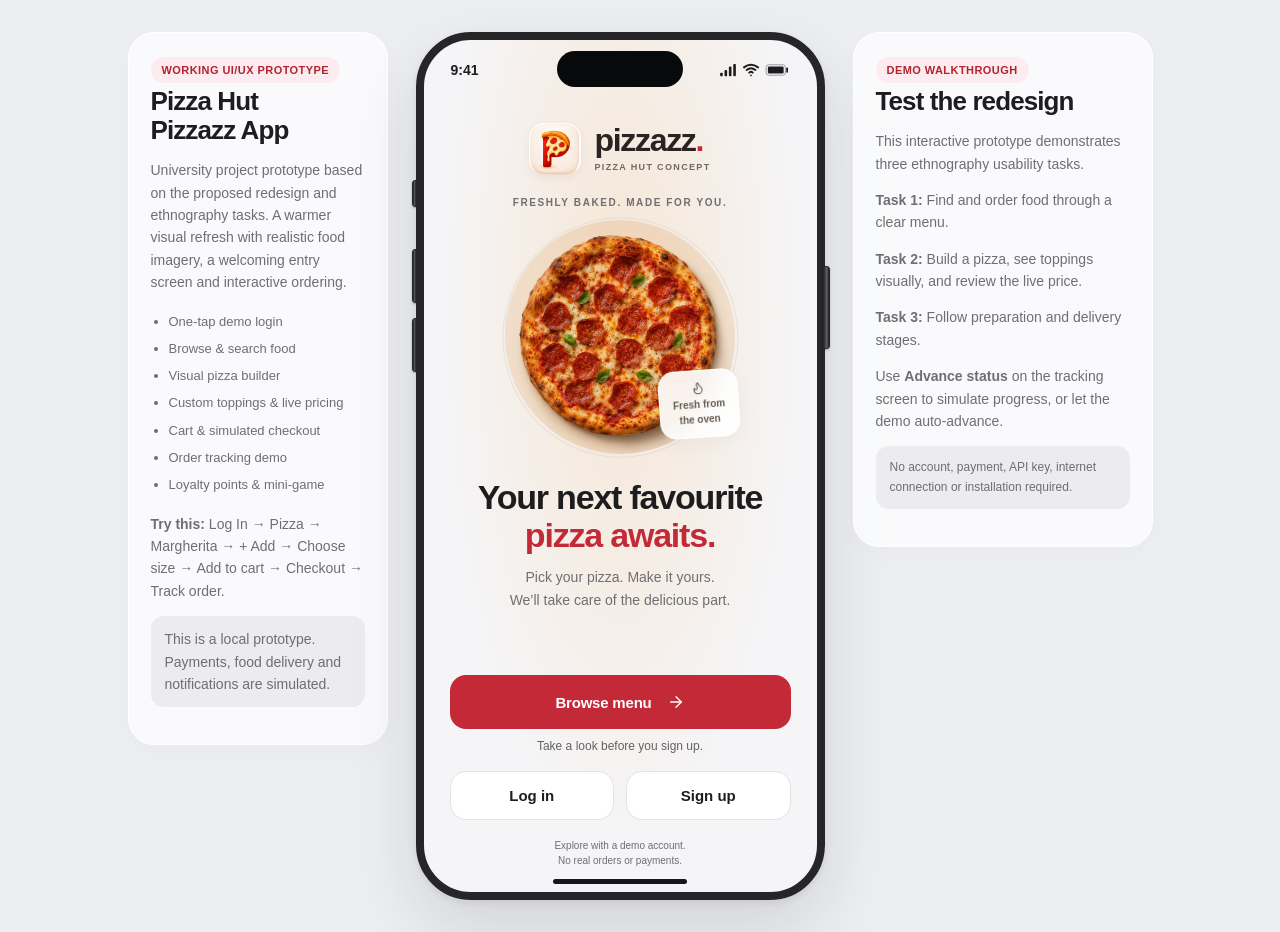
==== 1/index.html @ 4734f752 "updated" ====
<!DOCTYPE html>
<html lang="en" data-presentation="notes">
<head>
<base href="../"/>
<meta charset="UTF-8"/><meta name="viewport" content="width=device-width, initial-scale=1, viewport-fit=cover"/>
<title>Pizzazz — Pizza Hut App Prototype</title>
<meta name="theme-color" content="#BD242D"/>
<meta name="description" content="Pizzazz: a Pizza Hut-inspired mobile ordering prototype."/>
<link rel="icon" type="image/png" href="assets/pizzazz-logo.png"/>
<link rel="apple-touch-icon" href="assets/pizzazz-logo.png"/>
<style>
:root{--red:#D62828;--red2:#F04438;--ink:#20242C;--muted:#717782;--soft:#F5F6F8;--line:#E8EAF0;--white:#fff;--gold:#FFB633;--radius:20px;--shadow:0 18px 50px rgba(16,20,30,.09)}*{box-sizing:border-box}body{margin:0;background:#F0F1F5;font-family:Inter,ui-sans-serif,system-ui,-apple-system,'Segoe UI',sans-serif;color:var(--ink)}button,input,select{font:inherit}button{cursor:pointer}button:disabled{cursor:not-allowed;opacity:.4}.shell{min-height:100vh;display:grid;grid-template-columns:260px minmax(350px,480px) 300px;justify-content:center;align-items:start;gap:28px;padding:32px 24px}.side{position:sticky;top:32px;padding:24px 22px;border:1px solid #E6E8ED;background:#fff;border-radius:24px;box-shadow:var(--shadow)}.side h1{font-size:24px;letter-spacing:-.9px;margin:4px 0 14px}.side p{font-size:14px;color:var(--muted);line-height:1.6}.side ul{padding-left:18px;color:#555c66;font-size:13px;line-height:2.1}.side .pill{font-weight:750;color:var(--red);background:#FFF0EE;padding:7px 11px;border-radius:99px;font-size:11px;letter-spacing:.06em;display:inline-block}.side a{color:var(--red);font-weight:700}.device{background:white;min-height:790px;width:100%;max-width:480px;border:8px solid #24272d;border-radius:42px;box-shadow:0 24px 75px #23263523;position:relative;overflow:hidden}.topbar{height:34px;display:flex;align-items:center;justify-content:space-between;padding:4px 26px 0;font-size:12px;font-weight:750;background:white;position:sticky;top:0;z-index:10}.signal{font-size:13px;letter-spacing:1px}.app{height:calc(100vh - 98px);min-height:710px;max-height:840px;overflow-y:auto;scrollbar-width:none;padding-bottom:100px}.app::-webkit-scrollbar{display:none}.header{display:flex;align-items:center;justify-content:space-between;padding:20px 22px 13px}.brand{font-size:26px;letter-spacing:-1.4px;font-weight:900}.brand span{color:var(--red)}.brandmark{width:34px;height:34px;display:inline-flex;align-items:center;justify-content:center;background:#FFE8E5;border-radius:11px;font-size:21px;margin-right:6px}.hdr-actions{display:flex;gap:9px}.iconbtn{background:var(--soft);border:0;border-radius:13px;min-width:40px;height:40px;display:grid;place-items:center;font-size:19px;position:relative}.counter{position:absolute;right:-4px;top:-5px;color:#fff;background:var(--red);border-radius:99px;font-size:10px;min-width:18px;height:18px;display:grid;place-items:center;font-weight:800}.content{padding:0 22px}.greeting{color:var(--muted);font-size:13px;font-weight:650;margin:0 0 5px}.h2{font-size:25px;letter-spacing:-.9px;line-height:1.17;font-weight:850;margin:0 0 17px}.mode-row{display:flex;gap:8px;margin-bottom:20px}.mode{border:1px solid var(--line);background:white;flex:1;padding:12px 4px;border-radius:15px;font-size:13px;font-weight:750}.mode.active{background:#FFF1EF;border-color:#F4B3AD;color:#B92323}.search{height:48px;background:#F5F6F8;border:1px solid #F0F0F2;border-radius:15px;padding:0 15px;display:flex;align-items:center;gap:10px;margin-bottom:20px}.search input{width:100%;border:0;background:transparent;outline:none;color:#252a30;font-size:14px}.section-title{display:flex;justify-content:space-between;align-items:center;margin:19px 0 14px;font-weight:850;font-size:18px;letter-spacing:-.5px}.linkbtn{border:0;background:transparent;color:var(--red);font-size:12px;font-weight:800;padding:5px}.category-grid{display:grid;grid-template-columns:repeat(4,1fr);gap:8px}.category{border:1px solid var(--line);background:#fff;padding:12px 0 11px;border-radius:17px;display:grid;gap:6px;justify-items:center;font-size:11px;font-weight:750}.category .emoji{font-size:25px}.category.active{background:#FFF0EE;border-color:#FFD0CA;color:#BA2222}.hero{background:linear-gradient(112deg,#B71920,#E64437);color:#fff;border-radius:21px;display:flex;justify-content:space-between;overflow:hidden;min-height:135px;padding:20px;margin:20px 0}.hero h3{font-size:21px;line-height:1.07;letter-spacing:-.6px;margin:0 0 9px}.hero p{font-size:11px;color:#FFE5E2;max-width:175px}.hero .pizza-large{font-size:91px;align-self:center;filter:drop-shadow(0 11px 10px #8c111b55)}.mini{font-size:11px;font-weight:800;letter-spacing:.04em}.item-list{display:grid;gap:10px}.food-card{display:flex;align-items:center;gap:12px;padding:12px;border:1px solid #EAEBED;border-radius:18px;background:white}.food-art{width:90px;height:89px;flex:none;display:grid;place-items:center;background:#FFF5EA;border-radius:15px;font-size:60px;overflow:hidden}.food-desc{flex:1;min-width:0}.food-desc h4{margin:0 0 4px;font-size:14px}.food-desc p{margin:0;color:var(--muted);font-size:11px;line-height:1.4}.food-desc strong{font-size:14px;display:block;margin-top:7px}.smalladd{background:var(--red);color:white;border:0;border-radius:11px;width:34px;height:34px;font-size:22px;font-weight:500}.bottom-nav{position:absolute;bottom:0;left:0;right:0;background:white;border-top:1px solid #E9EAEE;display:grid;grid-template-columns:repeat(4,1fr);height:76px;padding:9px 9px 18px;z-index:12}.navbtn{background:none;border:0;color:#9298A2;display:grid;justify-items:center;align-content:start;gap:4px;font-size:10px;font-weight:800}.navbtn b{font-size:23px;line-height:24px;font-weight:500}.navbtn.active{color:var(--red)}.subhead{display:flex;align-items:center;gap:13px;padding:15px 22px 20px;font-size:19px;font-weight:850}.back{border:0;background:#F6F6F8;border-radius:12px;width:38px;height:38px;font-size:21px}.chip{padding:7px 10px;background:#FFF2EA;border-radius:9px;color:#945128;font-size:11px;font-weight:800;display:inline-block}.product-hero{height:220px;border-radius:23px;background:radial-gradient(circle,#FFF2DB 0%,#FBE6CC 60%,#FAEEE1 100%);display:grid;place-items:center;position:relative;overflow:hidden}.product-hero .food-big{font-size:155px;filter:drop-shadow(0 15px 9px #A85D2824)}.product-hero .sparkle{position:absolute;top:17px;left:20px;color:#E79758;font-weight:900}.product-title{font-size:24px;letter-spacing:-.8px;font-weight:900;margin:19px 0 7px}.price{font-size:21px;font-weight:900;color:var(--red)}.muted{color:var(--muted)}.para{font-size:13px;line-height:1.6;color:var(--muted)}.progress{display:grid;grid-template-columns:repeat(4,1fr);margin:3px 0 22px;position:relative}.step{display:grid;justify-items:center;gap:6px;font-size:10px;color:#969BA5;font-weight:750;position:relative}.step i{font-style:normal;border:2px solid #E4E5EA;border-radius:50%;width:26px;height:26px;display:grid;place-items:center;background:white;color:#9AA0A9;z-index:2}.step.done i{background:var(--red);border-color:var(--red);color:white}.step.active i{background:#231F20;color:white;border-color:#231F20}.step.active{color:#23252A}.progress::before{content:'';position:absolute;left:12%;right:12%;height:2px;top:13px;background:#E8E9EC}.sizes{display:grid;grid-template-columns:repeat(3,1fr);gap:9px}.sizeopt{border:1px solid #E3E4EA;border-radius:16px;background:white;text-align:center;padding:14px 6px}.sizeopt strong{display:block;font-size:24px}.sizeopt span{font-size:11px;color:#858B96}.sizeopt b{display:block;margin-top:7px;font-size:11px}.sizeopt.active{border:2px solid var(--red);background:#FFF2F0;padding:13px 5px}.preview-pizza{background:#FFF8ED;border-radius:50%;width:210px;height:210px;display:grid;place-items:center;margin:0 auto 20px;position:relative;box-shadow:inset 0 0 0 8px #F4DEBC}.pizza-svg{width:95%;height:95%}.toppings-grid{display:grid;grid-template-columns:repeat(2,1fr);gap:9px}.topopt{border:1px solid var(--line);background:#fff;border-radius:15px;padding:12px;display:flex;align-items:center;gap:9px;text-align:left;position:relative}.topopt.active{background:#FFF3F1;border-color:#F4B8B2}.topopt .te{font-size:25px}.topopt .txt{font-size:12px;font-weight:800;flex:1}.topopt small{display:block;color:var(--muted);font-weight:500;font-size:11px;margin-top:2px}.tick{position:absolute;right:8px;top:7px;font-size:12px;color:var(--red);font-weight:900}.sticky-actions{position:sticky;bottom:0;background:#fff;box-shadow:0 -9px 20px #ffffffeb;border-top:1px solid #F0F0F2;padding:15px 22px 20px;margin-top:22px;z-index:8;display:flex;gap:9px}.primary{background:var(--red);color:#fff;border:0;border-radius:15px;padding:14px 16px;font-weight:850;font-size:14px;flex:1}.primary:active{transform:scale(.99)}.secondary{background:#F5F5F7;border:0;border-radius:15px;padding:14px 17px;font-weight:800}.outline{border:1px solid #D6D8DF;background:white;border-radius:14px;padding:13px 15px;font-weight:800}.summary{border:1px solid var(--line);border-radius:17px;padding:16px;background:white}.sumrow{display:flex;justify-content:space-between;gap:12px;font-size:13px;padding:7px 0}.sumrow span{color:#6F7682}.sumrow.total{border-top:1px solid #ECEEF0;margin-top:9px;padding-top:14px;font-weight:900;font-size:17px}.sumrow.total span{color:var(--ink)}.line{border:0;border-top:1px solid #ECEEF1;margin:17px 0}.cart-item{display:flex;gap:12px;align-items:start}.cart-img{width:80px;height:82px;background:#FFF3DF;border-radius:14px;display:grid;place-items:center;font-size:52px;flex:none}.qty{display:flex;gap:12px;align-items:center;margin-top:11px}.qty button{border:1px solid var(--line);background:white;border-radius:9px;width:29px;height:29px;font-weight:900;font-size:18px}.empty{text-align:center;padding:80px 10px 30px}.empty .illus{font-size:75px}.field{margin:15px 0}.field label{display:block;font-size:12px;font-weight:800;margin-bottom:8px}.field input,.field select{width:100%;padding:14px 13px;border:1px solid #DCE0E6;background:#fff;border-radius:12px;outline:none;font-size:13px}.field input:focus,.field select:focus{border-color:#DD5953}.payment-row{display:flex;align-items:center;gap:10px;border:1px solid var(--line);border-radius:13px;padding:13px;margin:8px 0;font-size:13px;font-weight:700;cursor:pointer}.payment-row.active{border-color:#E67B76;background:#FFF6F5}.payment-row input{accent-color:var(--red)}.confirm-icon{width:92px;height:92px;border-radius:50%;background:#E9F8EE;color:#259C59;font-size:54px;font-weight:900;display:grid;place-items:center;margin:28px auto 16px}.tracking-list{position:relative;margin:19px 8px}.tracking-item{display:flex;gap:14px;position:relative;min-height:77px}.tracking-item:not(:last-child):before{content:'';position:absolute;left:15px;top:31px;height:48px;width:2px;background:#E0E2E7}.track-dot{width:32px;height:32px;border-radius:50%;background:#EEEFF1;display:grid;place-items:center;font-size:15px;flex:none;z-index:1;color:#9BA0A8}.tracking-item.done .track-dot{background:#DFF4E5;color:#208F4F}.tracking-item.current .track-dot{background:var(--red);color:white;box-shadow:0 0 0 5px #FFE6E3}.tracking-item strong{font-size:13px}.tracking-item p{font-size:11px;color:var(--muted);margin:5px 0}.tracking-item.current strong{color:var(--red)}.tracking-card{background:#FFF5F3;padding:16px;border-radius:17px;display:flex;align-items:center;gap:10px}.tracking-card b{font-size:25px}.tracking-card span{font-size:12px;color:var(--muted)}.toast{position:absolute;bottom:89px;left:22px;right:22px;border-radius:15px;background:#23262C;color:#fff;padding:15px;z-index:30;box-shadow:0 15px 30px #0003;font-size:13px;font-weight:750;text-align:center;animation:slide .2s}.modal-back{position:absolute;inset:34px 0 0;background:#13182075;display:grid;place-items:center;z-index:50;padding:24px}.modal{background:white;border-radius:24px;width:100%;padding:24px;text-align:center;box-shadow:0 18px 40px #0002}.modal h3{margin:7px 0}.modal p{color:var(--muted);line-height:1.6;font-size:13px}.reward-box{background:linear-gradient(130deg,#26252A,#514049);color:white;border-radius:22px;padding:23px;margin-bottom:20px}.reward-box .big{font-size:45px;font-weight:900;letter-spacing:-1.8px}.reward-box small{color:#D4CED1}.game-grid{display:grid;grid-template-columns:repeat(3,1fr);gap:10px;margin-top:17px}.gamebtn{background:#FFF7ED;border:1px solid #E8D5BD;border-radius:17px;height:85px;font-size:42px}.gamebtn.revealed{background:#FFF0EF}.banner-note{font-size:11px;padding:12px 14px;border-radius:12px;background:#F7F7F9;color:#616A75;line-height:1.6;margin:13px 0}.history{display:grid;gap:10px}.history button{display:flex;justify-content:space-between;align-items:center;border:1px solid var(--line);background:#fff;border-radius:14px;padding:15px;text-align:left}.history strong{font-size:13px}.history small{display:block;margin-top:5px;color:var(--muted)}.tag{font-size:10px;font-weight:850;color:#A36A06;background:#FFF4DC;padding:6px 8px;border-radius:8px}.pill-badge{background:#FFE6E3;color:var(--red);padding:6px 9px;font-size:11px;font-weight:850;border-radius:8px}.brand-colored{font-size:21px;font-weight:900;color:var(--red)}@keyframes slide{from{transform:translateY(10px);opacity:0}to{transform:translateY(0);opacity:1}}@media(max-width:1120px){.shell{grid-template-columns:minmax(360px,480px) 260px}.side:first-child{display:none}}@media(max-width:790px){body{background:#fff}.shell{display:block;padding:0}.side{display:none}.device{border:0;box-shadow:none;border-radius:0;min-height:100vh;max-width:none}.topbar{height:30px}.app{height:calc(100dvh - 30px);max-height:none;min-height:0}.bottom-nav{padding-bottom:max(12px,env(safe-area-inset-bottom));height:calc(65px + env(safe-area-inset-bottom))}.sticky-actions{bottom:0}.toast{bottom:83px}}
/* Portrait iPhone-style preview: 393 x 852 CSS pixels inside an 8px bezel. */
.shell{grid-template-columns:260px 409px 300px}
.device{width:409px;max-width:409px;height:868px;min-height:0;border-radius:55px;isolation:isolate}
.device::before{content:'';position:absolute;top:11px;left:50%;transform:translateX(-50%);width:126px;height:36px;background:#08090b;border-radius:24px;z-index:25;pointer-events:none}
.device::after{content:'';position:absolute;bottom:8px;left:50%;transform:translateX(-50%);width:134px;height:5px;background:#17181b;border-radius:9px;z-index:60;pointer-events:none}
.topbar{height:59px;padding:0 27px;font-size:14px;position:relative}
.signal{display:flex;align-items:center;gap:5px}
.signal svg{display:block;width:18px;height:14px}.signal svg:last-child{width:25px}
.app{height:calc(100% - 59px);min-height:0;max-height:none;overscroll-behavior:contain;padding-bottom:110px}
.bottom-nav{height:88px;padding:12px 9px 30px}
.modal-back{inset:59px 0 0;padding-bottom:34px}
.toast{bottom:100px}
@media(max-width:1120px){.shell{grid-template-columns:409px 260px}}
@media(max-width:790px){body{background:#F0F1F5}.shell{display:grid;grid-template-columns:409px;padding:24px 0}.device{border:8px solid #24272d;box-shadow:0 24px 75px #23263523}.side{display:none}}
@media(max-width:440px){body{background:#fff}.shell{display:block;padding:0}.device{width:100%;max-width:none;height:100dvh;min-height:0;border:0;border-radius:0;box-shadow:none}.device::before,.device::after{display:none}.topbar{display:none}.app{height:100%;padding-top:env(safe-area-inset-top);padding-bottom:calc(100px + env(safe-area-inset-bottom))}.bottom-nav{height:calc(68px + env(safe-area-inset-bottom));padding-bottom:max(12px,env(safe-area-inset-bottom))}.modal-back{inset:0;padding-top:max(24px,env(safe-area-inset-top));padding-bottom:max(24px,env(safe-area-inset-bottom))}.toast{bottom:calc(80px + env(safe-area-inset-bottom))}}
/* Shared inline SVG styling, accessible controls and stable scrolling. */
.lucide{width:22px;height:22px;display:inline-block;vertical-align:middle;flex-shrink:0;stroke-width:1.8;pointer-events:none}
.iconbtn,.smalladd,.back{display:inline-flex;align-items:center;justify-content:center;min-width:44px;min-height:44px;flex-shrink:0}
.primary,.secondary,.outline,.linkbtn{min-height:44px}
.primary,.secondary,.outline{line-height:1.4}
.primary .lucide,.outline .lucide,.linkbtn .lucide{width:18px;height:18px;margin-left:3px}
button:focus-visible,input:focus-visible,select:focus-visible{outline:3px solid #2267B6;outline-offset:3px}
.mode{display:flex;align-items:center;justify-content:center;gap:5px;min-height:48px;font-size:12px;white-space:nowrap}
.mode .lucide{width:18px;height:18px}
.navbtn{color:#606773;min-height:44px;gap:5px}
.navbtn>.lucide{width:23px;height:23px}
.greeting .lucide,.sparkle .lucide{width:15px;height:15px}
.category .emoji{display:flex;align-items:center;justify-content:center;height:28px}
.category .lucide{width:27px;height:27px}
.brandmark .lucide{width:23px;height:23px}
.search{flex-shrink:0}.search .lucide{color:#656D79;width:20px;height:20px}
.food-art{width:76px;height:76px;color:#AD482D}.food-art>.lucide{width:44px;height:44px}
.food-art>.pizza-svg,.cart-img>.pizza-svg{width:90%;height:90%}
.food-big{display:grid;place-items:center;width:185px;height:185px}
.food-big>.lucide{width:125px;height:125px;color:#AF492F;stroke-width:1.3}
.hero .pizza-large{width:120px;height:120px;flex-shrink:0;display:grid;place-items:center;font-size:0}
.hero{gap:8px;align-items:center}.hero p{line-height:1.5}
.empty .illus>.lucide{width:64px;height:64px;color:#A64732;stroke-width:1.3}
.te>.lucide{width:24px;height:24px;color:#9E4C3D}.tick>.lucide{width:14px;height:14px}
.step i>.lucide{width:15px;height:15px}
.track-dot>.lucide{width:18px;height:18px}.tracking-card>.lucide{width:34px;height:34px;color:var(--red)}
.confirm-icon>.lucide{width:48px;height:48px}.modal-icon>.lucide{width:48px;height:48px;color:#208F4F}
.gamebtn>.lucide{width:36px;height:36px;color:#AC5035}.gamebtn.revealed:disabled{opacity:1}
.reward-box .lucide{width:23px;height:23px;color:#FFCF6D}.reward-box small{display:block;line-height:1.5}
.cart-item{min-width:0}.cart-item>div:last-child{min-width:0}.cart-img{width:64px;height:64px}.cart-img>.lucide{width:36px;height:36px;color:#AC5035}
.qty{gap:6px;flex-wrap:wrap}.qty button{min-width:44px;min-height:44px}.qty .remove-item{width:auto;font-size:12px;padding:0 8px}
.qty>.lucide{width:18px;height:18px}.sumrow{align-items:flex-start;overflow-wrap:anywhere}.sumrow>b{flex-shrink:0}.sumrow>b .lucide{width:17px;height:17px}
.item-options{display:block;font-size:11px;font-weight:400;line-height:1.6;margin-top:4px}
.builder-price{display:flex;justify-content:space-between;align-items:center;font-size:13px;padding:16px 0 0;border-top:1px solid var(--line);margin-top:20px}.builder-price strong{font-size:19px;color:var(--red)}
.payment-options{border:0;padding:0;margin:0;min-width:0}.payment-options legend{padding:0}.payment-row input{width:18px;height:18px;margin:0}.payment-note{margin-left:auto;font-size:11px}
.full-width{width:100%}.discount{color:#197243}.discount span{color:inherit}.voucher-card h3{margin:16px 0 4px}.voucher-card>.primary{width:100%}.voucher-symbol{color:var(--red)}.voucher-symbol>.lucide{width:40px;height:40px}
.modal{max-height:100%;overflow-y:auto}.modal .primary{width:100%}
.app{display:flex;flex-direction:column;padding-bottom:28px;scroll-padding-bottom:110px}
.app>.content{flex:1 0 auto}.app>.header,.app>.subhead,.app>.sticky-actions{flex-shrink:0}
.app.has-navigation{padding-bottom:106px}.sticky-actions{margin-top:22px;padding-bottom:24px}
.subhead{min-width:0}.subhead>span{overflow-wrap:anywhere}.banner-note{flex-shrink:0}
@media(max-width:440px){.app{padding-top:env(safe-area-inset-top);padding-bottom:env(safe-area-inset-bottom)}.app.has-navigation{padding-bottom:calc(90px + env(safe-area-inset-bottom))}.sticky-actions{padding-bottom:max(20px,env(safe-area-inset-bottom))}}
@media(max-width:360px){.content{padding:0 16px}.header,.subhead{padding-left:16px;padding-right:16px}.sticky-actions{padding-left:16px;padding-right:16px}.food-art{width:58px;height:64px}.food-card{gap:8px;padding:10px}.food-desc h4{font-size:13px}.mode-row{gap:5px}.mode{font-size:11px;gap:3px}.mode .lucide{width:16px;height:16px}.hero{padding:16px}.hero .pizza-large{width:94px;height:94px}.primary,.secondary{font-size:13px;padding-left:12px;padding-right:12px}}
@media(prefers-reduced-motion:reduce){*,*::before,*::after{animation:none!important;scroll-behavior:auto!important;transition:none!important}}
</style>
<link rel="stylesheet" href="visual.css"/>
</head>
<body>
<div class="shell">
<aside class="side"><span class="pill">WORKING UI/UX PROTOTYPE</span><h1>Pizza Hut<br/>Pizzazz App</h1><p>University project prototype based on the proposed redesign and ethnography tasks. A warmer visual refresh with realistic food imagery, a welcoming entry screen and interactive ordering.</p><ul><li>One-tap demo login</li><li>Browse & search food</li><li>Visual pizza builder</li><li>Custom toppings & live pricing</li><li>Cart & simulated checkout</li><li>Order tracking demo</li><li>Loyalty points & mini-game</li></ul><p><b>Try this:</b> Log In → Pizza → Margherita → + Add → Choose size → Add to cart → Checkout → Track order.</p><p class="banner-note">This is a local prototype. Payments, food delivery and notifications are simulated.</p></aside>
<div class="phone-frame"><div class="phone-hardware" aria-hidden="true"><span class="phone-key phone-silent"></span><span class="phone-key phone-volume-up"></span><span class="phone-key phone-volume-down"></span></div><button type="button" class="phone-power" data-action="phone-power" aria-label="Turn phone screen off" title="Turn phone screen off"></button><button type="button" class="phone-wake" data-action="phone-wake" aria-label="Turn phone screen on" hidden></button><div class="device"><div class="topbar"><span>9:41</span><span class="signal" aria-hidden="true"><svg viewBox="0 0 20 16" fill="currentColor"><rect x="1" y="11" width="3" height="4" rx="1"/><rect x="6" y="8" width="3" height="7" rx="1"/><rect x="11" y="4" width="3" height="11" rx="1"/><rect x="16" y="1" width="3" height="14" rx="1"/></svg><svg viewBox="0 0 20 16" fill="none" stroke="currentColor" stroke-width="2.2" stroke-linecap="round"><path d="M2 5Q10 -1 18 5M5 8Q10 4 15 8M8 11Q10 9 12 11"/><circle cx="10" cy="14" r="1" fill="currentColor" stroke="none"/></svg><svg viewBox="0 0 28 16"><rect x="1" y="2" width="22" height="12" rx="3" fill="none" stroke="currentColor" opacity=".45"/><rect x="3" y="4" width="18" height="8" rx="1.5" fill="currentColor"/><path d="M25 6v4" stroke="currentColor" stroke-width="2" stroke-linecap="round"/></svg></span></div><main id="app" class="app" aria-live="polite"></main><nav id="bottom-nav" class="bottom-nav" aria-label="Main navigation"></nav><div id="toast-root"></div><div id="modal-root"></div></div></div>
<aside class="side"><span class="pill">DEMO WALKTHROUGH</span><h1>Test the redesign</h1><p>This interactive prototype demonstrates three ethnography usability tasks.</p><p><b>Task 1:</b> Find and order food through a clear menu.</p><p><b>Task 2:</b> Build a pizza, see toppings visually, and review the live price.</p><p><b>Task 3:</b> Follow preparation and delivery stages.</p><p>Use <b>Advance status</b> on the tracking screen to simulate progress, or let the demo auto-advance.</p><div class="banner-note">No account, payment, API key, internet connection or installation required.</div></aside>
</div>
<script>
(()=>{'use strict';
const $=s=>document.querySelector(s);const fmt=n=>'RM '+Number(n).toFixed(2);
const PIZZAS=[{id:'margherita',name:'Margherita',pizzaGroup:'Vegetarian',description:'Classic tomato, fresh mozzarella & basil',price:12.99,emoji:'🍕',category:'Pizza'},{id:'pepperoni',name:'Pepperoni',pizzaGroup:'Beef',description:'Signature cheesy pizza with beef pepperoni',price:15.99,emoji:'🍕',category:'Pizza'},{id:'veggie',name:'Veggie Supreme',pizzaGroup:'Vegetarian',description:'Peppers, mushrooms, onions & olives',price:14.99,emoji:'🍕',category:'Pizza'},{id:'bbq',name:'BBQ Chicken',pizzaGroup:'Chicken',description:'BBQ chicken, onions & smoky sauce',price:17.99,emoji:'🍕',category:'Pizza'},{id:'pasta',name:'Creamy Pasta',description:'Creamy sauce with herbs',price:11.90,emoji:'🍝',category:'Pasta'},{id:'wings',name:'Chicken Wings',description:'Six golden wings',price:12.50,emoji:'🍗',category:'Sides'},{id:'fries',name:'French Fries',description:'Crispy salted fries',price:5.90,emoji:'🍟',category:'Sides'},{id:'cola',name:'Iced Cola',description:'Refreshing cold drink',price:4.50,emoji:'🥤',category:'Drinks'},{"id":"bolognese","name":"Spaghetti Bolognese","description":"Spaghetti in rich beef & tomato sauce","price":14.9,"emoji":"🍝","category":"Pasta"},{"id":"alfredo","name":"Chicken Alfredo","description":"Fettuccine, grilled chicken & creamy sauce","price":16.9,"emoji":"🍝","category":"Pasta"},{"id":"arrabbiata","name":"Spicy Arrabbiata","description":"Penne with tomato, garlic & a chilli kick","price":12.9,"emoji":"🍝","category":"Pasta"},{"id":"lemon-tea","name":"Lemon Iced Tea","description":"Chilled black tea with a zesty lemon slice","price":5.9,"emoji":"🥤","category":"Drinks"},{"id":"orange-juice","name":"Orange Juice","description":"Bright, citrusy orange juice served cold","price":6.9,"emoji":"🥤","category":"Drinks"},{"id":"sparkling-water","name":"Sparkling Water","description":"Crisp sparkling water with ice & lime","price":4.9,"emoji":"🥤","category":"Drinks"},{"id":"garlic-bread","name":"Garlic Bread","description":"Four toasted slices with garlic butter & parsley","price":6.9,"emoji":"🍟","category":"Sides"},{"id":"mozzarella-sticks","name":"Mozzarella Sticks","description":"Five crispy cheese sticks with marinara dip","price":9.9,"emoji":"🍟","category":"Sides"},{"id":"potato-wedges","name":"Potato Wedges","description":"Golden skin-on wedges with savoury seasoning","price":7.9,"emoji":"🍟","category":"Sides"},{"id":"mushroom-soup","name":"Mushroom Soup","description":"Creamy mushroom soup finished with parsley","price":6.5,"emoji":"🍟","category":"Sides"},{"id":"chicken-tenders","name":"Chicken Tenders","description":"Five crispy chicken strips with a creamy dip","price":13.9,"category":"Chicken","emoji":""},{"id":"bbq-wings","name":"BBQ Chicken Wings","description":"Six wings coated in smoky barbecue sauce","price":14.9,"category":"Chicken","emoji":""},{"id":"popcorn-chicken","name":"Popcorn Chicken","description":"Golden bite-size chicken, made for sharing","price":9.9,"category":"Chicken","emoji":""},{"id":"brownie","name":"Chocolate Brownie","description":"Two rich, fudgy chocolate brownie squares","price":7.9,"category":"Desserts","emoji":""},{"id":"cheesecake","name":"Vanilla Cheesecake","description":"Creamy vanilla cheesecake with a biscuit base","price":9.9,"category":"Desserts","emoji":""},{"id":"cookies","name":"Chocolate Chip Cookies","description":"Three golden cookies with chocolate chunks","price":6.9,"category":"Desserts","emoji":""},{"id":"chicken-aloha","name":"Chicken Aloha","description":"Roasted chicken, pineapple, mozzarella & tomato sauce","price":17.9,"pizzaGroup":"Chicken","category":"Pizza","emoji":""},{"id":"spicy-chicken","name":"Spicy Chicken","description":"Roasted chicken, red chilli, capsicum & mozzarella","price":18.9,"pizzaGroup":"Chicken","category":"Pizza","emoji":""},{"id":"beef-supreme","name":"Beef Supreme","description":"Beef crumbles, mushrooms, capsicum, onions & mozzarella","price":18.9,"pizzaGroup":"Beef","category":"Pizza","emoji":""},{"id":"meat-lovers","name":"Beef Meat Lovers","description":"Beef pepperoni, beef sausage, beef crumbles & mozzarella","price":19.9,"pizzaGroup":"Beef","category":"Pizza","emoji":""}];
const CATEGORIES=[{name:'Pizza',icon:'pizza'},{name:'Pasta',icon:'utensils'},{name:'Sides',icon:'chef-hat'},{name:'Drinks',icon:'cup-soda'},{name:'Chicken',icon:'drumstick'},{name:'Desserts',icon:'cookie'}];
const TOPPINGS=[{id:'pepperoni',name:'Pepperoni',emoji:'🍕',price:2},{id:'mushrooms',name:'Mushrooms',emoji:'🍄',price:1.5},{id:'onions',name:'Onions',emoji:'🧅',price:1},{id:'cheese',name:'Extra Cheese',emoji:'🧀',price:2.5},{id:'peppers',name:'Capsicum',emoji:'🫑',price:1.5},{id:'olives',name:'Olives',emoji:'🫒',price:1.5}];
const SIZES=[{id:'S',diameter:'8”',extra:0},{id:'M',diameter:'10”',extra:3},{id:'L',diameter:'12”',extra:6}];
const STAGES=['Order Received','Preparing','Baking','Out for Delivery','Delivered'];const DESC=['Your order has been received.','The kitchen is preparing your pizza.','Your pizza is baking in the oven.','Your pizza is on the way!','Enjoy your meal!'];
// Official Lucide SVG paths vendored from lucide-icons/lucide, 2026-11-12. No runtime network dependency.
// Lucide / Feather copyright and permission notices: THIRD_PARTY_NOTICES.md.
const ICONS={
  "house": "<path d=\"M15 21v-8a1 1 0 0 0-1-1h-4a1 1 0 0 0-1 1v8\" /><path d=\"M3 10a2 2 0 0 1 .709-1.528l7-6a2 2 0 0 1 2.582 0l7 6A2 2 0 0 1 21 10v9a2 2 0 0 1-2 2H5a2 2 0 0 1-2-2z\" />",
  "shopping-cart": "<path d=\"m2.05 2.05 1.099-.028a1 1 0 0 1 1.008.815l2.69 14.347A1 1 0 0 0 7.83 18H18\" /><path d=\"M4.563 5h16.435a1 1 0 0 1 .981 1.204l-1.026 6.226A2 2 0 0 1 18.962 14H6.25\" /><circle cx=\"18\" cy=\"20\" r=\"2\" /><circle cx=\"8\" cy=\"20\" r=\"2\" />",
  "shopping-bag": "<path d=\"M16 10a4 4 0 0 1-8 0\" /><path d=\"M3.103 6.034h17.794\" /><path d=\"M3.4 5.467a2 2 0 0 0-.4 1.2V20a2 2 0 0 0 2 2h14a2 2 0 0 0 2-2V6.667a2 2 0 0 0-.4-1.2l-2-2.667A2 2 0 0 0 17 2H7a2 2 0 0 0-1.6.8z\" />",
  "search": "<path d=\"m21 21-4.34-4.34\" /><circle cx=\"11\" cy=\"11\" r=\"8\" />",
  "plus": "<path d=\"M5 12h14\" /><path d=\"M12 5v14\" />",
  "trash-2": "<path d=\"M3 6h18\"/><path d=\"M19 6v14a1 1 0 0 1-1 1H6a1 1 0 0 1-1-1V6\"/><path d=\"M8 6V4a1 1 0 0 1 1-1h6a1 1 0 0 1 1 1v2\"/><path d=\"M10 11v6\"/><path d=\"M14 11v6\"/>",
  "minus": "<path d=\"M5 12h14\" />",
  "chevron-down": "<path d=\"m6 9 6 6 6-6\"/>",
  "chevron-left": "<path d=\"m15 18-6-6 6-6\" />",
  "arrow-right": "<path d=\"M5 12h14\" /><path d=\"m12 5 7 7-7 7\" />",
  "check": "<path d=\"M20 6 9 17l-5-5\" />",
  "circle-check": "<circle cx=\"12\" cy=\"12\" r=\"10\" /><path d=\"m16 9-5.5 5.5L8 12\" />",
  "star": "<path d=\"M11.525 2.295a.53.53 0 0 1 .95 0l2.31 4.679a2.123 2.123 0 0 0 1.595 1.16l5.166.756a.53.53 0 0 1 .294.904l-3.736 3.638a2.123 2.123 0 0 0-.611 1.878l.882 5.14a.53.53 0 0 1-.771.56l-4.618-2.428a2.122 2.122 0 0 0-1.973 0L6.396 21.01a.53.53 0 0 1-.77-.56l.881-5.139a2.122 2.122 0 0 0-.611-1.879L2.16 9.795a.53.53 0 0 1 .294-.906l5.165-.755a2.122 2.122 0 0 0 1.597-1.16z\" />",
  "user": "<path d=\"M19 21v-2a4 4 0 0 0-4-4H9a4 4 0 0 0-4 4v2\" /><circle cx=\"12\" cy=\"7\" r=\"4\" />",
  "clipboard-list": "<rect width=\"8\" height=\"4\" x=\"8\" y=\"2\" rx=\"1\" ry=\"1\" /><path d=\"M16 4h2a2 2 0 0 1 2 2v14a2 2 0 0 1-2 2H6a2 2 0 0 1-2-2V6a2 2 0 0 1 2-2h2\" /><path d=\"M12 11h4\" /><path d=\"M12 16h4\" /><path d=\"M8 11h.01\" /><path d=\"M8 16h.01\" />",
  "truck": "<path d=\"M14 18V6a2 2 0 0 0-2-2H4a2 2 0 0 0-2 2v11a1 1 0 0 0 1 1h2\" /><path d=\"M15 18H9\" /><path d=\"M19 18h2a1 1 0 0 0 1-1v-3.65a1 1 0 0 0-.22-.624l-3.48-4.35A1 1 0 0 0 17.52 8H14\" /><circle cx=\"17\" cy=\"18\" r=\"2\" /><circle cx=\"7\" cy=\"18\" r=\"2\" />",
  "utensils": "<path d=\"M3 2v7c0 1.1.9 2 2 2h4a2 2 0 0 0 2-2V2\" /><path d=\"M7 2v20\" /><path d=\"M21 15V2a5 5 0 0 0-5 5v6c0 1.1.9 2 2 2h3Zm0 0v7\" />",
  "pizza": "<path d=\"m12 14-1 1\" /><path d=\"m13.75 18.25-1.25 1.42\" /><path d=\"M17.775 5.654a15.68 15.68 0 0 0-12.121 12.12\" /><path d=\"M18.8 9.3a1 1 0 0 0 2.1 7.7\" /><path d=\"M21.964 20.732a1 1 0 0 1-1.232 1.232l-18-5a1 1 0 0 1-.695-1.232A19.68 19.68 0 0 1 15.732 2.037a1 1 0 0 1 1.232.695z\" />",
  "gift": "<path d=\"M12 7v14\" /><path d=\"M20 11v8a2 2 0 0 1-2 2H6a2 2 0 0 1-2-2v-8\" /><path d=\"M7.5 7a1 1 0 0 1 0-5A4.8 8 0 0 1 12 7a4.8 8 0 0 1 4.5-5 1 1 0 0 1 0 5\" /><rect x=\"3\" y=\"7\" width=\"18\" height=\"4\" rx=\"1\" />",
  "package": "<path d=\"M11 21.73a2 2 0 0 0 2 0l7-4A2 2 0 0 0 21 16V8a2 2 0 0 0-1-1.73l-7-4a2 2 0 0 0-2 0l-7 4A2 2 0 0 0 3 8v8a2 2 0 0 0 1 1.73z\" /><path d=\"M12 22V12\" /><polyline points=\"3.29 7 12 12 20.71 7\" /><path d=\"m7.5 4.27 9 5.15\" />",
  "clock": "<circle cx=\"12\" cy=\"12\" r=\"10\" /><path d=\"M12 6v6l4 2\" />",
  "flame": "<path d=\"M12 3q1 4 4 6.5t3 5.5a1 1 0 0 1-14 0 5 5 0 0 1 1-3 1 1 0 0 0 5 0c0-2-1.5-3-1.5-5q0-2 2.5-4\" />",
  "chef-hat": "<path d=\"M10 11v5\" /><path d=\"M14 11v5\" /><path d=\"M6 12.65c0-.457-.316-.844-.727-1.041A4 4 0 017.52 4.034a1.53 1.53 0 001.367-.547 4 4 0 016.225 0 1.53 1.53 0 001.367.547 4 4 0 012.248 7.575c-.411.197-.727.584-.727 1.04V19a2 2 0 01-2 2H8a2 2 0 01-2-2z\" /><path d=\"M6 16h12\" />",
  "credit-card": "<rect width=\"20\" height=\"14\" x=\"2\" y=\"5\" rx=\"2\" /><line x1=\"2\" x2=\"22\" y1=\"10\" y2=\"10\" /><path d=\"M6 14h2\" />",
  "wallet": "<path d=\"M19 7V4a1 1 0 0 0-1-1H5a2 2 0 0 0 0 4h15a1 1 0 0 1 1 1v4h-3a2 2 0 0 0 0 4h3a1 1 0 0 0 1-1v-2a1 1 0 0 0-1-1\" /><path d=\"M3 5v14a2 2 0 0 0 2 2h15a1 1 0 0 0 1-1v-4\" />",
  "banknote": "<rect width=\"20\" height=\"12\" x=\"2\" y=\"6\" rx=\"2\" /><circle cx=\"12\" cy=\"12\" r=\"2\" /><path d=\"M6 12h.01M18 12h.01\" />",
  "ticket": "<path d=\"M2 9a3 3 0 0 1 0 6v2a2 2 0 0 0 2 2h16a2 2 0 0 0 2-2v-2a3 3 0 0 1 0-6V7a2 2 0 0 0-2-2H4a2 2 0 0 0-2 2Z\" /><path d=\"M13 5v2\" /><path d=\"M13 17v2\" /><path d=\"M13 11v2\" />",
  "map-pin": "<path d=\"M20 10c0 4.993-5.539 10.193-7.399 11.799a1 1 0 0 1-1.202 0C9.539 20.193 4 14.993 4 10a8 8 0 0 1 16 0\" /><circle cx=\"12\" cy=\"10\" r=\"3\" />",
  "cup-soda": "<path d=\"m6 8 1.75 12.28a2 2 0 0 0 2 1.72h4.54a2 2 0 0 0 2-1.72L18 8\" /><path d=\"M5 8h14\" /><path d=\"M7 15a6.47 6.47 0 0 1 5 0 6.47 6.47 0 0 0 5 0\" /><path d=\"m12 8 1-6h2\" />",
  "leaf": "<path d=\"M11 20a10 10 0 0010-10 25.9 25.9 0 00-1.04-7.281 1 1 0 00-1.755-.325C15.833 5.5 13 5.5 9.8 6.1A7 7 0 0011 20\" /><path d=\"M2 21a5 5 0 012.911-4.544C7.613 15.212 8.351 15.24 11 13\" />",
  "circle": "<circle cx=\"12\" cy=\"12\" r=\"10\" />",
  "sparkles": "<path d=\"M11.017 2.814a1 1 0 0 1 1.966 0l1.051 5.558a2 2 0 0 0 1.594 1.594l5.558 1.051a1 1 0 0 1 0 1.966l-5.558 1.051a2 2 0 0 0-1.594 1.594l-1.051 5.558a1 1 0 0 1-1.966 0l-1.051-5.558a2 2 0 0 0-1.594-1.594l-5.558-1.051a1 1 0 0 1 0-1.966l5.558-1.051a2 2 0 0 0 1.594-1.594z\" /><path d=\"M20 2v4\" /><path d=\"M22 4h-4\" /><circle cx=\"4\" cy=\"20\" r=\"2\" />",
  "cheese": "<path d=\"M14 11a3 3 0 01-6 0 5 5 0 016 0\" /><path d=\"M14.292 2.436a1.55 1.55 0 011.463-.088l.278.13A10.33 10.33 0 0122 11v8a2 2 0 01-2 2h-1.75a.28.28 0 01-.265-.25 2 2 0 00-3.97 0 .28.28 0 01-.265.25H4a2 2 0 01-2-2v-.75a.28.28 0 01.25-.265 2 2 0 00-.046-3.975.21.21 0 01-.204-.214v-2.678a2 2 0 01.952-1.703l6.062-3.732a.3.3 0 01.27-.002A2.5 2.5 0 0013 3.5l-.002-.104a.3.3 0 01.122-.24z\" /><path d=\"M22 11h-8\" /><path d=\"M8 11H2\" />",
  "onion": "<circle cx=\"12\" cy=\"12\" r=\"2\" /><circle cx=\"12\" cy=\"12\" r=\"6\" /><path d=\"M2.8 8.1a10 10 0 1 0 5.3-5.3C5 4 3 2 3 2L2 3s2 2 .8 5.1\" /><path d=\"M18 20v2\" /><path d=\"m21 21-1.9-1.9\" /><path d=\"M22 18h-2\" />",
  "olive": "<path d=\"m10 10 4-3\" /><path d=\"m10 7 4 3\" /><ellipse cx=\"12\" cy=\"12\" rx=\"9\" ry=\"10\" /><path d=\"m2 22 5-5\" /><path d=\"M18.69 5.31 22 2\" />",
  "sausage": "<path d=\"M22 19a3 3 0 1 1-6 0A11 11 0 0 0 5 8a3 3 0 1 1 0-6 17 17 0 0 1 17 17\" /><path d=\"M12.8 11.2 2 22\" /><path d=\"m9.2 8.8-2.5 2.5a3.1 3.1 0 0 0 0 4.2l1.8 1.8a3.1 3.1 0 0 0 4.2 0l2.5-2.5\" />"
};
ICONS.settings="<path d=\"M9.671 4.136a2.34 2.34 0 0 1 4.659 0 2.34 2.34 0 0 0 3.319 1.915 2.34 2.34 0 0 1 2.33 4.033 2.34 2.34 0 0 0 0 3.831 2.34 2.34 0 0 1-2.33 4.033 2.34 2.34 0 0 0-3.319 1.915 2.34 2.34 0 0 1-4.659 0 2.34 2.34 0 0 0-3.32-1.915 2.34 2.34 0 0 1-2.33-4.033 2.34 2.34 0 0 0 0-3.831A2.34 2.34 0 0 1 6.35 6.051a2.34 2.34 0 0 0 3.319-1.915\" />\n  <circle cx=\"12\" cy=\"12\" r=\"3\" />";
ICONS["drumstick"]="<path d=\"M15.4 15.63a7.875 6 135 1 1 6.23-6.23 4.5 3.43 135 0 0-6.23 6.23\" />\n  <path d=\"m8.29 12.71-2.6 2.6a2.5 2.5 0 1 0-1.65 4.65A2.5 2.5 0 1 0 8.7 18.3l2.59-2.59\" />";
ICONS["cookie"]="<path d=\"M11 17h.01\" />\n  <path d=\"M11.496 2c.324-.016.558.292.529.615a4 4 0 004.235 4.368.713.713 0 01.758.757 4 4 0 004.366 4.237c.323-.03.63.204.614.527a10 10 0 01-2.915 6.566A1 1 0 114.93 4.918 10 10 0 0111.496 2\" />\n  <path d=\"M12 12h.01\" />\n  <path d=\"M16 16h.01\" />\n  <path d=\"M16 3h.01\" />\n  <path d=\"M21 4h.01\" />\n  <path d=\"M21 8h.01\" />\n  <path d=\"M7 14h.01\" />\n  <path d=\"M9 8h.01\" />";
const icon=(name)=>`<svg class="lucide lucide-${name}" xmlns="http://www.w3.org/2000/svg" width="24" height="24" viewBox="0 0 24 24" fill="none" stroke="currentColor" stroke-width="2" stroke-linecap="round" stroke-linejoin="round" aria-hidden="true" focusable="false">${ICONS[name]||ICONS.circle}</svg>`;

const UI_ICONS={"🍕":"pizza","🍝":"utensils","🍟":"chef-hat","🥤":"cup-soda","🍗":"chef-hat","🛵":"truck","🛒":"shopping-cart","🛍️":"shopping-bag","🍽️":"utensils","👋":"sparkles","⌕":"search","🔎":"search","‹":"chevron-left","→":"arrow-right","✓":"check","✅":"circle-check","★":"star","⭐":"star","☆":"star","📋":"clipboard-list","🎁":"gift","📦":"package","👤":"user","👨‍🍳":"chef-hat","♨":"flame","⏱️":"clock","🎉":"sparkles","💳":"credit-card","📱":"wallet","💵":"banknote","🍄":"leaf","🧅":"circle","🧀":"circle","🫑":"leaf","🫒":"circle","✦":"sparkles"};
function iconMarkup(html){return html.split(/(<[^>]*>)/g).map(part=>part.startsWith('<')?part:part.replace(/🍕|🍝|🍟|🥤|🍗|🛵|🛒|🛍️|🍽️|👋|⌕|🔎|‹|→|✓|✅|★|⭐|☆|📋|🎁|📦|👤|👨‍🍳|♨|⏱️|🎉|💳|📱|💵|🍄|🧅|🧀|🫑|🫒|✦/gu,s=>icon(UI_ICONS[s]))).join('')}
// Original ingredient drawings only where Lucide has no exact ingredient match.
function toppingIcon(id){
  const named={pepperoni:'sausage',onions:'onion',cheese:'cheese',olives:'olive'};
  if(named[id])return icon(named[id]);
  const paths=id==='mushrooms'?'<path d="M3 13a9 9 0 0 1 18 0Z"/><path d="M9 13v6a2 2 0 0 0 2 2h2a2 2 0 0 0 2-2v-6"/><path d="M8 9h.01M12 7h.01M16 10h.01"/>':'<path d="M12 7c0-3 1-4 3-5"/><path d="M12 7C6 3 2 9 5 17c1 4 4 5 7 3 3 2 6 1 7-3 3-8-1-14-7-10Z"/><path d="M9 10c-1 3-1 6 0 8M15 10c1 3 1 6 0 8"/>';
  return '<svg class="ingredient-icon" xmlns="http://www.w3.org/2000/svg" viewBox="0 0 24 24" width="24" height="24" fill="none" stroke="currentColor" stroke-width="1.8" stroke-linecap="round" stroke-linejoin="round" aria-hidden="true" focusable="false">'+paths+'</svg>';
}
function foodArt(p){const id=PIZZAS.some(x=>x.id===p.id)?p.id:'margherita';return `<span class="food-photo" data-food="${id}" role="img" aria-label="${esc(p.name)}"></span>`}
const modeIcon=m=>icon(m==='Delivery'?'truck':m==='Takeaway'?'shopping-bag':'utensils');
const categoryIcon=c=>icon(CATEGORIES.find(x=>x.name===c)?.icon||'utensils');
const PICKUP_OUTLETS=['Bukit Bintang — Demo outlet','KL Sentral — Demo outlet','Bangsar — Demo outlet'];
const PAYMENT_PROVIDERS={cardProvider:[{id:'visa',name:'Visa',logo:'visa'},{id:'mastercard',name:'Mastercard',logo:'mc'}],walletProvider:[{id:'touchngo',name:'Touch & Go eWallet',logo:'touchngo'},{id:'grabpay',name:'GrabPay',logo:'grabpay'}]};
const paymentProviderKey=()=>state.payment==='Card (demo)'?'cardProvider':state.payment==='E-Wallet (demo)'?'walletProvider':null;
function paymentProviderOptions(){const key=paymentProviderKey();if(!key)return '';return '<fieldset class="provider-options"><legend>'+(key==='cardProvider'?'Choose your card':'Choose your e-wallet')+'</legend><div class="provider-grid">'+PAYMENT_PROVIDERS[key].map(p=>'<label class="provider-option '+(state[key]===p.id?'selected':'')+'"><input type="radio" name="payment-provider" value="'+p.id+'" '+(state[key]===p.id?'checked':'')+'/><img src="assets/payments/'+p.logo+'.svg" alt="" width="70" height="44"/><span>'+esc(p.name)+'</span></label>').join('')+'</div></fieldset>'}
function paymentDescription(){const key=paymentProviderKey();return key?PAYMENT_PROVIDERS[key].find(p=>p.id===state[key]).name+' (demo)':state.payment}
const defaultState={theme:'light',view:'login',tab:'Home',category:'Pizza',categoriesExpanded:false,query:'',mode:'Delivery',selectedId:'margherita',builderStep:0,size:'M',toppings:[],drafts:{},cart:[],address:'123 Jalan Merdeka, Kuala Lumpur',pickupOutlet:PICKUP_OUTLETS[0],dineInOutlet:'',payment:'Card (demo)',cardProvider:'visa',walletProvider:'touchngo',order:null,orders:[],points:120,gamePlays:0,gameRevealed:[],gameWin:1,vouchers:[],appliedVoucher:null,voucherReturn:'checkout',rewardsReturn:null,builderOrigin:'product',editingCart:null};
const freshState=()=>JSON.parse(JSON.stringify(defaultState));
const validToppings=value=>Array.isArray(value)?[...new Set(value.filter(id=>TOPPINGS.some(t=>t.id===id)))].slice(0,5):[];
function normalizeState(raw){
  const s={...freshState(),...(raw&&typeof raw==='object'&&!Array.isArray(raw)?raw:{})};
  const text=(v,fallback='')=>typeof v==='string'?v.slice(0,160):fallback;
  const mode=v=>['Delivery','Takeaway','Dine-in'].includes(v)?v:'Delivery';
  const items=value=>Array.isArray(value)?value.flatMap(x=>{
    const p=PIZZAS.find(p=>p.id===x?.id);if(!p||!Number.isFinite(x.qty)||x.qty<1)return [];
    const size=p.category==='Pizza'?(SIZES.some(z=>z.id===x.size)?x.size:'M'):null;
    const toppings=p.category==='Pizza'?validToppings(x.toppings):[];
    const price=p.price+(size?(SIZES.find(z=>z.id===size)?.extra||0):0)+toppings.reduce((sum,id)=>sum+TOPPINGS.find(t=>t.id===id).price,0);
    return [{id:p.id,name:p.name,emoji:p.emoji,category:p.category,size,toppings,price:Math.round(price*100)/100,qty:Math.min(99,Math.floor(x.qty))}];
  }):[];
  const order=o=>{if(!o||typeof o!=='object'||typeof o.id!=='string'||!Number.isFinite(o.total)||o.total<0)return null;const cleanItems=items(o.items);if(!cleanItems.length)return null;return {...o,id:text(o.id),items:cleanItems,mode:mode(o.mode),address:text(o.address),payment:text(o.payment),stage:Number.isInteger(o.stage)?Math.max(0,Math.min(4,o.stage)):0,createdAt:Number.isFinite(o.createdAt)?o.createdAt:Date.now()}};
  if(!['light','dark'].includes(s.theme))s.theme='light';
  s.mode=mode(s.mode);s.cart=items(s.cart);s.orders=Array.isArray(s.orders)?s.orders.map(order).filter(Boolean):[];s.order=order(s.order);
  if(s.order){const existing=s.orders.find(o=>o.id===s.order.id);if(existing)s.order=existing;else s.orders.unshift(s.order)}
  s.query=text(s.query);s.address=text(s.address);s.pickupOutlet=PICKUP_OUTLETS.includes(s.pickupOutlet)?s.pickupOutlet:PICKUP_OUTLETS[0];s.dineInOutlet=text(s.dineInOutlet);
  if(!['Card (demo)','E-Wallet (demo)','Cash (demo)'].includes(s.payment))s.payment='Card (demo)';
  for(const key of Object.keys(PAYMENT_PROVIDERS)){if(!PAYMENT_PROVIDERS[key].some(p=>p.id===s[key]))s[key]=PAYMENT_PROVIDERS[key][0].id}
  if(!CATEGORIES.some(c=>c.name===s.category))s.category='Pizza';
  s.categoriesExpanded=s.categoriesExpanded===true;
  if(!PIZZAS.some(p=>p.id===s.selectedId))s.selectedId='margherita';
  if(!SIZES.some(z=>z.id===s.size))s.size='M';s.toppings=validToppings(s.toppings);
  s.builderStep=Number.isInteger(s.builderStep)?Math.max(0,Math.min(3,s.builderStep)):0;
  const drafts={};for(const p of PIZZAS.filter(p=>p.category==='Pizza')){const d=s.drafts?.[p.id];if(d&&typeof d==='object')drafts[p.id]={size:SIZES.some(z=>z.id===d.size)?d.size:'M',toppings:validToppings(d.toppings)}}s.drafts=drafts;
  if(raw&&s.view==='builder'&&!s.editingCart&&!s.drafts[s.selectedId])s.drafts[s.selectedId]={size:s.size,toppings:[...s.toppings]};
  s.points=Number.isFinite(s.points)?Math.max(0,Math.floor(s.points)):120;
  s.gamePlays=Number.isInteger(s.gamePlays)?Math.max(0,s.gamePlays):0;s.gameRevealed=Array.isArray(s.gameRevealed)?s.gameRevealed.filter(i=>[0,1,2].includes(i)).slice(0,1):[];
  if(![0,1,2].includes(s.gameWin))s.gameWin=1;
  s.vouchers=Array.isArray(s.vouchers)&&s.vouchers.some(v=>v?.id==='free-side')?[{id:'free-side'}]:[];
  s.appliedVoucher=s.appliedVoucher==='free-side'&&s.vouchers.length?'free-side':null;
  if(!['login','signin','signup','home','product','builder','cart','checkout','confirmation','tracking','rider','orders','rewards','profile','settings','vouchers'].includes(s.view))s.view='home';
  if(s.view==='rider'&&(!s.order||s.order.mode!=='Delivery'||s.order.stage<3))s.view='tracking';
  if(s.view==='confirmation'&&!s.order)s.view='home';
  if(s.view==='builder'&&PIZZAS.find(p=>p.id===s.selectedId).category!=='Pizza')s.view='product';
  if(raw?.view==='home'&&s.view==='home'&&!s.visualRefreshSeen)s.view='login';
  s.voucherReturn=s.voucherReturn==='rewards'?'rewards':'checkout';
  s.rewardsReturn=s.rewardsReturn==='checkout'&&['rewards','vouchers'].includes(s.view)?'checkout':null;
  s.builderOrigin=['home','product','cart'].includes(s.builderOrigin)?s.builderOrigin:'product';
  if(s.editingCart){const e=s.editingCart,item=s.cart[e.index];if(s.view==='builder'&&Number.isInteger(e.index)&&e.index>=0&&item?.category==='Pizza'&&e.signature===cartSignature(item)){s.editingCart={index:e.index,signature:e.signature};s.builderOrigin='cart'}else{s.editingCart=null;if(s.view==='builder')s.view='cart'}}
  return s;
}
let state;try{state=normalizeState(JSON.parse(localStorage.getItem('pizzazz_demo_v2')||'null'))}catch{state=freshState()}
let screenOff=false,powerPausedAt=0;
let toastTimer=null;let trackTimer=Date.now();let modalFocus=null;
const save=()=>{try{localStorage.setItem('pizzazz_demo_v2',JSON.stringify({...state,view:state.view==='confirmation'?'tracking':state.view}))}catch{}};
const esc=s=>String(s??'').replace(/[&<>"']/g,c=>({'&':'&amp;','<':'&lt;','>':'&gt;','"':'&quot;',"'":'&#39;'}[c]));
const priceFor=(p,size='S',tops=[])=>p.price+(p.category==='Pizza'?(SIZES.find(s=>s.id===size)?.extra||0):0)+tops.reduce((sum,id)=>sum+(TOPPINGS.find(t=>t.id===id)?.price||0),0);
const cartTotal=()=>state.cart.reduce((a,x)=>a+x.price*x.qty,0);const fee=()=>state.mode==='Delivery'&&state.cart.length?4:0;
const money=n=>Math.round((n+Number.EPSILON)*100)/100;
const sideDiscount=()=>{const sides=state.cart.filter(x=>x.category==='Sides');return sides.length?Math.min(...sides.map(x=>x.price)):0};
const discount=()=>state.appliedVoucher==='free-side'&&state.vouchers.length?sideDiscount():0;
const finalTotal=()=>money(cartTotal()+fee()-discount());
const fulfillmentKey=()=>state.mode==='Delivery'?'address':state.mode==='Takeaway'?'pickupOutlet':'dineInOutlet';
const fulfillment=()=>state[fulfillmentKey()];
const saveDraft=()=>{if(state.editingCart)return;state.drafts[state.selectedId]={size:state.size,toppings:[...state.toppings]}};
const stagesFor=o=>o.mode==='Delivery'?STAGES:['Order Received','Preparing','Baking',o.mode==='Takeaway'?'Ready for Pickup':'Ready to Serve',o.mode==='Takeaway'?'Collected':'Served'];
const nav=(view,tab)=>{const keepTracking=['tracking','rider'].includes(state.view)&&['tracking','rider'].includes(view);closeModal();if(view!=='builder')state.editingCart=null;if(!['rewards','vouchers'].includes(view))state.rewardsReturn=null;state.view=view;if(tab)state.tab=tab;if(!keepTracking)trackTimer=Date.now();render();$('#app').scrollTo(0,0);$('#app .subhead .back')?.focus()};
const hdr=(title)=>`<div class="subhead"><button class="back" data-action="back" aria-label="Back">‹</button><span>${title}</span></div>`;
function selected(){return PIZZAS.find(p=>p.id===state.selectedId)||PIZZAS[0]}
const subtotal=()=>priceFor(selected(),state.size,state.toppings);
function topMarkup(){return `<div class="progress">${['Size','Toppings','Your selections','Review'].map((l,i)=>`<div class="step ${i<state.builderStep?'done':i===state.builderStep?'active':''}"><i>${i<state.builderStep?'✓':i+1}</i><span>${l}</span></div>`).join('')}</div>`}
function login(){return `<section class="welcome" aria-labelledby="welcome-title"><div class="brand"><img src="assets/pizzazz-logo.png" alt="" width="42" height="42"/><div class="brand-copy"><span class="brand-name">pizzazz<span style="color:var(--red)">.</span></span><small>PIZZA HUT CONCEPT</small></div></div><p class="welcome-kicker">FRESHLY BAKED. MADE FOR YOU.</p><div class="welcome-visual"><img src="assets/pizza-hero.png" alt="Freshly baked pepperoni pizza with golden crust and basil" width="240" height="240" fetchpriority="high"/><span class="welcome-stamp">${icon('flame')}Fresh from<br/>the oven</span></div><h1 id="welcome-title">Your next favourite<br/><span>pizza awaits.</span></h1><p class="welcome-copy">Pick your pizza. Make it yours.<br/>We’ll take care of the delicious part.</p><div class="welcome-actions"><button class="primary" data-action="demo-login">Browse menu ${icon('arrow-right')}</button><p class="welcome-guest-note">Take a look before you sign up.</p><div class="welcome-account-actions"><button class="outline" data-action="show-signin">Log in</button><button class="outline" data-action="show-signup">Sign up</button></div></div><p class="welcome-note">Explore with a demo account.<br/>No real orders or payments.</p></section>`}

function accountForm(register){return `${hdr(register?'Sign up':'Log in')}<div class="content account-page"><div class="account-intro"><img src="assets/pizzazz-logo.png" alt="" width="60" height="60"/><p class="account-eyebrow">YOUR NEXT SLICE STARTS HERE</p><h1>${register?'Join the pizza lovers.':'Welcome back.'}</h1><p>${register?'Your favourites, all in one place.':'Ready for something delicious?'}</p></div><form id="demo-auth-form" novalidate autocomplete="off" aria-describedby="demo-auth-note">${register?'<div class="field"><label for="account-name">Full name</label><input id="account-name" type="text" placeholder="Your name" autocomplete="off"/></div>':''}<div class="field"><label for="account-email">Email address</label><input id="account-email" type="email" inputmode="email" placeholder="you@example.com" autocomplete="off" autocapitalize="none" spellcheck="false"/></div><div class="field"><label for="account-password">Password</label><input id="account-password" type="password" placeholder="Enter any demo password" autocomplete="off"/></div><p class="banner-note" id="demo-auth-note">Just a demo. Any details work, or leave the fields blank. No account is created and your details are not saved.</p><button class="primary full-width account-submit" type="submit">${register?'Register':'Log in'} ${icon('arrow-right')}</button></form><div class="account-switch"><span>${register?'Already have an account?':'New to Pizzazz?'}</span><button class="linkbtn" data-action="${register?'show-signin':'show-signup'}">${register?'Log in':'Sign up'}</button></div><button class="linkbtn account-guest" data-action="demo-login">Continue as guest</button></div>`}
function signin(){return accountForm(false)}
function signup(){return accountForm(true)}
function categoryPromotion(){
 const promos={Chicken:{id:'chicken-tenders',title:'Crispy bites, big flavour',copy:'A little crunch for your cravings.'},Desserts:{id:'brownie',title:'Save room for something sweet',copy:'Finish your meal with a chocolate treat.'},Pizza:{id:'margherita',title:'Build your perfect pizza',copy:'Choose your size and favourite extras.'},Pasta:{id:'pasta',title:'Twirl into something tasty',copy:'Creamy comfort, fork after fork.'},Sides:{id:'garlic-bread',title:'A little extra delicious',copy:'Golden garlic bread for the table.'},Drinks:{id:'lemon-tea',title:'Sip something refreshing',copy:'A zesty finish to your favourite meal.'}};
 const promo=promos[state.category];if(!promo)return '';const food=PIZZAS.find(p=>p.id===promo.id);
 return '<section class="hero category-promo"><div><div class="mini">'+state.category.toUpperCase()+' SPOTLIGHT</div><h3>'+esc(food.name)+'</h3><p class="promo-feature"><strong>'+(food.category==='Pizza'?'Small from ':'')+fmt(food.price)+'</strong></p><button class="hero-cta" '+(food.category==='Pizza'?'data-action="featured-builder"':'data-action="product" data-id="'+food.id+'"')+'>'+(food.category==='Pizza'?'Make it yours':'View item')+' '+icon('arrow-right')+'</button></div><div class="promo-art">'+foodArt(food)+'</div></section>';
}
function home(){const q=state.query.trim().toLowerCase();const foods=PIZZAS.filter(p=>(p.category===state.category||q)&&(q?`${p.name} ${p.description} ${p.category}`.toLowerCase().includes(q):true));return `<div class="header"><div class="brand"><img src="assets/pizzazz-logo.png" alt="" width="42" height="42"/><div class="brand-copy"><span class="brand-name">pizzazz<span style="color:var(--red)">.</span></span><small>PIZZA HUT CONCEPT</small></div></div><div class="hdr-actions"><button class="iconbtn" data-action="go-cart" aria-label="Cart">🛒${state.cart.reduce((a,x)=>a+x.qty,0)?`<span class="counter">${state.cart.reduce((a,x)=>a+x.qty,0)}</span>`:''}</button></div></div><div class="content"><p class="greeting">HELLO, PIZZA LOVER 👋</p><h2 class="h2 home-title" tabindex="-1">Good food. <em>Great mood.</em></h2><div class="mode-row">${['Delivery','Takeaway','Dine-in'].map(m=>`<button class="mode ${state.mode===m?'active':''}" data-action="mode" data-value="${m}" aria-pressed="${state.mode===m}">${m==='Delivery'?'🛵':m==='Takeaway'?'🛍️':'🍽️'} ${m}</button>`).join('')}</div><label class="search"><span>⌕</span><input id="search" type="search" aria-label="Search food and drinks" placeholder="Search food, drinks and more..." value="${esc(state.query)}" autocomplete="off"/></label><div class="section-title category-heading"><span>Categories</span><button class="category-expand" data-action="toggle-categories" aria-controls="category-list" aria-expanded="${state.categoriesExpanded}" aria-label="${state.categoriesExpanded?'Collapse categories':'Expand all categories'}"><span>${state.categoriesExpanded?'Show less':'Show all'}</span>${icon('chevron-down')}</button></div><p class="category-hint" id="category-hint">${state.categoriesExpanded?'Choose a category below.':'Swipe for more '+icon('arrow-right')}</p><div id="category-list" class="category-grid ${state.categoriesExpanded?'expanded':'scrollable'}" role="group" aria-label="Menu categories" aria-describedby="category-hint">${CATEGORIES.map(({name:c})=>`<button class="category ${!q&&state.category===c?'active':''}" data-action="category" data-value="${c}" aria-pressed="${!q&&state.category===c}"><span class="emoji">${categoryIcon(c)}</span>${c}</button>`).join('')}</div>${!q?categoryPromotion():''}<div class="section-title">${q?'Search results':state.category==='Pizza'?'Fresh from the oven':state.category}${q?'<button class="linkbtn" data-action="clear-search">Clear search</button>':''}</div>${q?'<p class="search-scope">Results across all categories</p>':''}<div class="item-list">${foods.length?foods.map(p=>`<div class="food-card"><button class="food-art food-details" data-action="product" data-id="${p.id}" aria-label="View ${p.name} details">${foodArt(p)}</button><div class="food-desc"><h4><button class="food-name" data-action="product" data-id="${p.id}">${p.name}</button></h4><p>${p.description}</p><strong>${p.category==='Pizza'?'<small>Small from</small>':''}${fmt(p.price)}</strong></div><button class="menu-action" data-action="${p.category==='Pizza'?'menu-customize':'menu-add'}" data-id="${p.id}" aria-label="Add ${p.name}${p.category==='Pizza'?' — choose size':' to cart'}">${icon('plus')} Add</button></div>`).join(''):'<div class="empty"><div class="illus">🔎</div><p>No matching food found.</p></div>'}</div><p class="photo-note">Your favourites, made for every craving.</p><div style="height:22px"></div></div>`}
function product(){const p=selected();return `${hdr(p.name)}<div class="content"><div class="product-hero"><span class="sparkle">✦ FRESHLY MADE</span><div class="food-big">${foodArt(p)}</div></div><h2 class="product-title">${p.name}</h2><span class="price">${p.category==='Pizza'?'<small>Small from </small>':''}${fmt(p.price)}</span><p class="para">${p.description}. Made fresh for every order.</p><span class="chip">${p.category==='Pizza'?'Choose a size · toppings optional':'Ready to order'}</span></div><div class="sticky-actions"><button class="secondary" data-action="back">Back</button><button class="primary" data-action="${p.category==='Pizza'?'start-builder':'quick-add'}">${p.category==='Pizza'?'+ Add':'Add to Cart →'}</button></div>`}
function pizzaVarietyPicker(){return `<div class="field pizza-variety-field"><label for="pizza-variety">Choose your pizza</label><div class="outlet-select"><select id="pizza-variety" aria-describedby="pizza-variety-hint">${['Chicken','Beef','Vegetarian'].map(group=>`<optgroup label="${group}">${PIZZAS.filter(p=>p.category==='Pizza'&&p.pizzaGroup===group).map(p=>`<option value="${p.id}" ${state.selectedId===p.id?'selected':''}>${p.name} - Small from ${fmt(p.price)}</option>`).join('')}</optgroup>`).join('')}</select>${icon('chevron-down')}</div><p id="pizza-variety-hint">Pick a variety, then choose your size and extra toppings.</p></div>`}
function changePizzaVariety(id){
 if(state.view!=='builder'||state.builderStep!==0||!PIZZAS.some(p=>p.id===id&&p.category==='Pizza')||id===state.selectedId)return;
 if(!state.editingCart){saveDraft();const draft=state.drafts[id];state.size=draft?.size||'M';state.toppings=[...(draft?.toppings||[])]}
 state.selectedId=id;saveDraft();render();$('#pizza-variety')?.focus();
}
function builder(){const p=selected();const st=state.builderStep;let main='';if(st===0){main=`${pizzaVarietyPicker()}<div class="preview-pizza builder-size-photo">${foodArt(p)}</div><h2 class="section-title">Choose your size</h2><div class="sizes">${SIZES.map(s=>`<button class="sizeopt ${state.size===s.id?'active':''}" data-action="size" data-value="${s.id}" aria-pressed="${state.size===s.id}"><strong>${s.id}</strong><span>${s.diameter}</span><b>${fmt(p.price+s.extra)}</b></button>`).join('')}</div>`}else if(st===1){main=`<div class="preview-pizza" style="width:167px;height:167px">${foodArt(p)}</div><div class="section-title">Extra toppings <span class="muted topping-count">${state.toppings.length}/5 selected</span></div><div class="toppings-grid">${TOPPINGS.map(t=>`<button class="topopt ${state.toppings.includes(t.id)?'active':''}" data-action="topping" data-id="${t.id}" aria-pressed="${state.toppings.includes(t.id)}">${state.toppings.includes(t.id)?'<span class="tick">✓</span>':''}<span class="te">${toppingIcon(t.id)}</span><span class="txt">${t.name}<small>+ ${fmt(t.price)}</small></span></button>`).join('')}</div>`}else if(st===2){main=`<div class="section-title">Your selections</div><div class="preview-pizza" style="width:244px;height:244px">${foodArt(p)}</div><p class="builder-photo-caption">Original recipe pictured. Your extra toppings are listed below.</p><div class="summary"><b>Selected toppings</b><p class="para">${state.toppings.length?state.toppings.map(id=>TOPPINGS.find(t=>t.id===id).name).join(' • '):'Original recipe (no added toppings)'}</p><div class="sumrow"><span>Size</span><b>${state.size} (${SIZES.find(s=>s.id===state.size).diameter})</b></div></div>`}else {main=`<div class="section-title">Customization summary</div><div class="summary"><div style="display:flex;align-items:center;gap:14px"><div class="builder-review-photo">${foodArt(p)}</div><div><b>${p.name} Pizza</b><p class="para" style="margin:6px 0">${state.size} (${SIZES.find(s=>s.id===state.size).diameter})</p></div></div><hr class="line"/><b style="font-size:13px">Selected toppings</b>${state.toppings.length?state.toppings.map(id=>{let t=TOPPINGS.find(x=>x.id===id);return `<div class="sumrow"><span>${t.name}</span><b>${fmt(t.price)}</b></div>`}).join(''):'<p class="para">None added</p>'}<hr class="line"/><div class="sumrow"><span>Base price + size</span><b>${fmt(p.price+SIZES.find(s=>s.id===state.size).extra)}</b></div><div class="sumrow"><span>Extra toppings</span><b>${fmt(state.toppings.reduce((a,id)=>a+TOPPINGS.find(t=>t.id===id).price,0))}</b></div><div class="sumrow total"><span>Total</span><b>${fmt(subtotal())}</b></div></div>`}
return `<div class="subhead builder-heading"><button class="back" data-action="back" aria-label="${st?'Previous builder step':'Back to '+state.builderOrigin}">${icon('chevron-left')}</button><span>${state.editingCart?'Edit pizza':st?'Customize pizza':'Add pizza'}</span><button class="linkbtn builder-exit" data-action="exit-builder">${state.editingCart?'Cancel edit':'Exit'}</button></div><div class="content builder-content">${st?topMarkup():''}${state.editingCart&&state.cart[state.editingCart.index]?.qty>1?`<p class="banner-note">Changes apply to all ${state.cart[state.editingCart.index].qty} pizzas in this cart item.</p>`:''}${main}${st===0?`<p class="pizza-choice-note">${p.name} · ${state.toppings.length?state.toppings.map(id=>TOPPINGS.find(t=>t.id===id).name).join(', '):'Original recipe · no extra toppings'}</p><button class="outline optional-toppings" data-action="builder-next">Customize toppings <span>Optional ${icon('arrow-right')}</span></button>`:''}<p class="builder-price" role="status"><span>${sizeLabel(state.size)} (${SIZES.find(s=>s.id===state.size).diameter})<small>Per pizza · including extras</small></span><strong>${fmt(subtotal())}</strong></p></div><div class="sticky-actions"><button class="secondary" data-action="builder-prev">Back</button><button class="primary" data-action="${st===0||st===3?'add-custom':'builder-next'}">${st===0||st===3?state.editingCart?'Save changes':`Add to Cart · ${fmt(subtotal())}`:['Choose toppings','Review selections','Review price'][st]}</button></div>`}
function cart(){const items=state.cart;return `${hdr('Your Cart')}<div class="content">${items.length?`${items.map((x,i)=>`<div class="summary" style="margin-bottom:12px"><div class="cart-item"><div class="cart-img">${foodArt(x)}</div><div style="flex:1"><b style="font-size:14px">${esc(x.name)}</b><p class="para" style="margin:5px 0">${x.size?`${x.size} (${SIZES.find(s=>s.id===x.size).diameter}) · `:''}${x.toppings?.length?x.toppings.map(id=>TOPPINGS.find(t=>t.id===id).name).join(', '):'Original recipe'}</p><b>${fmt(x.price)}</b>${x.category==='Pizza'?`<button class="linkbtn edit-customization" data-action="edit-cart" data-index="${i}" aria-label="Edit ${esc(x.name)} customization">Edit size & toppings</button>`:''}<div class="cart-item-actions"><div class="qty" role="group" aria-label="Quantity for ${esc(x.name)}"><button data-action="qty" data-index="${i}" data-delta="-1" aria-label="Decrease quantity of ${esc(x.name)}">${icon('minus')}</button><b>${x.qty}</b><button data-action="qty" data-index="${i}" data-delta="1" aria-label="Increase quantity of ${esc(x.name)}">${icon('plus')}</button></div><button class="remove-item" data-action="remove" data-index="${i}" aria-label="Remove ${esc(x.name)}" title="Remove item">${icon('trash-2')}</button></div></div></div></div>`).join('')}<div class="summary" style="margin-top:15px">${totalsMarkup()}</div><div class="banner-note">Your pizza sizes and toppings are saved until checkout.</div>`:`<div class="empty"><div class="illus">🛒</div><h2>Your cart is empty</h2><p class="para">Pick something delicious to get started.</p><button class="primary" data-action="go-home">Browse Menu</button></div>`}</div>${items.length?'<div class="sticky-actions"><button class="secondary" data-action="go-home">Add items</button><button class="primary" data-action="go-checkout">Checkout →</button></div>':''}`}
function checkout(){
  const key=fulfillmentKey();
  const label=state.mode==='Delivery'?'Full delivery address':state.mode==='Takeaway'?'Pickup outlet':'Dine-in outlet / table';
  return `${hdr('Checkout')}<div class="content"><div class="summary"><div class="sumrow"><span>Order type</span><b>${modeIcon(state.mode)} ${state.mode}</b></div></div>
  <div class="section-title">${label}</div><div class="field"><label for="address">${label}</label>${state.mode==='Takeaway'?`<div class="outlet-select"><select id="address" data-field="pickupOutlet" required>${PICKUP_OUTLETS.map(outlet=>`<option value="${esc(outlet)}" ${state.pickupOutlet===outlet?'selected':''}>${esc(outlet)}</option>`).join('')}</select>${icon('chevron-down')}</div>`:`<input id="address" data-field="${key}" maxlength="160" autocomplete="${state.mode==='Delivery'?'street-address':'off'}" placeholder="${state.mode==='Delivery'?'Enter your delivery address':'Enter a demo outlet'+(state.mode==='Dine-in'?' and table':'')}" value="${esc(fulfillment())}" required aria-describedby="fulfillment-hint"/>`}</div>
  ${state.mode==='Takeaway'?'':`<p id="fulfillment-hint" class="para">${state.mode==='Delivery'?'Check the complete address before placing your demo order.':'Use a fictional location for this demo. No real outlet booking is made.'}</p>`}
  <fieldset class="payment-options"><legend class="section-title">Payment method</legend>${[['Card (demo)','credit-card','Card'],['E-Wallet (demo)','wallet','E-Wallet'],['Cash (demo)','banknote','Cash']].map(([v,i,label])=>`<label class="payment-row ${state.payment===v?'active':''}"><input type="radio" name="payment" value="${v}" ${state.payment===v?'checked':''}/> ${icon(i)} ${label}<span class="muted payment-note">Simulated</span></label>`).join('')}</fieldset>${paymentProviderOptions()}
  <div class="section-title">Voucher <button class="linkbtn" data-action="go-vouchers">${icon('ticket')} ${discount()?'Change':'Choose'}</button></div><p class="para">${discount()?`Free side applied: −${fmt(discount())}`:state.vouchers.length?(sideDiscount()?'Your free-side voucher is ready to apply.':'You have a free-side voucher. Add a side to make it eligible.'):'Redeem a free-side voucher in Rewards for 100 points.'}</p>
  <div class="section-title">Order summary</div><div class="summary">${state.cart.map(x=>`<div class="sumrow"><span>${x.qty} × ${esc(x.name)}${x.size?' ('+x.size+')':''}<small class="item-options">${x.toppings.length?x.toppings.map(id=>TOPPINGS.find(t=>t.id===id).name).join(', '):'Original recipe'}</small></span><b>${fmt(x.price*x.qty)}</b></div>`).join('')}<hr class="line"/>${totalsMarkup()}</div>
  <div class="banner-note">Demo only: placing an order does not charge a card or send food. Tracking and payment are simulated.</div></div><div class="sticky-actions"><button class="secondary" data-action="go-cart">Back</button><button class="primary" data-action="place-order" ${state.cart.length?'':'disabled'}>Place Order · ${fmt(finalTotal())}</button></div>`;
}
function confirmation(){const o=state.order;return `${hdr('Order Confirmed')}<div class="content" style="text-align:center"><div class="confirm-icon">✓</div><h1 style="font-size:26px;margin:0">Thank You!</h1><p class="para">Your demo order has been placed successfully.</p><div class="summary" style="margin-top:20px"><span class="muted" style="font-size:12px">Order Number</span><h2 style="margin:5px 0">${esc(o.id)}</h2><p class="para">${o.items.map(x=>`${x.qty} × ${esc(x.name)}`).join(', ')}</p><div class="sumrow confirmation-payment"><span>Payment method</span><b>${esc(o.payment||'Not recorded')}</b></div><div class="sumrow total"><span>Order total</span><b>${fmt(o.total)}</b></div></div><div class="banner-note">Tracking is simulated for your coursework prototype. No real order has been sent.</div></div><div class="sticky-actions"><button class="secondary" data-action="go-home">Home</button><button class="primary" data-action="go-tracking">Track Order →</button></div>`}
function riderLocation(){
 const o=state.order;if(!o||o.mode!=='Delivery')return '';
 const arrived=o.stage>=4,progress=arrived?1:Math.max(0,Math.min(.98,(Date.now()-trackTimer)/30000));
 const points=[[42,155],[115,155],[115,75],[252,75]],lengths=[73,80,137];let distance=progress*290,x=42,y=155;
 for(let i=0;i<lengths.length;i++){const t=Math.min(1,distance/lengths[i]);x=points[i][0]+(points[i+1][0]-points[i][0])*t;y=points[i][1]+(points[i+1][1]-points[i][1])*t;if(distance<=lengths[i])break;distance-=lengths[i]}
 const minutes=Math.max(1,Math.ceil(10-progress*9));
 return '<div class="rider-map"><svg viewBox="0 0 300 210" role="img" aria-label="Simulated route: rider '+Math.round(progress*100)+' percent of the way to your destination"><rect width="300" height="210" rx="16" class="map-ground"/><path d="M0 45H300M0 115H300M0 180H300M65 0V210M155 0V210M225 0V210" class="map-streets"/><rect x="170" y="130" width="40" height="32" rx="8" class="map-park"/><path d="M42 155H115V75H252" class="map-route"/><circle cx="42" cy="155" r="6" class="map-start"/><circle cx="252" cy="75" r="12" class="map-home"/><path d="m245 76 7-7 7 7m-12-2v9h10v-9" fill="none" stroke="white" stroke-width="2"/><circle cx="'+x+'" cy="'+y+'" r="17" class="map-rider-halo"/><circle cx="'+x+'" cy="'+y+'" r="10" class="map-rider"/><path d="m'+(x-4)+' '+y+' 3 3 5-6" fill="none" stroke="white" stroke-width="2"/><text x="28" y="191" class="map-label">Pickup</text><text x="218" y="52" class="map-label">Your stop</text></svg></div><div class="rider-estimate"><span>'+(arrived?'Delivery complete':'Estimated arrival')+'</span><strong>'+(arrived?'Rider has arrived':minutes+' min')+'</strong><small>'+(arrived?'Demo route completed.':'Simulated estimate &middot; updates automatically')+'</small></div><div class="rider-destination">'+icon('map-pin')+'<span>'+esc(o.address)+'</span></div>';
}
function updateRiderLocation(){const target=$('#rider-location');if(target)target.innerHTML=riderLocation()}
function openRiderLocation(){if(state.view!=='tracking'||state.order?.mode!=='Delivery'||state.order.stage!==3)return;nav('rider','Orders')}
function rider(){return `${hdr('Rider location')}<div class="content rider-page"><div class="rider-page-heading"><span class="pill-badge">SIMULATED TRACKING</span><span class="muted">${esc(state.order?.id||'')}</span></div><div id="rider-location" aria-live="off">${riderLocation()}</div><p class="banner-note">Demo map, not live GPS. Rider position and arrival time update as the simulated delivery progresses.</p></div><div class="sticky-actions"><button class="primary" data-action="back">Back to order</button></div>`}

function tracking(){
  const o=state.order;
  if(!o)return `${hdr('Track Order')}<div class="content"><div class="empty"><div class="illus">${icon('truck')}</div><h2>No active order</h2><p class="para">Place a demo order to see its preparation progress.</p><button class="primary" data-action="go-home">Browse menu</button></div></div>`;
  const stages=stagesFor(o),stage=o.stage,done=stage===4,delivery=o.mode==='Delivery';
  const descriptions=['Your order has been received.','The kitchen is preparing your food.','Your food is being cooked.',delivery?'Your order is on the way.':o.mode==='Takeaway'?'Your order is ready to collect at the outlet.':'Your order is ready for your table.','Enjoy your meal!'];
  const icons=['check','chef-hat','flame',delivery?'truck':o.mode==='Takeaway'?'shopping-bag':'utensils','circle-check'];
  return `${hdr(done?'Order details':'Track Order')}<div class="content"><div class="summary"><div class="sumrow"><span>Order</span><b>${esc(o.id)}</b></div><b>${o.items.map(x=>`${esc(x.name)}${x.size?' ('+x.size+')':''}`).join(', ')}</b><p class="para">${o.mode} · ${esc(o.address)}</p></div><div class="section-title">Order progress <span class="pill-badge">${done?stages[4]:'LIVE DEMO'}</span></div><div class="tracking-list">${stages.map((s,i)=>`<div class="tracking-item ${i<stage?'done':i===stage?'current':''}" ${i===stage?'aria-current="step"':''}><div class="track-dot">${icon(i<stage?'check':icons[i])}</div><div><strong>${s}</strong><p>${i<=stage?descriptions[i]:'Waiting for update'}</p>${delivery&&stage===3&&i===3?`<button class="rider-track-button" data-action="track-rider" aria-label="Track rider on simulated map">${icon('map-pin')}<span>Track rider</span>${icon('arrow-right')}</button>`:''}</div></div>`).join('')}</div><div class="tracking-card">${icon(done?'circle-check':'clock')}<div><span>${done?'Order completed':stage===3&&!delivery?'Ready now':delivery?'Estimated arrival':'Estimated preparation'}</span><br/><b>${done?stages[4]:stage===3?(delivery?'5–10 min':stages[3]):stage===2?'12–18 min':'20–30 min'}</b></div></div><div class="banner-note">Simulated estimates only. While this screen is visible, progress advances about every 30 seconds. You can also advance it manually.</div><button class="outline full-width" data-action="advance" ${done?'disabled':''}>${done?'Order completed':'Advance demo status'} ${icon(done?'check':'arrow-right')}</button></div>`;
}
function orders(){
 const all=[...state.orders].sort((a,b)=>b.createdAt-a.createdAt),active=all.filter(o=>o.stage<4),completed=all.filter(o=>o.stage===4);
 const card=o=>`<button class="order-list-card" data-action="history" data-id="${esc(o.id)}" aria-label="${o.stage<4?'Track order':'View details for order'} ${esc(o.id)}"><span class="order-card-copy"><strong>${esc(o.id)}</strong><small>${o.mode} &middot; ${o.items.reduce((n,x)=>n+x.qty,0)} item(s) &middot; ${fmt(o.total)}</small><span class="order-status ${o.stage<4?'is-active':'is-complete'}">${icon(o.stage<4?'clock':'circle-check')}${stagesFor(o)[o.stage]}</span></span><span class="order-card-action">${o.stage<4?'Track order':'View details'} ${icon('arrow-right')}</span></button>`;
 return `${hdr('Orders')}<div class="content orders-page"><section aria-labelledby="active-orders-title"><div class="orders-section-heading"><h2 id="active-orders-title">Active orders</h2><span class="order-count">${active.length}</span></div><p class="orders-section-description">Orders being prepared, delivered or waiting for pickup.</p>${active.length?'<div class="history active-orders">'+active.map(card).join('')+'</div>':'<div class="orders-empty"><strong>No active orders</strong><p>Your next order will appear here until it is complete.</p><button class="outline" data-action="go-home">Browse menu</button></div>'}</section><section aria-labelledby="order-history-title"><div class="orders-section-heading"><h2 id="order-history-title">Order history</h2><span class="order-count">${completed.length}</span></div><p class="orders-section-description">Delivered, collected and served orders.</p>${completed.length?'<div class="history completed-orders">'+completed.map(card).join('')+'</div>':'<div class="orders-empty"><strong>No completed orders yet</strong><p>Completed orders will move here automatically.</p></div>'}</section></div>`;
}

function rewards(){const owned=state.vouchers.length>0;const ready=state.points>=100;const played=state.gameRevealed.length>0;const won=played&&state.gameRevealed[0]===state.gameWin;return `${hdr("Rewards & Games")}<div class="content rewards-page">${state.rewardsReturn==='checkout'?'<button class="outline full-width return-checkout" data-action="resume-checkout">Return to checkout</button>':''}<section class="points-card" aria-label="Your pizza points"><div class="points-card-top"><span>PIZZAZZ PERKS</span><span class="points-emblem">${icon("star")}</span></div><div class="points-balance"><strong>${state.points}</strong><span>pizza points</span></div><p class="points-message">${owned?"Your next treat is already saved.":ready?"A little treat is on us.":"Good pizza comes with perks."}</p><div class="points-progress" role="progressbar" aria-label="Progress towards a 100-point reward" aria-valuemin="0" aria-valuemax="100" aria-valuenow="${Math.min(state.points,100)}"><span style="width:${Math.min(state.points,100)}%"></span></div><div class="points-progress-caption"><span>${owned?"Voucher in your wallet":ready?"Ready to redeem a free side":`${100-state.points} points to your free side`}</span><span>100 pts</span></div></section><div class="rewards-section-heading"><h2>Your rewards</h2><button class="linkbtn" data-action="go-vouchers">My vouchers ${icon("arrow-right")}</button></div><section class="perk-card" aria-labelledby="free-side-title"><div class="perk-details"><span class="perk-icon">${icon("gift")}</span><div><span class="perk-eyebrow">A LITTLE EXTRA, ON US</span><h3 id="free-side-title">Free side, more joy.</h3><p>One free side with your next order.</p></div></div><div class="perk-footer"><span><strong>100</strong> points</span>${owned?'<button class="primary" data-action="go-vouchers">View voucher</button>':`<button class="primary" data-action="redeem" aria-label="Redeem free-side voucher for 100 points" ${ready?'':'disabled'}>${ready?'Redeem reward':'Keep collecting'}</button>`}</div></section><section class="play-card" aria-labelledby="pizza-game-title"><div class="play-heading"><span class="perk-eyebrow">A SLICE OF LUCK</span><span class="play-prize">${icon("star")} +20 pts</span></div><h2 id="pizza-game-title">Pick a pizza box</h2><p class="play-description">One box wins 20 points. Two boxes have no reward.</p><div class="game-grid">${[0,1,2].map(i=>`<button class="gamebtn ${state.gameRevealed.includes(i)?'revealed':''}" data-action="game-pick" data-index="${i}" aria-label="${state.gameRevealed.includes(i)?i===state.gameWin?'Box '+(i+1)+': won 20 points':'Box '+(i+1)+': no points this round':'Open pizza box '+(i+1)}" ${played?'disabled':''}><span class="box-art">${icon(state.gameRevealed.includes(i)?i===state.gameWin?'star':'minus':'package')}</span><span class="box-label">${state.gameRevealed.includes(i)?i===state.gameWin?'+20 points':'No reward':'Box '+(i+1)}</span></button>`).join('')}</div><p class="play-result ${won?'is-win':''}" role="status">${played?won?'You won! 20 points added to your balance.':'No points this time. Try another box next round.':'One pick per round. Just for fun, always free.'}</p>${played?'<button class="outline full-width" data-action="game-reset">Play again</button>':''}</section><p class="points-how">${icon("star")} Earn 1 point per whole RM paid after discounts, including delivery. Demo rewards only.</p></div>`}
function profile(){return `<div class="subhead profile-heading"><button class="back" data-action="back" aria-label="Back">${icon('chevron-left')}</button><span>My Profile</span><button class="iconbtn profile-settings" data-action="navigate" data-view="settings" aria-label="Open settings">${icon('settings')}</button></div><div class="content"><div style="display:flex;align-items:center;gap:15px;margin-bottom:25px"><div class="profile-avatar">👤</div><div><h2 style="margin:0">Pizza Lover</h2><p class="para" style="margin:5px 0">Local demo profile</p></div></div><div class="summary"><div class="sumrow"><span>Preferred ordering</span><b>${state.mode}</b></div><div class="sumrow"><span>Reward points</span><b>${state.points} ★</b></div><div class="sumrow"><span>Total demo orders</span><b>${state.orders.length}</b></div></div><div class="section-title">App preferences</div><div class="mode-row">${['Delivery','Takeaway','Dine-in'].map(m=>`<button class="mode ${state.mode===m?'active':''}" data-action="mode" data-value="${m}" aria-pressed="${state.mode===m}">${m}</button>`).join('')}</div><div class="section-title">Prototype controls</div><button class="outline full-width" style="margin-bottom:10px" data-action="show-login">Return to welcome screen</button><button class="outline" style="width:100%" data-action="reset">Reset all local demo data</button><p class="banner-note">This prototype stores demo cart, rewards and orders in this browser using localStorage. No personal account or external server is required.</p></div>`}
function settings(){return `${hdr('Settings')}<div class="content settings-page"><fieldset class="theme-settings"><legend>Appearance</legend><p class="para" id="theme-description">Choose your theme. Saved on this browser.</p><div class="theme-options" aria-describedby="theme-description">${['light','dark'].map(t=>`<label class="theme-option ${state.theme===t?'selected':''}"><input type="radio" name="theme" value="${t}" ${state.theme===t?'checked':''}/><span class="theme-preview theme-preview-${t}" aria-hidden="true"><i></i><i></i><i></i></span><span>${t==='light'?'Light':'Dark'}</span></label>`).join('')}</div></fieldset></div>`}
function render(){
  $('html').dataset.theme=state.theme;
  if(state.view==='confirmation'&&!state.order)state.view='home';
  const v=state.view,scroll=$('#app').scrollTop,categoryScroll=$('#category-list')?.scrollLeft;
  $('#app').innerHTML=iconMarkup(({login,signin,signup,home,product,builder,cart,checkout,confirmation,tracking,rider,orders,rewards,profile,settings,vouchers}[v]||home)());
  $('#app').scrollTop=scroll;
  const categoryList=$('#category-list');if(categoryList&&!state.categoriesExpanded){if(categoryScroll!==undefined)categoryList.scrollLeft=categoryScroll;else $('#category-list .active')?.scrollIntoView({block:'nearest',inline:'nearest'})}
  const showBottom=['home','orders','rewards','profile'].includes(v);
  $('#app').classList.toggle('has-navigation',showBottom);
  $('#app').classList.toggle('login-view',v==='login');
  $('#bottom-nav').style.display=showBottom?'grid':'none';
  $('#bottom-nav').innerHTML=[['Home','house','home'],['Orders','clipboard-list','orders'],['Rewards','star','rewards'],['Profile','user','profile']].map(([name,i,view])=>`<button class="navbtn ${v===view?'active':''}" data-action="navigate" data-view="${view}" ${v===view?'aria-current="page"':''}>${icon(i)}<span>${name}</span></button>`).join('');
  save();
}
function toast(msg){const el=$('#toast-root');el.innerHTML=`<div class="toast" role="status">${esc(msg)}</div>`;clearTimeout(toastTimer);toastTimer=setTimeout(()=>el.innerHTML='',2500)}
function modal(title,msg,buttons){
  modalFocus=document.activeElement;
  $('#modal-root').innerHTML=`<div class="modal-back"><div class="modal" role="dialog" aria-modal="true" aria-labelledby="modal-title" aria-describedby="modal-description"><div class="modal-icon">${icon('circle-check')}</div><h3 id="modal-title">${esc(title)}</h3><p id="modal-description">${esc(msg)}</p>${buttons||'<button class="primary" data-action="close-modal">OK</button>'}</div></div>`;
  $('#app').inert=true;$('#bottom-nav').inert=true;$('#modal-root button')?.focus();
}
function placeOrder(){
  if(!state.cart.length){toast('Add something to your cart first');return}
  const input=$('#address');if(input)state[fulfillmentKey()]=input.value.trim();
  state[fulfillmentKey()]=fulfillment().trim();
  if(!fulfillment()){toast(state.mode==='Delivery'?'Please enter a delivery address':'Please enter your outlet'+(state.mode==='Dine-in'?' / table':''));input?.setAttribute('aria-invalid','true');input?.focus();return}
  const total=finalTotal(),usedDiscount=discount();
  const id='#PZ'+Date.now().toString(36).toUpperCase()+Math.random().toString(36).slice(2,5).toUpperCase();
  const ord={id,items:JSON.parse(JSON.stringify(state.cart)),subtotal:money(cartTotal()),fee:fee(),discount:usedDiscount,total,mode:state.mode,address:fulfillment(),payment:paymentDescription(),stage:0,createdAt:Date.now()};
  state.order=ord;state.orders.unshift(ord);state.points+=Math.floor(total);
  if(usedDiscount)state.vouchers=state.vouchers.filter(v=>v.id!==state.appliedVoucher);
  state.appliedVoucher=null;state.cart=[];nav('confirmation','Orders');
}
function sizeLabel(size){return {S:'Small',M:'Medium',L:'Large'}[size]||size}
function cartSignature(item){return JSON.stringify([item.id,item.size,[...item.toppings].sort(),item.qty])}
function beginBuilder(id,origin){const p=PIZZAS.find(p=>p.id===id);if(!p||p.category!=='Pizza')return;state.editingCart=null;state.selectedId=id;state.builderOrigin=origin;const d=state.drafts[id];state.builderStep=0;state.size=d?.size||'M';state.toppings=[...(d?.toppings||[])];nav('builder')}
function exitBuilder(){const destination=state.editingCart?'cart':state.builderOrigin;state.editingCart=null;nav(destination||'product')}
function builderBack(){if(state.builderStep>0){state.builderStep--;render();$('#app').scrollTo(0,0);$('#app .back')?.focus()}else exitBuilder()}
function editCart(index){const item=state.cart[index];if(!Number.isInteger(index)||index<0||item?.category!=='Pizza')return;state.editingCart={index,signature:cartSignature(item)};state.builderOrigin='cart';state.selectedId=item.id;state.size=item.size;state.toppings=[...item.toppings];state.builderStep=0;nav('builder')}
function addCustom(){
  const p=selected();if(p.category!=='Pizza')return;
  const x={id:p.id,name:p.name,emoji:p.emoji,category:p.category,size:state.size,toppings:[...state.toppings].sort(),price:money(subtotal()),qty:1};
  if(!state.editingCart){addCart(x);return}
  const {index,signature}=state.editingCart,original=state.cart[index];
  if(!original||cartSignature(original)!==signature){nav('cart');toast('This cart item changed. Please select Edit again.');return}
  x.qty=original.qty;
  const match=state.cart.find((item,i)=>i!==index&&item.id===x.id&&item.size===x.size&&JSON.stringify([...item.toppings].sort())===JSON.stringify(x.toppings));
  if(match&&match.qty+x.qty>99){toast('These changes would exceed 99 identical pizzas. Reduce the quantity first.');return}
  if(match){match.qty+=x.qty;state.cart.splice(index,1)}else state.cart[index]=x;
  state.editingCart=null;nav('cart');toast('Pizza updated');
}
function addCart(x){
  const tops=[...x.toppings].sort();
  let match=state.cart.find(c=>c.id===x.id&&c.size===x.size&&JSON.stringify([...c.toppings].sort())===JSON.stringify(tops));
  if(match&&match.qty>=99){toast('Maximum 99 of the same item');return}
  if(match)match.qty++;else state.cart.push({...x,toppings:tops});
  render();modal('Added to Cart!',`${esc(x.name)} was added successfully.`,`<button class="primary" data-action="modal-cart">View Cart ${icon('arrow-right')}</button><button class="secondary full-width" style="margin-top:9px" data-action="modal-menu">Continue browsing</button>`);
}
function togglePhonePower(wakeOnly=false){
 if(wakeOnly&&!screenOff)return;
 screenOff=!screenOff;
 if(screenOff){powerPausedAt=Date.now();closeModal();save()}else{trackTimer+=Date.now()-powerPausedAt}
 $('.phone-frame').dataset.power=screenOff?'off':'on';
 $('.device').inert=screenOff;
 $('.phone-wake').hidden=!screenOff;
 const label=screenOff?'Turn phone screen on':'Turn phone screen off';
 $('.phone-power').setAttribute('aria-label',label);$('.phone-power').setAttribute('title',label);
 if(screenOff)$('.phone-wake').focus();else $('#app button')?.focus();
}
function action(el){
  const a=el.dataset.action;
  if(a==='phone-power'){togglePhonePower();return}
  if(a==='phone-wake'){togglePhonePower(true);return}
  if(screenOff)return;
  switch(a){
    case 'demo-login':case 'demo-signup':state.visualRefreshSeen=true;nav('home','Home');$('#app h2')?.focus({preventScroll:true});break;
    case 'show-login':nav('login');break;
    case 'show-signin':nav('signin');break;
    case 'show-signup':nav('signup');break;
    case 'featured-builder':beginBuilder('margherita','home');break;
    case 'menu-customize':beginBuilder(el.dataset.id,'home');break;
    case 'menu-add':{const p=PIZZAS.find(p=>p.id===el.dataset.id);if(p&&p.category!=='Pizza')addCart({id:p.id,name:p.name,emoji:p.emoji,category:p.category,size:null,toppings:[],price:p.price,qty:1});break}
    case 'edit-cart':editCart(Number(el.dataset.index));break;
    case 'exit-builder':exitBuilder();break;
    case 'navigate':state.rewardsReturn=null;nav(el.dataset.view);break;
    case 'back':if(state.view==='builder'){builderBack();break}if(state.view==='rewards'&&state.rewardsReturn==='checkout'){nav(state.cart.length?'checkout':'cart');break}nav(({signin:'login',signup:'login',rider:'tracking',settings:'profile',product:'home',builder:'product',cart:'home',checkout:'cart',confirmation:'home',tracking:'orders',vouchers:state.voucherReturn})[state.view]||'home');break;
    case 'go-home':nav('home','Home');break;
    case 'go-orders':nav('orders','Orders');break;
    case 'go-cart':nav('cart');break;
    case 'go-checkout':if(state.cart.length)nav('checkout');else toast('Your cart is empty');break;
    case 'track-rider':openRiderLocation();break;
    case 'go-tracking':nav('tracking','Orders');break;
    case 'mode':if(['Delivery','Takeaway','Dine-in'].includes(el.dataset.value)){state.mode=el.dataset.value;render()}break;
    case 'toggle-categories':state.categoriesExpanded=!state.categoriesExpanded;render();$('#category-list .active')?.scrollIntoView({block:'nearest',inline:'nearest'});break;
    case 'category':if(CATEGORIES.some(c=>c.name===el.dataset.value)){state.category=el.dataset.value;state.query='';render();$('#category-list .active')?.scrollIntoView({block:'nearest',inline:'nearest'})}break;
    case 'clear-search':state.query='';render();$('#search')?.focus();break;
    case 'product':state.selectedId=el.dataset.id;nav('product');break;
    case 'start-builder':beginBuilder(state.selectedId,'product');break;
    case 'quick-add':{const p=selected();addCart({id:p.id,name:p.name,emoji:p.emoji,category:p.category,size:null,toppings:[],price:p.price,qty:1});break}
    case 'builder-next':state.builderStep=Math.min(3,state.builderStep+1);render();$('#app').scrollTo(0,0);$('#app .back')?.focus();break;
    case 'builder-prev':builderBack();break;
    case 'size':if(SIZES.some(s=>s.id===el.dataset.value)){state.size=el.dataset.value;saveDraft();render()}break;
    case 'topping':{const id=el.dataset.id;if(!TOPPINGS.some(t=>t.id===id))break;const idx=state.toppings.indexOf(id);if(idx>=0)state.toppings.splice(idx,1);else if(state.toppings.length>=5){toast('Choose up to 5 extra toppings');return}else state.toppings.push(id);saveDraft();render();break}
    case 'add-custom':addCustom();break;
    case 'close-modal':closeModal();break;
    case 'modal-cart':nav('cart');break;
    case 'modal-menu':nav('home','Home');break;
    case 'qty':{const i=Number(el.dataset.index),d=Number(el.dataset.delta),item=state.cart[i];if(!item||![-1,1].includes(d))break;if(item.qty>=99&&d>0){toast('Maximum 99 of the same item');break}item.qty+=d;if(item.qty<=0)state.cart.splice(i,1);render();break}
    case 'remove':{const i=Number(el.dataset.index);if(Number.isInteger(i)&&i>=0&&i<state.cart.length){state.cart.splice(i,1);render()}break}
    case 'place-order':placeOrder();break;
    case 'advance':advanceOrder();break;
    case 'history':{const o=state.orders.find(o=>o.id===el.dataset.id);if(o){state.order=o;nav('tracking','Orders')}break}
    case 'game-pick':{if(state.gameRevealed.length){toast('Start a new round to play again');break}const i=Number(el.dataset.index);if(![0,1,2].includes(i))break;state.gameRevealed=[i];if(i===state.gameWin){state.points+=20;toast('You earned 20 points!')}else toast('Try another round for a chance to win.');render();break}
    case 'game-reset':state.gameRevealed=[];state.gameWin=Math.floor(Math.random()*3);state.gamePlays++;render();break;
    case 'redeem':{if(state.vouchers.length){toast('Your free-side voucher is already saved');break}if(state.points<100){toast('You need 100 points for this reward');break}state.points-=100;state.vouchers.push({id:'free-side'});render();modal('Voucher unlocked!','Your free-side voucher is saved. Add a side and apply it at checkout.');break}
    case 'go-vouchers':state.voucherReturn=state.view==='rewards'?(state.rewardsReturn||'rewards'):'checkout';nav('vouchers');break;
    case 'voucher-rewards':state.rewardsReturn=state.voucherReturn==='checkout'?'checkout':null;nav('rewards');break;
    case 'resume-checkout':nav(state.cart.length?'checkout':'cart');break;
    case 'voucher-return':if(state.voucherReturn==='checkout'&&!state.cart.length)nav('cart');else nav(state.voucherReturn);break;
    case 'apply-voucher':if(!state.vouchers.length||!sideDiscount()){toast('Redeem a voucher and add a side to use it');break}state.appliedVoucher='free-side';if(state.view==='vouchers'&&state.voucherReturn==='checkout')nav('checkout');else render();toast('Free-side voucher applied');break;
    case 'remove-voucher':state.appliedVoucher=null;render();break;
    case 'reset':if(confirm('Reset all prototype demo data in this browser?')){closeModal();state=freshState();render();toast('Prototype reset')}break;
  }
}
function totalsMarkup(){return `<div class="sumrow"><span>Subtotal</span><b>${fmt(cartTotal())}</b></div><div class="sumrow"><span>${state.mode==='Delivery'?'Delivery fee':'Service fee'}</span><b>${fmt(fee())}</b></div>${discount()?`<div class="sumrow discount"><span>Free-side voucher</span><b>−${fmt(discount())}</b></div>`:''}<div class="sumrow total"><span>Total</span><b>${fmt(finalTotal())}</b></div>`}

function vouchers(){
  const owned=state.vouchers.length>0,eligible=owned&&sideDiscount()>0,applied=eligible&&state.appliedVoucher==='free-side';
  return `${hdr('Vouchers')}<div class="content"><h2 class="h2">A little extra, on us</h2><p class="para">Your demo rewards stay here until used on an order.</p><div class="summary voucher-card"><div class="voucher-symbol">${icon('ticket')}</div><h3>Free side</h3><p class="para">One lowest-priced side item free. Add French Fries or Chicken Wings to your cart. One voucher per order; delivery fees are unchanged.</p><span class="chip">${!owned?'Not redeemed':applied?'Applied':eligible?'Eligible':'Add a side to use'}</span><p class="para">${!owned?'Redeem this reward for 100 points in Rewards.':!eligible?'This voucher is saved. It cannot be applied until a side is in your cart.':`Save ${fmt(sideDiscount())} on this order.`}</p>${owned?`<button class="primary" data-action="${applied?'remove-voucher':'apply-voucher'}" ${eligible?'':'disabled'}>${applied?'Remove voucher':state.voucherReturn==='checkout'?'Apply and return to checkout':'Apply voucher'}</button>`:'<button class="primary" data-action="voucher-rewards">Go to Rewards</button>'}</div></div><div class="sticky-actions"><button class="primary" data-action="voucher-return">${state.voucherReturn==='rewards'?'Back to Rewards':'Return to Checkout'} ${icon('arrow-right')}</button></div>`;
}

function closeModal(){
  const open=$('#modal-root').innerHTML!=='';$('#modal-root').innerHTML='';$('#app').inert=false;$('#bottom-nav').inert=false;
  if(open){if(modalFocus?.isConnected)modalFocus.focus();else $('#app button')?.focus()}modalFocus=null;
}

function advanceOrder(){
  if(!state.order||state.order.stage>=4)return;
  state.order.stage++;const found=state.orders.find(x=>x.id===state.order.id);if(found)found.stage=state.order.stage;
  trackTimer=Date.now();render();updateRiderLocation();toast(stagesFor(state.order)[state.order.stage]+' updated');
}

document.addEventListener('click',e=>{
  const el=e.target.closest('[data-action]');if(!el)return;
  const data={...el.dataset};e.preventDefault();action(el);
  // Renders replace buttons: restore keyboard focus to the same action if it remains.
  if(!el.isConnected&&!$('#modal-root').innerHTML){const next=Array.from(document.querySelectorAll('#app [data-action], #bottom-nav [data-action]')).find(b=>Object.entries(data).every(([k,v])=>b.dataset[k]===v));next?.focus({preventScroll:true})}
});
document.addEventListener('submit',e=>{
 if(e.target.id!=='demo-auth-form')return;
 e.preventDefault();
 if(screenOff||!['signin','signup'].includes(state.view))return;
 action({dataset:{action:'demo-login'}});
});
document.addEventListener('input',e=>{
  if(e.target.id==='search'){state.query=e.target.value;const pos=e.target.selectionStart;render();const input=$('#search');if(input){input.focus();if(pos!==null)input.setSelectionRange(pos,pos)}}
  else if(e.target.id==='address'){state[fulfillmentKey()]=e.target.value;e.target.removeAttribute('aria-invalid');save()}
});
document.addEventListener('change',e=>{if(e.target.id==='pizza-variety'){changePizzaVariety(e.target.value);return}if(e.target.name==='theme'){if(['light','dark'].includes(e.target.value)){state.theme=e.target.value;render();Array.from(document.querySelectorAll('input[name="theme"]')).find(el=>el.value===state.theme)?.focus()}return}if(e.target.name==='payment-provider'){const key=paymentProviderKey();if(key&&PAYMENT_PROVIDERS[key].some(p=>p.id===e.target.value)){state[key]=e.target.value;render();Array.from(document.querySelectorAll('input[name="payment-provider"]')).find(el=>el.value===state[key])?.focus()}return}if(e.target.id==='address'){state[fulfillmentKey()]=e.target.value;e.target.removeAttribute('aria-invalid');save();return}if(e.target.name==='payment'){state.payment=e.target.value;render();Array.from(document.querySelectorAll('input[name="payment"]')).find(el=>el.value===state.payment)?.focus()}});
document.addEventListener('keydown',e=>{
  const dialog=$('#modal-root .modal');if(!dialog)return;
  if(e.key==='Escape'){e.preventDefault();closeModal();return}
  if(e.key==='Tab'){const buttons=dialog.querySelectorAll('button:not(:disabled)');const first=buttons[0],last=buttons[buttons.length-1];if(e.shiftKey&&document.activeElement===first){e.preventDefault();last?.focus()}else if(!e.shiftKey&&document.activeElement===last){e.preventDefault();first?.focus()}}
});
document.addEventListener('visibilitychange',()=>{if(!screenOff)trackTimer=Date.now()});
setInterval(()=>{if(screenOff)return;if(!['tracking','rider'].includes(state.view)||document.hidden){trackTimer=Date.now();return}if(state.order&&state.order.stage<4&&Date.now()-trackTimer>=30000)advanceOrder();updateRiderLocation()},1000);
render();

})();
</script>
</body></html>
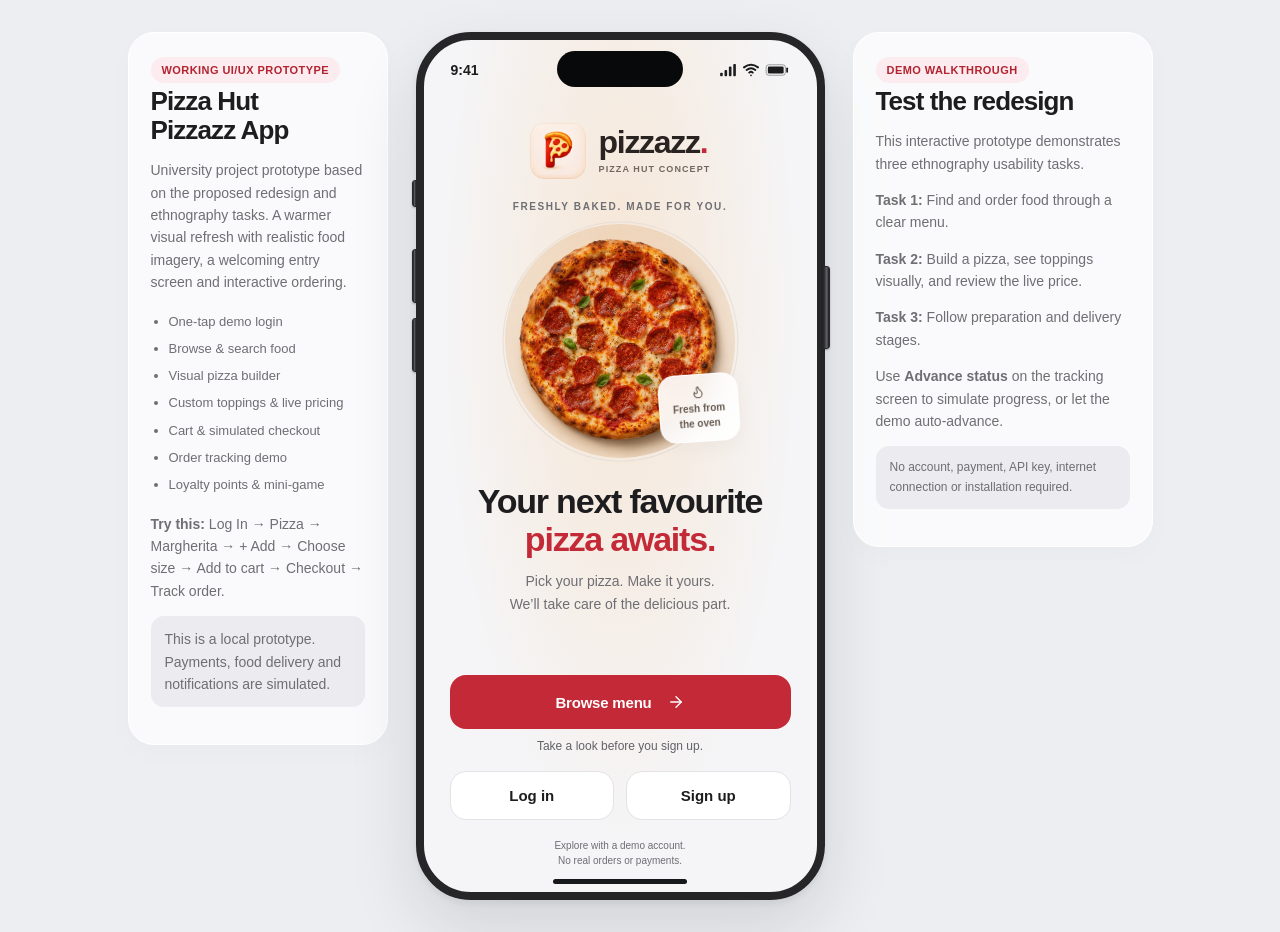
==== commit ee2a01b8: "push" ====
--- a/1/index.html
+++ b/1/index.html
@@ -6,8 +6,8 @@
 <title>Pizzazz — Pizza Hut App Prototype</title>
 <meta name="theme-color" content="#BD242D"/>
 <meta name="description" content="Pizzazz: a Pizza Hut-inspired mobile ordering prototype."/>
-<link rel="icon" type="image/png" href="assets/pizzazz-logo.png"/>
-<link rel="apple-touch-icon" href="assets/pizzazz-logo.png"/>
+<link rel="icon" type="image/png" href="assets/pizzazz-logo-refined.png"/>
+<link rel="apple-touch-icon" href="assets/pizzazz-logo-refined.png"/>
 <style>
 :root{--red:#D62828;--red2:#F04438;--ink:#20242C;--muted:#717782;--soft:#F5F6F8;--line:#E8EAF0;--white:#fff;--gold:#FFB633;--radius:20px;--shadow:0 18px 50px rgba(16,20,30,.09)}*{box-sizing:border-box}body{margin:0;background:#F0F1F5;font-family:Inter,ui-sans-serif,system-ui,-apple-system,'Segoe UI',sans-serif;color:var(--ink)}button,input,select{font:inherit}button{cursor:pointer}button:disabled{cursor:not-allowed;opacity:.4}.shell{min-height:100vh;display:grid;grid-template-columns:260px minmax(350px,480px) 300px;justify-content:center;align-items:start;gap:28px;padding:32px 24px}.side{position:sticky;top:32px;padding:24px 22px;border:1px solid #E6E8ED;background:#fff;border-radius:24px;box-shadow:var(--shadow)}.side h1{font-size:24px;letter-spacing:-.9px;margin:4px 0 14px}.side p{font-size:14px;color:var(--muted);line-height:1.6}.side ul{padding-left:18px;color:#555c66;font-size:13px;line-height:2.1}.side .pill{font-weight:750;color:var(--red);background:#FFF0EE;padding:7px 11px;border-radius:99px;font-size:11px;letter-spacing:.06em;display:inline-block}.side a{color:var(--red);font-weight:700}.device{background:white;min-height:790px;width:100%;max-width:480px;border:8px solid #24272d;border-radius:42px;box-shadow:0 24px 75px #23263523;position:relative;overflow:hidden}.topbar{height:34px;display:flex;align-items:center;justify-content:space-between;padding:4px 26px 0;font-size:12px;font-weight:750;background:white;position:sticky;top:0;z-index:10}.signal{font-size:13px;letter-spacing:1px}.app{height:calc(100vh - 98px);min-height:710px;max-height:840px;overflow-y:auto;scrollbar-width:none;padding-bottom:100px}.app::-webkit-scrollbar{display:none}.header{display:flex;align-items:center;justify-content:space-between;padding:20px 22px 13px}.brand{font-size:26px;letter-spacing:-1.4px;font-weight:900}.brand span{color:var(--red)}.brandmark{width:34px;height:34px;display:inline-flex;align-items:center;justify-content:center;background:#FFE8E5;border-radius:11px;font-size:21px;margin-right:6px}.hdr-actions{display:flex;gap:9px}.iconbtn{background:var(--soft);border:0;border-radius:13px;min-width:40px;height:40px;display:grid;place-items:center;font-size:19px;position:relative}.counter{position:absolute;right:-4px;top:-5px;color:#fff;background:var(--red);border-radius:99px;font-size:10px;min-width:18px;height:18px;display:grid;place-items:center;font-weight:800}.content{padding:0 22px}.greeting{color:var(--muted);font-size:13px;font-weight:650;margin:0 0 5px}.h2{font-size:25px;letter-spacing:-.9px;line-height:1.17;font-weight:850;margin:0 0 17px}.mode-row{display:flex;gap:8px;margin-bottom:20px}.mode{border:1px solid var(--line);background:white;flex:1;padding:12px 4px;border-radius:15px;font-size:13px;font-weight:750}.mode.active{background:#FFF1EF;border-color:#F4B3AD;color:#B92323}.search{height:48px;background:#F5F6F8;border:1px solid #F0F0F2;border-radius:15px;padding:0 15px;display:flex;align-items:center;gap:10px;margin-bottom:20px}.search input{width:100%;border:0;background:transparent;outline:none;color:#252a30;font-size:14px}.section-title{display:flex;justify-content:space-between;align-items:center;margin:19px 0 14px;font-weight:850;font-size:18px;letter-spacing:-.5px}.linkbtn{border:0;background:transparent;color:var(--red);font-size:12px;font-weight:800;padding:5px}.category-grid{display:grid;grid-template-columns:repeat(4,1fr);gap:8px}.category{border:1px solid var(--line);background:#fff;padding:12px 0 11px;border-radius:17px;display:grid;gap:6px;justify-items:center;font-size:11px;font-weight:750}.category .emoji{font-size:25px}.category.active{background:#FFF0EE;border-color:#FFD0CA;color:#BA2222}.hero{background:linear-gradient(112deg,#B71920,#E64437);color:#fff;border-radius:21px;display:flex;justify-content:space-between;overflow:hidden;min-height:135px;padding:20px;margin:20px 0}.hero h3{font-size:21px;line-height:1.07;letter-spacing:-.6px;margin:0 0 9px}.hero p{font-size:11px;color:#FFE5E2;max-width:175px}.hero .pizza-large{font-size:91px;align-self:center;filter:drop-shadow(0 11px 10px #8c111b55)}.mini{font-size:11px;font-weight:800;letter-spacing:.04em}.item-list{display:grid;gap:10px}.food-card{display:flex;align-items:center;gap:12px;padding:12px;border:1px solid #EAEBED;border-radius:18px;background:white}.food-art{width:90px;height:89px;flex:none;display:grid;place-items:center;background:#FFF5EA;border-radius:15px;font-size:60px;overflow:hidden}.food-desc{flex:1;min-width:0}.food-desc h4{margin:0 0 4px;font-size:14px}.food-desc p{margin:0;color:var(--muted);font-size:11px;line-height:1.4}.food-desc strong{font-size:14px;display:block;margin-top:7px}.smalladd{background:var(--red);color:white;border:0;border-radius:11px;width:34px;height:34px;font-size:22px;font-weight:500}.bottom-nav{position:absolute;bottom:0;left:0;right:0;background:white;border-top:1px solid #E9EAEE;display:grid;grid-template-columns:repeat(4,1fr);height:76px;padding:9px 9px 18px;z-index:12}.navbtn{background:none;border:0;color:#9298A2;display:grid;justify-items:center;align-content:start;gap:4px;font-size:10px;font-weight:800}.navbtn b{font-size:23px;line-height:24px;font-weight:500}.navbtn.active{color:var(--red)}.subhead{display:flex;align-items:center;gap:13px;padding:15px 22px 20px;font-size:19px;font-weight:850}.back{border:0;background:#F6F6F8;border-radius:12px;width:38px;height:38px;font-size:21px}.chip{padding:7px 10px;background:#FFF2EA;border-radius:9px;color:#945128;font-size:11px;font-weight:800;display:inline-block}.product-hero{height:220px;border-radius:23px;background:radial-gradient(circle,#FFF2DB 0%,#FBE6CC 60%,#FAEEE1 100%);display:grid;place-items:center;position:relative;overflow:hidden}.product-hero .food-big{font-size:155px;filter:drop-shadow(0 15px 9px #A85D2824)}.product-hero .sparkle{position:absolute;top:17px;left:20px;color:#E79758;font-weight:900}.product-title{font-size:24px;letter-spacing:-.8px;font-weight:900;margin:19px 0 7px}.price{font-size:21px;font-weight:900;color:var(--red)}.muted{color:var(--muted)}.para{font-size:13px;line-height:1.6;color:var(--muted)}.progress{display:grid;grid-template-columns:repeat(4,1fr);margin:3px 0 22px;position:relative}.step{display:grid;justify-items:center;gap:6px;font-size:10px;color:#969BA5;font-weight:750;position:relative}.step i{font-style:normal;border:2px solid #E4E5EA;border-radius:50%;width:26px;height:26px;display:grid;place-items:center;background:white;color:#9AA0A9;z-index:2}.step.done i{background:var(--red);border-color:var(--red);color:white}.step.active i{background:#231F20;color:white;border-color:#231F20}.step.active{color:#23252A}.progress::before{content:'';position:absolute;left:12%;right:12%;height:2px;top:13px;background:#E8E9EC}.sizes{display:grid;grid-template-columns:repeat(3,1fr);gap:9px}.sizeopt{border:1px solid #E3E4EA;border-radius:16px;background:white;text-align:center;padding:14px 6px}.sizeopt strong{display:block;font-size:24px}.sizeopt span{font-size:11px;color:#858B96}.sizeopt b{display:block;margin-top:7px;font-size:11px}.sizeopt.active{border:2px solid var(--red);background:#FFF2F0;padding:13px 5px}.preview-pizza{background:#FFF8ED;border-radius:50%;width:210px;height:210px;display:grid;place-items:center;margin:0 auto 20px;position:relative;box-shadow:inset 0 0 0 8px #F4DEBC}.pizza-svg{width:95%;height:95%}.toppings-grid{display:grid;grid-template-columns:repeat(2,1fr);gap:9px}.topopt{border:1px solid var(--line);background:#fff;border-radius:15px;padding:12px;display:flex;align-items:center;gap:9px;text-align:left;position:relative}.topopt.active{background:#FFF3F1;border-color:#F4B8B2}.topopt .te{font-size:25px}.topopt .txt{font-size:12px;font-weight:800;flex:1}.topopt small{display:block;color:var(--muted);font-weight:500;font-size:11px;margin-top:2px}.tick{position:absolute;right:8px;top:7px;font-size:12px;color:var(--red);font-weight:900}.sticky-actions{position:sticky;bottom:0;background:#fff;box-shadow:0 -9px 20px #ffffffeb;border-top:1px solid #F0F0F2;padding:15px 22px 20px;margin-top:22px;z-index:8;display:flex;gap:9px}.primary{background:var(--red);color:#fff;border:0;border-radius:15px;padding:14px 16px;font-weight:850;font-size:14px;flex:1}.primary:active{transform:scale(.99)}.secondary{background:#F5F5F7;border:0;border-radius:15px;padding:14px 17px;font-weight:800}.outline{border:1px solid #D6D8DF;background:white;border-radius:14px;padding:13px 15px;font-weight:800}.summary{border:1px solid var(--line);border-radius:17px;padding:16px;background:white}.sumrow{display:flex;justify-content:space-between;gap:12px;font-size:13px;padding:7px 0}.sumrow span{color:#6F7682}.sumrow.total{border-top:1px solid #ECEEF0;margin-top:9px;padding-top:14px;font-weight:900;font-size:17px}.sumrow.total span{color:var(--ink)}.line{border:0;border-top:1px solid #ECEEF1;margin:17px 0}.cart-item{display:flex;gap:12px;align-items:start}.cart-img{width:80px;height:82px;background:#FFF3DF;border-radius:14px;display:grid;place-items:center;font-size:52px;flex:none}.qty{display:flex;gap:12px;align-items:center;margin-top:11px}.qty button{border:1px solid var(--line);background:white;border-radius:9px;width:29px;height:29px;font-weight:900;font-size:18px}.empty{text-align:center;padding:80px 10px 30px}.empty .illus{font-size:75px}.field{margin:15px 0}.field label{display:block;font-size:12px;font-weight:800;margin-bottom:8px}.field input,.field select{width:100%;padding:14px 13px;border:1px solid #DCE0E6;background:#fff;border-radius:12px;outline:none;font-size:13px}.field input:focus,.field select:focus{border-color:#DD5953}.payment-row{display:flex;align-items:center;gap:10px;border:1px solid var(--line);border-radius:13px;padding:13px;margin:8px 0;font-size:13px;font-weight:700;cursor:pointer}.payment-row.active{border-color:#E67B76;background:#FFF6F5}.payment-row input{accent-color:var(--red)}.confirm-icon{width:92px;height:92px;border-radius:50%;background:#E9F8EE;color:#259C59;font-size:54px;font-weight:900;display:grid;place-items:center;margin:28px auto 16px}.tracking-list{position:relative;margin:19px 8px}.tracking-item{display:flex;gap:14px;position:relative;min-height:77px}.tracking-item:not(:last-child):before{content:'';position:absolute;left:15px;top:31px;height:48px;width:2px;background:#E0E2E7}.track-dot{width:32px;height:32px;border-radius:50%;background:#EEEFF1;display:grid;place-items:center;font-size:15px;flex:none;z-index:1;color:#9BA0A8}.tracking-item.done .track-dot{background:#DFF4E5;color:#208F4F}.tracking-item.current .track-dot{background:var(--red);color:white;box-shadow:0 0 0 5px #FFE6E3}.tracking-item strong{font-size:13px}.tracking-item p{font-size:11px;color:var(--muted);margin:5px 0}.tracking-item.current strong{color:var(--red)}.tracking-card{background:#FFF5F3;padding:16px;border-radius:17px;display:flex;align-items:center;gap:10px}.tracking-card b{font-size:25px}.tracking-card span{font-size:12px;color:var(--muted)}.toast{position:absolute;bottom:89px;left:22px;right:22px;border-radius:15px;background:#23262C;color:#fff;padding:15px;z-index:30;box-shadow:0 15px 30px #0003;font-size:13px;font-weight:750;text-align:center;animation:slide .2s}.modal-back{position:absolute;inset:34px 0 0;background:#13182075;display:grid;place-items:center;z-index:50;padding:24px}.modal{background:white;border-radius:24px;width:100%;padding:24px;text-align:center;box-shadow:0 18px 40px #0002}.modal h3{margin:7px 0}.modal p{color:var(--muted);line-height:1.6;font-size:13px}.reward-box{background:linear-gradient(130deg,#26252A,#514049);color:white;border-radius:22px;padding:23px;margin-bottom:20px}.reward-box .big{font-size:45px;font-weight:900;letter-spacing:-1.8px}.reward-box small{color:#D4CED1}.game-grid{display:grid;grid-template-columns:repeat(3,1fr);gap:10px;margin-top:17px}.gamebtn{background:#FFF7ED;border:1px solid #E8D5BD;border-radius:17px;height:85px;font-size:42px}.gamebtn.revealed{background:#FFF0EF}.banner-note{font-size:11px;padding:12px 14px;border-radius:12px;background:#F7F7F9;color:#616A75;line-height:1.6;margin:13px 0}.history{display:grid;gap:10px}.history button{display:flex;justify-content:space-between;align-items:center;border:1px solid var(--line);background:#fff;border-radius:14px;padding:15px;text-align:left}.history strong{font-size:13px}.history small{display:block;margin-top:5px;color:var(--muted)}.tag{font-size:10px;font-weight:850;color:#A36A06;background:#FFF4DC;padding:6px 8px;border-radius:8px}.pill-badge{background:#FFE6E3;color:var(--red);padding:6px 9px;font-size:11px;font-weight:850;border-radius:8px}.brand-colored{font-size:21px;font-weight:900;color:var(--red)}@keyframes slide{from{transform:translateY(10px);opacity:0}to{transform:translateY(0);opacity:1}}@media(max-width:1120px){.shell{grid-template-columns:minmax(360px,480px) 260px}.side:first-child{display:none}}@media(max-width:790px){body{background:#fff}.shell{display:block;padding:0}.side{display:none}.device{border:0;box-shadow:none;border-radius:0;min-height:100vh;max-width:none}.topbar{height:30px}.app{height:calc(100dvh - 30px);max-height:none;min-height:0}.bottom-nav{padding-bottom:max(12px,env(safe-area-inset-bottom));height:calc(65px + env(safe-area-inset-bottom))}.sticky-actions{bottom:0}.toast{bottom:83px}}
 /* Portrait iPhone-style preview: 393 x 852 CSS pixels inside an 8px bezel. */
@@ -81,7 +81,7 @@
 <script>
 (()=>{'use strict';
 const $=s=>document.querySelector(s);const fmt=n=>'RM '+Number(n).toFixed(2);
-const PIZZAS=[{id:'margherita',name:'Margherita',pizzaGroup:'Vegetarian',description:'Classic tomato, fresh mozzarella & basil',price:12.99,emoji:'🍕',category:'Pizza'},{id:'pepperoni',name:'Pepperoni',pizzaGroup:'Beef',description:'Signature cheesy pizza with beef pepperoni',price:15.99,emoji:'🍕',category:'Pizza'},{id:'veggie',name:'Veggie Supreme',pizzaGroup:'Vegetarian',description:'Peppers, mushrooms, onions & olives',price:14.99,emoji:'🍕',category:'Pizza'},{id:'bbq',name:'BBQ Chicken',pizzaGroup:'Chicken',description:'BBQ chicken, onions & smoky sauce',price:17.99,emoji:'🍕',category:'Pizza'},{id:'pasta',name:'Creamy Pasta',description:'Creamy sauce with herbs',price:11.90,emoji:'🍝',category:'Pasta'},{id:'wings',name:'Chicken Wings',description:'Six golden wings',price:12.50,emoji:'🍗',category:'Sides'},{id:'fries',name:'French Fries',description:'Crispy salted fries',price:5.90,emoji:'🍟',category:'Sides'},{id:'cola',name:'Iced Cola',description:'Refreshing cold drink',price:4.50,emoji:'🥤',category:'Drinks'},{"id":"bolognese","name":"Spaghetti Bolognese","description":"Spaghetti in rich beef & tomato sauce","price":14.9,"emoji":"🍝","category":"Pasta"},{"id":"alfredo","name":"Chicken Alfredo","description":"Fettuccine, grilled chicken & creamy sauce","price":16.9,"emoji":"🍝","category":"Pasta"},{"id":"arrabbiata","name":"Spicy Arrabbiata","description":"Penne with tomato, garlic & a chilli kick","price":12.9,"emoji":"🍝","category":"Pasta"},{"id":"lemon-tea","name":"Lemon Iced Tea","description":"Chilled black tea with a zesty lemon slice","price":5.9,"emoji":"🥤","category":"Drinks"},{"id":"orange-juice","name":"Orange Juice","description":"Bright, citrusy orange juice served cold","price":6.9,"emoji":"🥤","category":"Drinks"},{"id":"sparkling-water","name":"Sparkling Water","description":"Crisp sparkling water with ice & lime","price":4.9,"emoji":"🥤","category":"Drinks"},{"id":"garlic-bread","name":"Garlic Bread","description":"Four toasted slices with garlic butter & parsley","price":6.9,"emoji":"🍟","category":"Sides"},{"id":"mozzarella-sticks","name":"Mozzarella Sticks","description":"Five crispy cheese sticks with marinara dip","price":9.9,"emoji":"🍟","category":"Sides"},{"id":"potato-wedges","name":"Potato Wedges","description":"Golden skin-on wedges with savoury seasoning","price":7.9,"emoji":"🍟","category":"Sides"},{"id":"mushroom-soup","name":"Mushroom Soup","description":"Creamy mushroom soup finished with parsley","price":6.5,"emoji":"🍟","category":"Sides"},{"id":"chicken-tenders","name":"Chicken Tenders","description":"Five crispy chicken strips with a creamy dip","price":13.9,"category":"Chicken","emoji":""},{"id":"bbq-wings","name":"BBQ Chicken Wings","description":"Six wings coated in smoky barbecue sauce","price":14.9,"category":"Chicken","emoji":""},{"id":"popcorn-chicken","name":"Popcorn Chicken","description":"Golden bite-size chicken, made for sharing","price":9.9,"category":"Chicken","emoji":""},{"id":"brownie","name":"Chocolate Brownie","description":"Two rich, fudgy chocolate brownie squares","price":7.9,"category":"Desserts","emoji":""},{"id":"cheesecake","name":"Vanilla Cheesecake","description":"Creamy vanilla cheesecake with a biscuit base","price":9.9,"category":"Desserts","emoji":""},{"id":"cookies","name":"Chocolate Chip Cookies","description":"Three golden cookies with chocolate chunks","price":6.9,"category":"Desserts","emoji":""},{"id":"chicken-aloha","name":"Chicken Aloha","description":"Roasted chicken, pineapple, mozzarella & tomato sauce","price":17.9,"pizzaGroup":"Chicken","category":"Pizza","emoji":""},{"id":"spicy-chicken","name":"Spicy Chicken","description":"Roasted chicken, red chilli, capsicum & mozzarella","price":18.9,"pizzaGroup":"Chicken","category":"Pizza","emoji":""},{"id":"beef-supreme","name":"Beef Supreme","description":"Beef crumbles, mushrooms, capsicum, onions & mozzarella","price":18.9,"pizzaGroup":"Beef","category":"Pizza","emoji":""},{"id":"meat-lovers","name":"Beef Meat Lovers","description":"Beef pepperoni, beef sausage, beef crumbles & mozzarella","price":19.9,"pizzaGroup":"Beef","category":"Pizza","emoji":""}];
+const PIZZAS=[{id:'margherita',name:'Margherita',pizzaGroup:'Vegetarian',description:'Classic tomato, fresh mozzarella & basil',price:12.99,emoji:'🍕',category:'Pizza'},{id:'pepperoni',name:'Pepperoni',pizzaGroup:'Beef',description:'Signature cheesy pizza with beef pepperoni',price:15.99,emoji:'🍕',category:'Pizza'},{id:'veggie',name:'Veggie Supreme',pizzaGroup:'Vegetarian',description:'Peppers, mushrooms, onions & olives',price:14.99,emoji:'🍕',category:'Pizza'},{id:'bbq',name:'BBQ Chicken',pizzaGroup:'Chicken',description:'BBQ chicken, onions & smoky sauce',price:17.99,emoji:'🍕',category:'Pizza'},{id:'pasta',name:'Creamy Pasta',description:'Creamy sauce with herbs',price:11.90,emoji:'🍝',category:'Pasta'},{id:'wings',name:'Chicken Wings',description:'Six golden wings',price:12.50,emoji:'🍗',category:'Chicken'},{id:'fries',name:'French Fries',description:'Crispy salted fries',price:5.90,emoji:'🍟',category:'Sides'},{id:'cola',name:'Iced Cola',description:'Refreshing cold drink',price:4.50,emoji:'🥤',category:'Drinks'},{"id":"bolognese","name":"Spaghetti Bolognese","description":"Spaghetti in rich beef & tomato sauce","price":14.9,"emoji":"🍝","category":"Pasta"},{"id":"alfredo","name":"Chicken Alfredo","description":"Fettuccine, grilled chicken & creamy sauce","price":16.9,"emoji":"🍝","category":"Pasta"},{"id":"arrabbiata","name":"Spicy Arrabbiata","description":"Penne with tomato, garlic & a chilli kick","price":12.9,"emoji":"🍝","category":"Pasta"},{"id":"lemon-tea","name":"Lemon Iced Tea","description":"Chilled black tea with a zesty lemon slice","price":5.9,"emoji":"🥤","category":"Drinks"},{"id":"orange-juice","name":"Orange Juice","description":"Bright, citrusy orange juice served cold","price":6.9,"emoji":"🥤","category":"Drinks"},{"id":"sparkling-water","name":"Sparkling Water","description":"Crisp sparkling water with ice & lime","price":4.9,"emoji":"🥤","category":"Drinks"},{"id":"garlic-bread","name":"Garlic Bread","description":"Four toasted slices with garlic butter & parsley","price":6.9,"emoji":"🍟","category":"Sides"},{"id":"mozzarella-sticks","name":"Mozzarella Sticks","description":"Five crispy cheese sticks with marinara dip","price":9.9,"emoji":"🍟","category":"Sides"},{"id":"potato-wedges","name":"Potato Wedges","description":"Golden skin-on wedges with savoury seasoning","price":7.9,"emoji":"🍟","category":"Sides"},{"id":"mushroom-soup","name":"Mushroom Soup","description":"Creamy mushroom soup finished with parsley","price":6.5,"emoji":"🍟","category":"Sides"},{"id":"chicken-tenders","name":"Chicken Tenders","description":"Five crispy chicken strips with a creamy dip","price":13.9,"category":"Chicken","emoji":""},{"id":"bbq-wings","name":"BBQ Chicken Wings","description":"Six wings coated in smoky barbecue sauce","price":14.9,"category":"Chicken","emoji":""},{"id":"popcorn-chicken","name":"Popcorn Chicken","description":"Golden bite-size chicken, made for sharing","price":9.9,"category":"Chicken","emoji":""},{"id":"brownie","name":"Chocolate Brownie","description":"Two rich, fudgy chocolate brownie squares","price":7.9,"category":"Desserts","emoji":""},{"id":"cheesecake","name":"Vanilla Cheesecake","description":"Creamy vanilla cheesecake with a biscuit base","price":9.9,"category":"Desserts","emoji":""},{"id":"cookies","name":"Chocolate Chip Cookies","description":"Three golden cookies with chocolate chunks","price":6.9,"category":"Desserts","emoji":""},{"id":"chicken-aloha","name":"Chicken Aloha","description":"Roasted chicken, pineapple, mozzarella & tomato sauce","price":17.9,"pizzaGroup":"Chicken","category":"Pizza","emoji":""},{"id":"spicy-chicken","name":"Spicy Chicken","description":"Roasted chicken, red chilli, capsicum & mozzarella","price":18.9,"pizzaGroup":"Chicken","category":"Pizza","emoji":""},{"id":"beef-supreme","name":"Beef Supreme","description":"Beef crumbles, mushrooms, capsicum, onions & mozzarella","price":18.9,"pizzaGroup":"Beef","category":"Pizza","emoji":""},{"id":"meat-lovers","name":"Beef Meat Lovers","description":"Beef pepperoni, beef sausage, beef crumbles & mozzarella","price":19.9,"pizzaGroup":"Beef","category":"Pizza","emoji":""}];
 const CATEGORIES=[{name:'Pizza',icon:'pizza'},{name:'Pasta',icon:'utensils'},{name:'Sides',icon:'chef-hat'},{name:'Drinks',icon:'cup-soda'},{name:'Chicken',icon:'drumstick'},{name:'Desserts',icon:'cookie'}];
 const TOPPINGS=[{id:'pepperoni',name:'Pepperoni',emoji:'🍕',price:2},{id:'mushrooms',name:'Mushrooms',emoji:'🍄',price:1.5},{id:'onions',name:'Onions',emoji:'🧅',price:1},{id:'cheese',name:'Extra Cheese',emoji:'🧀',price:2.5},{id:'peppers',name:'Capsicum',emoji:'🫑',price:1.5},{id:'olives',name:'Olives',emoji:'🫒',price:1.5}];
 const SIZES=[{id:'S',diameter:'8”',extra:0},{id:'M',diameter:'10”',extra:3},{id:'L',diameter:'12”',extra:6}];
@@ -148,7 +148,8 @@
 const paymentProviderKey=()=>state.payment==='Card (demo)'?'cardProvider':state.payment==='E-Wallet (demo)'?'walletProvider':null;
 function paymentProviderOptions(){const key=paymentProviderKey();if(!key)return '';return '<fieldset class="provider-options"><legend>'+(key==='cardProvider'?'Choose your card':'Choose your e-wallet')+'</legend><div class="provider-grid">'+PAYMENT_PROVIDERS[key].map(p=>'<label class="provider-option '+(state[key]===p.id?'selected':'')+'"><input type="radio" name="payment-provider" value="'+p.id+'" '+(state[key]===p.id?'checked':'')+'/><img src="assets/payments/'+p.logo+'.svg" alt="" width="70" height="44"/><span>'+esc(p.name)+'</span></label>').join('')+'</div></fieldset>'}
 function paymentDescription(){const key=paymentProviderKey();return key?PAYMENT_PROVIDERS[key].find(p=>p.id===state[key]).name+' (demo)':state.payment}
-const defaultState={theme:'light',view:'login',tab:'Home',category:'Pizza',categoriesExpanded:false,query:'',mode:'Delivery',selectedId:'margherita',builderStep:0,size:'M',toppings:[],drafts:{},cart:[],address:'123 Jalan Merdeka, Kuala Lumpur',pickupOutlet:PICKUP_OUTLETS[0],dineInOutlet:'',payment:'Card (demo)',cardProvider:'visa',walletProvider:'touchngo',order:null,orders:[],points:120,gamePlays:0,gameRevealed:[],gameWin:1,vouchers:[],appliedVoucher:null,voucherReturn:'checkout',rewardsReturn:null,builderOrigin:'product',editingCart:null};
+const VOUCHER_DURATION=30*24*60*60*1000;
+const defaultState={theme:'light',view:'login',tab:'Home',category:'Pizza',categoriesExpanded:false,query:'',mode:'Delivery',selectedId:'margherita',builderStep:0,builderQty:1,toppingsExpanded:false,size:'M',toppings:[],drafts:{},cart:[],address:'123 Jalan Merdeka, Kuala Lumpur',pickupOutlet:PICKUP_OUTLETS[0],dineInOutlet:'',payment:'Card (demo)',cardProvider:'visa',walletProvider:'touchngo',order:null,orders:[],points:120,gamePlays:0,gameRevealed:[],gameWin:1,vouchers:[],appliedVoucher:null,voucherReturn:'checkout',rewardsReturn:null,builderOrigin:'product',editingCart:null};
 const freshState=()=>JSON.parse(JSON.stringify(defaultState));
 const validToppings=value=>Array.isArray(value)?[...new Set(value.filter(id=>TOPPINGS.some(t=>t.id===id)))].slice(0,5):[];
 function normalizeState(raw){
@@ -173,23 +174,26 @@
   s.categoriesExpanded=s.categoriesExpanded===true;
   if(!PIZZAS.some(p=>p.id===s.selectedId))s.selectedId='margherita';
   if(!SIZES.some(z=>z.id===s.size))s.size='M';s.toppings=validToppings(s.toppings);
-  s.builderStep=Number.isInteger(s.builderStep)?Math.max(0,Math.min(3,s.builderStep)):0;
+  s.toppingsExpanded=s.toppingsExpanded===true||(Number.isInteger(s.builderStep)&&s.builderStep>0);s.builderStep=0;
   const drafts={};for(const p of PIZZAS.filter(p=>p.category==='Pizza')){const d=s.drafts?.[p.id];if(d&&typeof d==='object')drafts[p.id]={size:SIZES.some(z=>z.id===d.size)?d.size:'M',toppings:validToppings(d.toppings)}}s.drafts=drafts;
   if(raw&&s.view==='builder'&&!s.editingCart&&!s.drafts[s.selectedId])s.drafts[s.selectedId]={size:s.size,toppings:[...s.toppings]};
   s.points=Number.isFinite(s.points)?Math.max(0,Math.floor(s.points)):120;
   s.gamePlays=Number.isInteger(s.gamePlays)?Math.max(0,s.gamePlays):0;s.gameRevealed=Array.isArray(s.gameRevealed)?s.gameRevealed.filter(i=>[0,1,2].includes(i)).slice(0,1):[];
   if(![0,1,2].includes(s.gameWin))s.gameWin=1;
-  s.vouchers=Array.isArray(s.vouchers)&&s.vouchers.some(v=>v?.id==='free-side')?[{id:'free-side'}]:[];
-  s.appliedVoucher=s.appliedVoucher==='free-side'&&s.vouchers.length?'free-side':null;
-  if(!['login','signin','signup','home','product','builder','cart','checkout','confirmation','tracking','rider','orders','rewards','profile','settings','vouchers'].includes(s.view))s.view='home';
+  const savedVoucher=Array.isArray(s.vouchers)?s.vouchers.find(v=>v?.id==='free-side'):null;
+  const validDate=n=>Number.isFinite(n)&&n>0&&n<8.64e15;
+  if(savedVoucher){const expiresAt=validDate(savedVoucher.expiresAt)?savedVoucher.expiresAt:Date.now()+VOUCHER_DURATION;s.vouchers=[{id:'free-side',redeemedAt:validDate(savedVoucher.redeemedAt)?savedVoucher.redeemedAt:expiresAt-VOUCHER_DURATION,expiresAt}]}else s.vouchers=[];
+  s.appliedVoucher=s.appliedVoucher==='free-side'&&s.vouchers.some(v=>v.expiresAt>Date.now())?'free-side':null;
+  if(!['login','signin','signup','home','product','builder','cart','checkout','confirmation','tracking','rider','orders','rewards','game','profile','settings','vouchers'].includes(s.view))s.view='home';
   if(s.view==='rider'&&(!s.order||s.order.mode!=='Delivery'||s.order.stage<3))s.view='tracking';
   if(s.view==='confirmation'&&!s.order)s.view='home';
   if(s.view==='builder'&&PIZZAS.find(p=>p.id===s.selectedId).category!=='Pizza')s.view='product';
   if(raw?.view==='home'&&s.view==='home'&&!s.visualRefreshSeen)s.view='login';
   s.voucherReturn=s.voucherReturn==='rewards'?'rewards':'checkout';
-  s.rewardsReturn=s.rewardsReturn==='checkout'&&['rewards','vouchers'].includes(s.view)?'checkout':null;
+  s.rewardsReturn=s.rewardsReturn==='checkout'&&['rewards','game','vouchers'].includes(s.view)?'checkout':null;
   s.builderOrigin=['home','product','cart'].includes(s.builderOrigin)?s.builderOrigin:'product';
   if(s.editingCart){const e=s.editingCart,item=s.cart[e.index];if(s.view==='builder'&&Number.isInteger(e.index)&&e.index>=0&&item?.category==='Pizza'&&e.signature===cartSignature(item)){s.editingCart={index:e.index,signature:e.signature};s.builderOrigin='cart'}else{s.editingCart=null;if(s.view==='builder')s.view='cart'}}
+  s.builderQty=Number.isInteger(raw?.builderQty)?Math.max(1,Math.min(99,raw.builderQty)):(s.editingCart?s.cart[s.editingCart.index].qty:1);
   return s;
 }
 let state;try{state=normalizeState(JSON.parse(localStorage.getItem('pizzazz_demo_v2')||'null'))}catch{state=freshState()}
@@ -201,20 +205,21 @@
 const cartTotal=()=>state.cart.reduce((a,x)=>a+x.price*x.qty,0);const fee=()=>state.mode==='Delivery'&&state.cart.length?4:0;
 const money=n=>Math.round((n+Number.EPSILON)*100)/100;
 const sideDiscount=()=>{const sides=state.cart.filter(x=>x.category==='Sides');return sides.length?Math.min(...sides.map(x=>x.price)):0};
-const discount=()=>state.appliedVoucher==='free-side'&&state.vouchers.length?sideDiscount():0;
+const activeVoucher=()=>state.vouchers.find(v=>v.id==='free-side'&&v.expiresAt>Date.now());
+const expiryLabel=v=>new Date(v.expiresAt).toLocaleString('en-GB',{timeZone:'Asia/Singapore',dateStyle:'medium',timeStyle:'short'})+' SGT';
+const discount=()=>state.appliedVoucher==='free-side'&&activeVoucher()?sideDiscount():0;
 const finalTotal=()=>money(cartTotal()+fee()-discount());
 const fulfillmentKey=()=>state.mode==='Delivery'?'address':state.mode==='Takeaway'?'pickupOutlet':'dineInOutlet';
 const fulfillment=()=>state[fulfillmentKey()];
 const saveDraft=()=>{if(state.editingCart)return;state.drafts[state.selectedId]={size:state.size,toppings:[...state.toppings]}};
 const stagesFor=o=>o.mode==='Delivery'?STAGES:['Order Received','Preparing','Baking',o.mode==='Takeaway'?'Ready for Pickup':'Ready to Serve',o.mode==='Takeaway'?'Collected':'Served'];
-const nav=(view,tab)=>{const keepTracking=['tracking','rider'].includes(state.view)&&['tracking','rider'].includes(view);closeModal();if(view!=='builder')state.editingCart=null;if(!['rewards','vouchers'].includes(view))state.rewardsReturn=null;state.view=view;if(tab)state.tab=tab;if(!keepTracking)trackTimer=Date.now();render();$('#app').scrollTo(0,0);$('#app .subhead .back')?.focus()};
+const nav=(view,tab)=>{const keepTracking=['tracking','rider'].includes(state.view)&&['tracking','rider'].includes(view);closeModal();if(view!=='builder')state.editingCart=null;if(!['rewards','game','vouchers'].includes(view))state.rewardsReturn=null;state.view=view;if(tab)state.tab=tab;if(!keepTracking)trackTimer=Date.now();render();$('#app').scrollTo(0,0);$('#app .subhead .back')?.focus()};
 const hdr=(title)=>`<div class="subhead"><button class="back" data-action="back" aria-label="Back">‹</button><span>${title}</span></div>`;
 function selected(){return PIZZAS.find(p=>p.id===state.selectedId)||PIZZAS[0]}
 const subtotal=()=>priceFor(selected(),state.size,state.toppings);
-function topMarkup(){return `<div class="progress">${['Size','Toppings','Your selections','Review'].map((l,i)=>`<div class="step ${i<state.builderStep?'done':i===state.builderStep?'active':''}"><i>${i<state.builderStep?'✓':i+1}</i><span>${l}</span></div>`).join('')}</div>`}
-function login(){return `<section class="welcome" aria-labelledby="welcome-title"><div class="brand"><img src="assets/pizzazz-logo.png" alt="" width="42" height="42"/><div class="brand-copy"><span class="brand-name">pizzazz<span style="color:var(--red)">.</span></span><small>PIZZA HUT CONCEPT</small></div></div><p class="welcome-kicker">FRESHLY BAKED. MADE FOR YOU.</p><div class="welcome-visual"><img src="assets/pizza-hero.png" alt="Freshly baked pepperoni pizza with golden crust and basil" width="240" height="240" fetchpriority="high"/><span class="welcome-stamp">${icon('flame')}Fresh from<br/>the oven</span></div><h1 id="welcome-title">Your next favourite<br/><span>pizza awaits.</span></h1><p class="welcome-copy">Pick your pizza. Make it yours.<br/>We’ll take care of the delicious part.</p><div class="welcome-actions"><button class="primary" data-action="demo-login">Browse menu ${icon('arrow-right')}</button><p class="welcome-guest-note">Take a look before you sign up.</p><div class="welcome-account-actions"><button class="outline" data-action="show-signin">Log in</button><button class="outline" data-action="show-signup">Sign up</button></div></div><p class="welcome-note">Explore with a demo account.<br/>No real orders or payments.</p></section>`}
-
-function accountForm(register){return `${hdr(register?'Sign up':'Log in')}<div class="content account-page"><div class="account-intro"><img src="assets/pizzazz-logo.png" alt="" width="60" height="60"/><p class="account-eyebrow">YOUR NEXT SLICE STARTS HERE</p><h1>${register?'Join the pizza lovers.':'Welcome back.'}</h1><p>${register?'Your favourites, all in one place.':'Ready for something delicious?'}</p></div><form id="demo-auth-form" novalidate autocomplete="off" aria-describedby="demo-auth-note">${register?'<div class="field"><label for="account-name">Full name</label><input id="account-name" type="text" placeholder="Your name" autocomplete="off"/></div>':''}<div class="field"><label for="account-email">Email address</label><input id="account-email" type="email" inputmode="email" placeholder="you@example.com" autocomplete="off" autocapitalize="none" spellcheck="false"/></div><div class="field"><label for="account-password">Password</label><input id="account-password" type="password" placeholder="Enter any demo password" autocomplete="off"/></div><p class="banner-note" id="demo-auth-note">Just a demo. Any details work, or leave the fields blank. No account is created and your details are not saved.</p><button class="primary full-width account-submit" type="submit">${register?'Register':'Log in'} ${icon('arrow-right')}</button></form><div class="account-switch"><span>${register?'Already have an account?':'New to Pizzazz?'}</span><button class="linkbtn" data-action="${register?'show-signin':'show-signup'}">${register?'Log in':'Sign up'}</button></div><button class="linkbtn account-guest" data-action="demo-login">Continue as guest</button></div>`}
+function login(){return `<section class="welcome" aria-labelledby="welcome-title"><div class="brand"><img src="assets/pizzazz-logo-refined.png" alt="" width="42" height="42"/><div class="brand-copy"><span class="brand-name">pizzazz<span style="color:var(--red)">.</span></span><small>PIZZA HUT CONCEPT</small></div></div><p class="welcome-kicker">FRESHLY BAKED. MADE FOR YOU.</p><div class="welcome-visual"><img src="assets/pizza-hero.png" alt="Freshly baked pepperoni pizza with golden crust and basil" width="240" height="240" fetchpriority="high"/><span class="welcome-stamp">${icon('flame')}Fresh from<br/>the oven</span></div><h1 id="welcome-title">Your next favourite<br/><span>pizza awaits.</span></h1><p class="welcome-copy">Pick your pizza. Make it yours.<br/>We’ll take care of the delicious part.</p><div class="welcome-actions"><button class="primary" data-action="demo-login">Browse menu ${icon('arrow-right')}</button><p class="welcome-guest-note">Take a look before you sign up.</p><div class="welcome-account-actions"><button class="outline" data-action="show-signin">Log in</button><button class="outline" data-action="show-signup">Sign up</button></div></div><p class="welcome-note">Explore with a demo account.<br/>No real orders or payments.</p></section>`}
+
+function accountForm(register){return `${hdr(register?'Sign up':'Log in')}<div class="content account-page"><div class="account-intro"><img src="assets/pizzazz-logo-refined.png" alt="" width="60" height="60"/><p class="account-eyebrow">YOUR NEXT SLICE STARTS HERE</p><h1>${register?'Join the pizza lovers.':'Welcome back.'}</h1><p>${register?'Your favourites, all in one place.':'Ready for something delicious?'}</p></div><form id="demo-auth-form" novalidate autocomplete="off" aria-describedby="demo-auth-note">${register?'<div class="field"><label for="account-name">Full name</label><input id="account-name" type="text" placeholder="Your name" autocomplete="off"/></div>':''}<div class="field"><label for="account-email">Email address</label><input id="account-email" type="email" inputmode="email" placeholder="you@example.com" autocomplete="off" autocapitalize="none" spellcheck="false"/></div><div class="field"><label for="account-password">Password</label><input id="account-password" type="password" placeholder="Enter any demo password" autocomplete="off"/></div><p class="banner-note" id="demo-auth-note">Just a demo. Any details work, or leave the fields blank. No account is created and your details are not saved.</p><button class="primary full-width account-submit" type="submit">${register?'Register':'Log in'} ${icon('arrow-right')}</button></form><div class="account-switch"><span>${register?'Already have an account?':'New to Pizzazz?'}</span><button class="linkbtn" data-action="${register?'show-signin':'show-signup'}">${register?'Log in':'Sign up'}</button></div></div><footer class="account-footer"><button class="linkbtn account-guest" data-action="demo-login">Continue as guest</button></footer>`}
 function signin(){return accountForm(false)}
 function signup(){return accountForm(true)}
 function categoryPromotion(){
@@ -222,7 +227,7 @@
  const promo=promos[state.category];if(!promo)return '';const food=PIZZAS.find(p=>p.id===promo.id);
  return '<section class="hero category-promo"><div><div class="mini">'+state.category.toUpperCase()+' SPOTLIGHT</div><h3>'+esc(food.name)+'</h3><p class="promo-feature"><strong>'+(food.category==='Pizza'?'Small from ':'')+fmt(food.price)+'</strong></p><button class="hero-cta" '+(food.category==='Pizza'?'data-action="featured-builder"':'data-action="product" data-id="'+food.id+'"')+'>'+(food.category==='Pizza'?'Make it yours':'View item')+' '+icon('arrow-right')+'</button></div><div class="promo-art">'+foodArt(food)+'</div></section>';
 }
-function home(){const q=state.query.trim().toLowerCase();const foods=PIZZAS.filter(p=>(p.category===state.category||q)&&(q?`${p.name} ${p.description} ${p.category}`.toLowerCase().includes(q):true));return `<div class="header"><div class="brand"><img src="assets/pizzazz-logo.png" alt="" width="42" height="42"/><div class="brand-copy"><span class="brand-name">pizzazz<span style="color:var(--red)">.</span></span><small>PIZZA HUT CONCEPT</small></div></div><div class="hdr-actions"><button class="iconbtn" data-action="go-cart" aria-label="Cart">🛒${state.cart.reduce((a,x)=>a+x.qty,0)?`<span class="counter">${state.cart.reduce((a,x)=>a+x.qty,0)}</span>`:''}</button></div></div><div class="content"><p class="greeting">HELLO, PIZZA LOVER 👋</p><h2 class="h2 home-title" tabindex="-1">Good food. <em>Great mood.</em></h2><div class="mode-row">${['Delivery','Takeaway','Dine-in'].map(m=>`<button class="mode ${state.mode===m?'active':''}" data-action="mode" data-value="${m}" aria-pressed="${state.mode===m}">${m==='Delivery'?'🛵':m==='Takeaway'?'🛍️':'🍽️'} ${m}</button>`).join('')}</div><label class="search"><span>⌕</span><input id="search" type="search" aria-label="Search food and drinks" placeholder="Search food, drinks and more..." value="${esc(state.query)}" autocomplete="off"/></label><div class="section-title category-heading"><span>Categories</span><button class="category-expand" data-action="toggle-categories" aria-controls="category-list" aria-expanded="${state.categoriesExpanded}" aria-label="${state.categoriesExpanded?'Collapse categories':'Expand all categories'}"><span>${state.categoriesExpanded?'Show less':'Show all'}</span>${icon('chevron-down')}</button></div><p class="category-hint" id="category-hint">${state.categoriesExpanded?'Choose a category below.':'Swipe for more '+icon('arrow-right')}</p><div id="category-list" class="category-grid ${state.categoriesExpanded?'expanded':'scrollable'}" role="group" aria-label="Menu categories" aria-describedby="category-hint">${CATEGORIES.map(({name:c})=>`<button class="category ${!q&&state.category===c?'active':''}" data-action="category" data-value="${c}" aria-pressed="${!q&&state.category===c}"><span class="emoji">${categoryIcon(c)}</span>${c}</button>`).join('')}</div>${!q?categoryPromotion():''}<div class="section-title">${q?'Search results':state.category==='Pizza'?'Fresh from the oven':state.category}${q?'<button class="linkbtn" data-action="clear-search">Clear search</button>':''}</div>${q?'<p class="search-scope">Results across all categories</p>':''}<div class="item-list">${foods.length?foods.map(p=>`<div class="food-card"><button class="food-art food-details" data-action="product" data-id="${p.id}" aria-label="View ${p.name} details">${foodArt(p)}</button><div class="food-desc"><h4><button class="food-name" data-action="product" data-id="${p.id}">${p.name}</button></h4><p>${p.description}</p><strong>${p.category==='Pizza'?'<small>Small from</small>':''}${fmt(p.price)}</strong></div><button class="menu-action" data-action="${p.category==='Pizza'?'menu-customize':'menu-add'}" data-id="${p.id}" aria-label="Add ${p.name}${p.category==='Pizza'?' — choose size':' to cart'}">${icon('plus')} Add</button></div>`).join(''):'<div class="empty"><div class="illus">🔎</div><p>No matching food found.</p></div>'}</div><p class="photo-note">Your favourites, made for every craving.</p><div style="height:22px"></div></div>`}
+function home(){const q=state.query.trim().toLowerCase();const foods=PIZZAS.filter(p=>(p.category===state.category||q)&&(q?`${p.name} ${p.description} ${p.category}`.toLowerCase().includes(q):true));return `<div class="header"><div class="brand"><img src="assets/pizzazz-logo-refined.png" alt="" width="42" height="42"/><div class="brand-copy"><span class="brand-name">pizzazz<span style="color:var(--red)">.</span></span><small>PIZZA HUT CONCEPT</small></div></div><div class="hdr-actions"><button class="iconbtn" data-action="go-cart" aria-label="Cart">🛒${state.cart.reduce((a,x)=>a+x.qty,0)?`<span class="counter">${state.cart.reduce((a,x)=>a+x.qty,0)}</span>`:''}</button></div></div><div class="content"><p class="greeting">HELLO, PIZZA LOVER 👋</p><h2 class="h2 home-title" tabindex="-1">Good food. <em>Great mood.</em></h2><div class="mode-row" style="--mode-index:${['Delivery','Takeaway','Dine-in'].indexOf(state.mode)}">${['Delivery','Takeaway','Dine-in'].map(m=>`<button class="mode ${state.mode===m?'active':''}" data-action="mode" data-value="${m}" aria-pressed="${state.mode===m}">${m==='Delivery'?'🛵':m==='Takeaway'?'🛍️':'🍽️'} ${m}</button>`).join('')}</div><label class="search"><span>⌕</span><input id="search" type="search" aria-label="Search food and drinks" placeholder="Search food, drinks and more..." value="${esc(state.query)}" autocomplete="off"/></label><div class="section-title category-heading"><span>Categories</span><button class="category-expand" data-action="toggle-categories" aria-controls="category-list" aria-expanded="${state.categoriesExpanded}" aria-label="${state.categoriesExpanded?'Collapse categories':'Expand all categories'}"><span>${state.categoriesExpanded?'Show less':'Show all'}</span>${icon('chevron-down')}</button></div><p class="category-hint" id="category-hint">${state.categoriesExpanded?'Choose a category below.':'Swipe for more '+icon('arrow-right')}</p><div id="category-list" class="category-grid ${state.categoriesExpanded?'expanded':'scrollable'}" role="group" aria-label="Menu categories" aria-describedby="category-hint">${CATEGORIES.map(({name:c})=>`<button class="category ${!q&&state.category===c?'active':''}" data-action="category" data-value="${c}" aria-pressed="${!q&&state.category===c}"><span class="emoji">${categoryIcon(c)}</span>${c}</button>`).join('')}</div>${!q?categoryPromotion():''}<div class="section-title">${q?'Search results':state.category==='Pizza'?'Fresh from the oven':state.category}${q?'<button class="linkbtn" data-action="clear-search">Clear search</button>':''}</div>${q?'<p class="search-scope">Results across all categories</p>':''}<div class="item-list">${foods.length?foods.map(p=>`<div class="food-card"><button class="food-art food-details" data-action="product" data-id="${p.id}" aria-label="View ${p.name} details">${foodArt(p)}</button><div class="food-desc"><h4><button class="food-name" data-action="product" data-id="${p.id}">${p.name}</button></h4><p>${p.description}</p><strong>${p.category==='Pizza'?'<small>Small from</small>':''}${fmt(p.price)}</strong></div><button class="menu-action" data-action="${p.category==='Pizza'?'menu-customize':'menu-add'}" data-id="${p.id}" aria-label="Add ${p.name}${p.category==='Pizza'?' — choose size':' to cart'}">${icon('plus')} Add</button></div>`).join(''):'<div class="empty"><div class="illus">🔎</div><p>No matching food found.</p></div>'}</div><p class="photo-note">Your favourites, made for every craving.</p><div style="height:22px"></div></div>`}
 function product(){const p=selected();return `${hdr(p.name)}<div class="content"><div class="product-hero"><span class="sparkle">✦ FRESHLY MADE</span><div class="food-big">${foodArt(p)}</div></div><h2 class="product-title">${p.name}</h2><span class="price">${p.category==='Pizza'?'<small>Small from </small>':''}${fmt(p.price)}</span><p class="para">${p.description}. Made fresh for every order.</p><span class="chip">${p.category==='Pizza'?'Choose a size · toppings optional':'Ready to order'}</span></div><div class="sticky-actions"><button class="secondary" data-action="back">Back</button><button class="primary" data-action="${p.category==='Pizza'?'start-builder':'quick-add'}">${p.category==='Pizza'?'+ Add':'Add to Cart →'}</button></div>`}
 function pizzaVarietyPicker(){return `<div class="field pizza-variety-field"><label for="pizza-variety">Choose your pizza</label><div class="outlet-select"><select id="pizza-variety" aria-describedby="pizza-variety-hint">${['Chicken','Beef','Vegetarian'].map(group=>`<optgroup label="${group}">${PIZZAS.filter(p=>p.category==='Pizza'&&p.pizzaGroup===group).map(p=>`<option value="${p.id}" ${state.selectedId===p.id?'selected':''}>${p.name} - Small from ${fmt(p.price)}</option>`).join('')}</optgroup>`).join('')}</select>${icon('chevron-down')}</div><p id="pizza-variety-hint">Pick a variety, then choose your size and extra toppings.</p></div>`}
 function changePizzaVariety(id){
@@ -230,8 +235,8 @@
  if(!state.editingCart){saveDraft();const draft=state.drafts[id];state.size=draft?.size||'M';state.toppings=[...(draft?.toppings||[])]}
  state.selectedId=id;saveDraft();render();$('#pizza-variety')?.focus();
 }
-function builder(){const p=selected();const st=state.builderStep;let main='';if(st===0){main=`${pizzaVarietyPicker()}<div class="preview-pizza builder-size-photo">${foodArt(p)}</div><h2 class="section-title">Choose your size</h2><div class="sizes">${SIZES.map(s=>`<button class="sizeopt ${state.size===s.id?'active':''}" data-action="size" data-value="${s.id}" aria-pressed="${state.size===s.id}"><strong>${s.id}</strong><span>${s.diameter}</span><b>${fmt(p.price+s.extra)}</b></button>`).join('')}</div>`}else if(st===1){main=`<div class="preview-pizza" style="width:167px;height:167px">${foodArt(p)}</div><div class="section-title">Extra toppings <span class="muted topping-count">${state.toppings.length}/5 selected</span></div><div class="toppings-grid">${TOPPINGS.map(t=>`<button class="topopt ${state.toppings.includes(t.id)?'active':''}" data-action="topping" data-id="${t.id}" aria-pressed="${state.toppings.includes(t.id)}">${state.toppings.includes(t.id)?'<span class="tick">✓</span>':''}<span class="te">${toppingIcon(t.id)}</span><span class="txt">${t.name}<small>+ ${fmt(t.price)}</small></span></button>`).join('')}</div>`}else if(st===2){main=`<div class="section-title">Your selections</div><div class="preview-pizza" style="width:244px;height:244px">${foodArt(p)}</div><p class="builder-photo-caption">Original recipe pictured. Your extra toppings are listed below.</p><div class="summary"><b>Selected toppings</b><p class="para">${state.toppings.length?state.toppings.map(id=>TOPPINGS.find(t=>t.id===id).name).join(' • '):'Original recipe (no added toppings)'}</p><div class="sumrow"><span>Size</span><b>${state.size} (${SIZES.find(s=>s.id===state.size).diameter})</b></div></div>`}else {main=`<div class="section-title">Customization summary</div><div class="summary"><div style="display:flex;align-items:center;gap:14px"><div class="builder-review-photo">${foodArt(p)}</div><div><b>${p.name} Pizza</b><p class="para" style="margin:6px 0">${state.size} (${SIZES.find(s=>s.id===state.size).diameter})</p></div></div><hr class="line"/><b style="font-size:13px">Selected toppings</b>${state.toppings.length?state.toppings.map(id=>{let t=TOPPINGS.find(x=>x.id===id);return `<div class="sumrow"><span>${t.name}</span><b>${fmt(t.price)}</b></div>`}).join(''):'<p class="para">None added</p>'}<hr class="line"/><div class="sumrow"><span>Base price + size</span><b>${fmt(p.price+SIZES.find(s=>s.id===state.size).extra)}</b></div><div class="sumrow"><span>Extra toppings</span><b>${fmt(state.toppings.reduce((a,id)=>a+TOPPINGS.find(t=>t.id===id).price,0))}</b></div><div class="sumrow total"><span>Total</span><b>${fmt(subtotal())}</b></div></div>`}
-return `<div class="subhead builder-heading"><button class="back" data-action="back" aria-label="${st?'Previous builder step':'Back to '+state.builderOrigin}">${icon('chevron-left')}</button><span>${state.editingCart?'Edit pizza':st?'Customize pizza':'Add pizza'}</span><button class="linkbtn builder-exit" data-action="exit-builder">${state.editingCart?'Cancel edit':'Exit'}</button></div><div class="content builder-content">${st?topMarkup():''}${state.editingCart&&state.cart[state.editingCart.index]?.qty>1?`<p class="banner-note">Changes apply to all ${state.cart[state.editingCart.index].qty} pizzas in this cart item.</p>`:''}${main}${st===0?`<p class="pizza-choice-note">${p.name} · ${state.toppings.length?state.toppings.map(id=>TOPPINGS.find(t=>t.id===id).name).join(', '):'Original recipe · no extra toppings'}</p><button class="outline optional-toppings" data-action="builder-next">Customize toppings <span>Optional ${icon('arrow-right')}</span></button>`:''}<p class="builder-price" role="status"><span>${sizeLabel(state.size)} (${SIZES.find(s=>s.id===state.size).diameter})<small>Per pizza · including extras</small></span><strong>${fmt(subtotal())}</strong></p></div><div class="sticky-actions"><button class="secondary" data-action="builder-prev">Back</button><button class="primary" data-action="${st===0||st===3?'add-custom':'builder-next'}">${st===0||st===3?state.editingCart?'Save changes':`Add to Cart · ${fmt(subtotal())}`:['Choose toppings','Review selections','Review price'][st]}</button></div>`}
+function builder(){const p=selected(),count=state.toppings.length;return `<div class="subhead builder-heading"><button class="back" data-action="back" aria-label="Back to ${state.builderOrigin}">${icon('chevron-left')}</button><span>${state.editingCart?'Edit pizza':'Make it yours'}</span></div><div class="content builder-content">${state.editingCart&&state.builderQty>1?`<p class="banner-note">Changes apply to all ${state.builderQty} pizzas in this cart item.</p>`:''}${pizzaVarietyPicker()}<div class="preview-pizza builder-size-photo">${foodArt(p)}</div><h2 class="section-title size-title">Choose your size</h2><p class="size-hint" id="size-hint">Pizza diameter in inches.</p><div class="sizes" role="group" aria-label="Pizza size" aria-describedby="size-hint">${SIZES.map(s=>`<button class="sizeopt ${state.size===s.id?'active':''}" data-action="size" data-value="${s.id}" aria-pressed="${state.size===s.id}"><strong>${s.id}</strong><span>${s.diameter}</span><b>${fmt(p.price+s.extra)}</b></button>`).join('')}</div><section class="builder-extras" aria-label="Optional extra toppings"><div class="builder-extras-heading"><button class="extras-toggle" data-action="toggle-toppings" aria-expanded="${state.toppingsExpanded}" aria-controls="builder-toppings"><span><strong>Extra toppings</strong><small>${count?count+' selected':'Optional'}</small></span>${icon('chevron-down')}</button>${count?'<button class="linkbtn extras-clear" data-action="clear-toppings">Clear extras</button>':''}</div><p class="extras-summary">${count?state.toppings.map(id=>TOPPINGS.find(t=>t.id===id).name).join(', '):'Original recipe. No extra toppings.'}</p><div id="builder-toppings" class="builder-toppings-panel" ${state.toppingsExpanded?'':'hidden'}><p class="extras-help">Choose up to 5 extras. The photo shows the original recipe.</p><div class="toppings-grid">${TOPPINGS.map(t=>`<button class="topopt ${state.toppings.includes(t.id)?'active':''}" data-action="topping" data-id="${t.id}" aria-pressed="${state.toppings.includes(t.id)}">${state.toppings.includes(t.id)?'<span class="tick">'+icon('check')+'</span>':''}<span class="te">${toppingIcon(t.id)}</span><span class="txt">${t.name}<small>+ ${fmt(t.price)}</small></span></button>`).join('')}</div></div></section></div><div class="sticky-actions builder-footer"><div class="builder-total" role="status"><span>${sizeLabel(state.size)} (${SIZES.find(s=>s.id===state.size).diameter})<small>${fmt(subtotal())} each &middot; ${count?count+' extra topping'+(count===1?'':'s'):'original recipe'}</small></span><strong>${fmt(subtotal()*state.builderQty)}</strong></div><div class="builder-footer-buttons"><div class="builder-quantity" role="group" aria-label="Pizza quantity"><button type="button" data-action="builder-qty" data-delta="-1" aria-label="Decrease pizza quantity" ${state.builderQty===1?'disabled':''}>${icon('minus')}</button><output aria-label="Pizza quantity" aria-live="polite">${state.builderQty}</output><button type="button" data-action="builder-qty" data-delta="1" aria-label="Increase pizza quantity" ${state.builderQty===99?'disabled':''}>${icon('plus')}</button></div><button class="primary" data-action="add-custom">${state.editingCart?'Save changes':'Add to Cart'} &middot; ${fmt(subtotal()*state.builderQty)}</button></div></div>`}
+
 function cart(){const items=state.cart;return `${hdr('Your Cart')}<div class="content">${items.length?`${items.map((x,i)=>`<div class="summary" style="margin-bottom:12px"><div class="cart-item"><div class="cart-img">${foodArt(x)}</div><div style="flex:1"><b style="font-size:14px">${esc(x.name)}</b><p class="para" style="margin:5px 0">${x.size?`${x.size} (${SIZES.find(s=>s.id===x.size).diameter}) · `:''}${x.toppings?.length?x.toppings.map(id=>TOPPINGS.find(t=>t.id===id).name).join(', '):'Original recipe'}</p><b>${fmt(x.price)}</b>${x.category==='Pizza'?`<button class="linkbtn edit-customization" data-action="edit-cart" data-index="${i}" aria-label="Edit ${esc(x.name)} customization">Edit size & toppings</button>`:''}<div class="cart-item-actions"><div class="qty" role="group" aria-label="Quantity for ${esc(x.name)}"><button data-action="qty" data-index="${i}" data-delta="-1" aria-label="Decrease quantity of ${esc(x.name)}">${icon('minus')}</button><b>${x.qty}</b><button data-action="qty" data-index="${i}" data-delta="1" aria-label="Increase quantity of ${esc(x.name)}">${icon('plus')}</button></div><button class="remove-item" data-action="remove" data-index="${i}" aria-label="Remove ${esc(x.name)}" title="Remove item">${icon('trash-2')}</button></div></div></div></div>`).join('')}<div class="summary" style="margin-top:15px">${totalsMarkup()}</div><div class="banner-note">Your pizza sizes and toppings are saved until checkout.</div>`:`<div class="empty"><div class="illus">🛒</div><h2>Your cart is empty</h2><p class="para">Pick something delicious to get started.</p><button class="primary" data-action="go-home">Browse Menu</button></div>`}</div>${items.length?'<div class="sticky-actions"><button class="secondary" data-action="go-home">Add items</button><button class="primary" data-action="go-checkout">Checkout →</button></div>':''}`}
 function checkout(){
   const key=fulfillmentKey();
@@ -240,7 +245,7 @@
   <div class="section-title">${label}</div><div class="field"><label for="address">${label}</label>${state.mode==='Takeaway'?`<div class="outlet-select"><select id="address" data-field="pickupOutlet" required>${PICKUP_OUTLETS.map(outlet=>`<option value="${esc(outlet)}" ${state.pickupOutlet===outlet?'selected':''}>${esc(outlet)}</option>`).join('')}</select>${icon('chevron-down')}</div>`:`<input id="address" data-field="${key}" maxlength="160" autocomplete="${state.mode==='Delivery'?'street-address':'off'}" placeholder="${state.mode==='Delivery'?'Enter your delivery address':'Enter a demo outlet'+(state.mode==='Dine-in'?' and table':'')}" value="${esc(fulfillment())}" required aria-describedby="fulfillment-hint"/>`}</div>
   ${state.mode==='Takeaway'?'':`<p id="fulfillment-hint" class="para">${state.mode==='Delivery'?'Check the complete address before placing your demo order.':'Use a fictional location for this demo. No real outlet booking is made.'}</p>`}
   <fieldset class="payment-options"><legend class="section-title">Payment method</legend>${[['Card (demo)','credit-card','Card'],['E-Wallet (demo)','wallet','E-Wallet'],['Cash (demo)','banknote','Cash']].map(([v,i,label])=>`<label class="payment-row ${state.payment===v?'active':''}"><input type="radio" name="payment" value="${v}" ${state.payment===v?'checked':''}/> ${icon(i)} ${label}<span class="muted payment-note">Simulated</span></label>`).join('')}</fieldset>${paymentProviderOptions()}
-  <div class="section-title">Voucher <button class="linkbtn" data-action="go-vouchers">${icon('ticket')} ${discount()?'Change':'Choose'}</button></div><p class="para">${discount()?`Free side applied: −${fmt(discount())}`:state.vouchers.length?(sideDiscount()?'Your free-side voucher is ready to apply.':'You have a free-side voucher. Add a side to make it eligible.'):'Redeem a free-side voucher in Rewards for 100 points.'}</p>
+  <div class="section-title">Voucher <button class="linkbtn" data-action="go-vouchers">${icon('ticket')} ${discount()?'Change':'Choose'}</button></div><p class="para">${discount()?`Free side applied: −${fmt(discount())}`:activeVoucher()?(sideDiscount()?'Your free-side voucher is ready to apply.':'You have a free-side voucher. Add a side to make it eligible.'):'Redeem a free-side voucher in Rewards for 100 points.'}</p>
   <div class="section-title">Order summary</div><div class="summary">${state.cart.map(x=>`<div class="sumrow"><span>${x.qty} × ${esc(x.name)}${x.size?' ('+x.size+')':''}<small class="item-options">${x.toppings.length?x.toppings.map(id=>TOPPINGS.find(t=>t.id===id).name).join(', '):'Original recipe'}</small></span><b>${fmt(x.price*x.qty)}</b></div>`).join('')}<hr class="line"/>${totalsMarkup()}</div>
   <div class="banner-note">Demo only: placing an order does not charge a card or send food. Tracking and payment are simulated.</div></div><div class="sticky-actions"><button class="secondary" data-action="go-cart">Back</button><button class="primary" data-action="place-order" ${state.cart.length?'':'disabled'}>Place Order · ${fmt(finalTotal())}</button></div>`;
 }
@@ -261,25 +266,30 @@
   const o=state.order;
   if(!o)return `${hdr('Track Order')}<div class="content"><div class="empty"><div class="illus">${icon('truck')}</div><h2>No active order</h2><p class="para">Place a demo order to see its preparation progress.</p><button class="primary" data-action="go-home">Browse menu</button></div></div>`;
   const stages=stagesFor(o),stage=o.stage,done=stage===4,delivery=o.mode==='Delivery';
+  if(done)return `${hdr('Order details')}<div class="content completed-order-details"><div class="summary"><div class="sumrow"><span>Order</span><b>${esc(o.id)}</b></div><span class="order-status is-complete">${icon('circle-check')}Order completed &middot; ${stages[4]}</span><p class="para">${esc(o.mode)} &middot; ${esc(o.address)}</p></div><h2 class="section-title">What you ordered</h2><div class="summary">${o.items.map(x=>`<div class="past-order-item"><div><strong>${x.qty} &times; ${esc(x.name)}</strong><p>${x.size?sizeLabel(x.size)+' ('+SIZES.find(s=>s.id===x.size).diameter+') &middot; ':''}${x.toppings.length?x.toppings.map(id=>esc(TOPPINGS.find(t=>t.id===id)?.name||id)).join(', '):'Original recipe'}</p></div><b>${fmt(x.price*x.qty)}</b></div>`).join('')}<div class="sumrow total"><span>Paid total</span><b>${fmt(o.total)}</b></div></div><p class="para">Reorder adds these items to your cart at current menu prices. Review them before checkout.</p></div><div class="sticky-actions"><button class="primary full-width" data-action="reorder" data-id="${esc(o.id)}">Reorder</button></div>`;
   const descriptions=['Your order has been received.','The kitchen is preparing your food.','Your food is being cooked.',delivery?'Your order is on the way.':o.mode==='Takeaway'?'Your order is ready to collect at the outlet.':'Your order is ready for your table.','Enjoy your meal!'];
   const icons=['check','chef-hat','flame',delivery?'truck':o.mode==='Takeaway'?'shopping-bag':'utensils','circle-check'];
-  return `${hdr(done?'Order details':'Track Order')}<div class="content"><div class="summary"><div class="sumrow"><span>Order</span><b>${esc(o.id)}</b></div><b>${o.items.map(x=>`${esc(x.name)}${x.size?' ('+x.size+')':''}`).join(', ')}</b><p class="para">${o.mode} · ${esc(o.address)}</p></div><div class="section-title">Order progress <span class="pill-badge">${done?stages[4]:'LIVE DEMO'}</span></div><div class="tracking-list">${stages.map((s,i)=>`<div class="tracking-item ${i<stage?'done':i===stage?'current':''}" ${i===stage?'aria-current="step"':''}><div class="track-dot">${icon(i<stage?'check':icons[i])}</div><div><strong>${s}</strong><p>${i<=stage?descriptions[i]:'Waiting for update'}</p>${delivery&&stage===3&&i===3?`<button class="rider-track-button" data-action="track-rider" aria-label="Track rider on simulated map">${icon('map-pin')}<span>Track rider</span>${icon('arrow-right')}</button>`:''}</div></div>`).join('')}</div><div class="tracking-card">${icon(done?'circle-check':'clock')}<div><span>${done?'Order completed':stage===3&&!delivery?'Ready now':delivery?'Estimated arrival':'Estimated preparation'}</span><br/><b>${done?stages[4]:stage===3?(delivery?'5–10 min':stages[3]):stage===2?'12–18 min':'20–30 min'}</b></div></div><div class="banner-note">Simulated estimates only. While this screen is visible, progress advances about every 30 seconds. You can also advance it manually.</div><button class="outline full-width" data-action="advance" ${done?'disabled':''}>${done?'Order completed':'Advance demo status'} ${icon(done?'check':'arrow-right')}</button></div>`;
+  return `${hdr(done?'Order details':'Track Order')}<div class="content"><div class="summary"><div class="sumrow"><span>Order</span><b>${esc(o.id)}</b></div><b>${o.items.map(x=>`${esc(x.name)}${x.size?' ('+x.size+')':''}`).join(', ')}</b><p class="para">${o.mode} · ${esc(o.address)}</p></div><div class="section-title">Order progress <span class="pill-badge">${done?stages[4]:'LIVE DEMO'}</span></div><div class="tracking-list">${stages.map((s,i)=>`<div class="tracking-item ${i<stage?'done':i===stage?'current':''}" ${i===stage?'aria-current="step"':''}><div class="track-dot">${icon(i<stage?'check':icons[i])}</div><div><strong>${s}</strong><p>${i<=stage?descriptions[i]:'Waiting for update'}</p>${delivery&&stage===3&&i===3?`<button class="rider-track-button" data-action="track-rider" aria-label="Track rider on simulated map">${icon('map-pin')}<span>Track rider</span>${icon('arrow-right')}</button>`:''}</div></div>`).join('')}</div><div class="tracking-card">${icon(done?'circle-check':'clock')}<div><span>${done?'Order completed':stage===3&&!delivery?'Ready now':delivery?'Estimated arrival':'Estimated preparation'}</span><br/><b>${done?stages[4]:stage===3?(delivery?'5–10 min':stages[3]):stage===2?'12–18 min':'20–30 min'}</b></div></div><div class="banner-note">Simulated estimates only. While this screen is visible, progress advances about every 30 seconds. You can also advance it manually.</div>${done?`<button class="primary full-width" data-action="reorder" data-id="${esc(o.id)}">${icon('rotate-ccw')} Reorder</button>`:''}<button class="outline full-width" data-action="advance" ${done?'disabled':''}>${done?'Order completed':'Advance demo status'} ${icon(done?'check':'arrow-right')}</button></div>`;
 }
 function orders(){
  const all=[...state.orders].sort((a,b)=>b.createdAt-a.createdAt),active=all.filter(o=>o.stage<4),completed=all.filter(o=>o.stage===4);
- const card=o=>`<button class="order-list-card" data-action="history" data-id="${esc(o.id)}" aria-label="${o.stage<4?'Track order':'View details for order'} ${esc(o.id)}"><span class="order-card-copy"><strong>${esc(o.id)}</strong><small>${o.mode} &middot; ${o.items.reduce((n,x)=>n+x.qty,0)} item(s) &middot; ${fmt(o.total)}</small><span class="order-status ${o.stage<4?'is-active':'is-complete'}">${icon(o.stage<4?'clock':'circle-check')}${stagesFor(o)[o.stage]}</span></span><span class="order-card-action">${o.stage<4?'Track order':'View details'} ${icon('arrow-right')}</span></button>`;
+ const card=o=>`<div class="order-history-entry"><button class="order-list-card" data-action="history" data-id="${esc(o.id)}" aria-label="${o.stage<4?'Track order':'View details for order'} ${esc(o.id)}"><span class="order-card-copy"><strong>${esc(o.id)}</strong><small>${o.mode} &middot; ${o.items.reduce((n,x)=>n+x.qty,0)} item(s) &middot; ${fmt(o.total)}</small><span class="order-status ${o.stage<4?'is-active':'is-complete'}">${icon(o.stage<4?'clock':'circle-check')}${stagesFor(o)[o.stage]}</span></span><span class="order-card-action">${o.stage<4?'Track order':'View details'} ${icon('arrow-right')}</span></button></div>`;
  return `${hdr('Orders')}<div class="content orders-page"><section aria-labelledby="active-orders-title"><div class="orders-section-heading"><h2 id="active-orders-title">Active orders</h2><span class="order-count">${active.length}</span></div><p class="orders-section-description">Orders being prepared, delivered or waiting for pickup.</p>${active.length?'<div class="history active-orders">'+active.map(card).join('')+'</div>':'<div class="orders-empty"><strong>No active orders</strong><p>Your next order will appear here until it is complete.</p><button class="outline" data-action="go-home">Browse menu</button></div>'}</section><section aria-labelledby="order-history-title"><div class="orders-section-heading"><h2 id="order-history-title">Order history</h2><span class="order-count">${completed.length}</span></div><p class="orders-section-description">Delivered, collected and served orders.</p>${completed.length?'<div class="history completed-orders">'+completed.map(card).join('')+'</div>':'<div class="orders-empty"><strong>No completed orders yet</strong><p>Completed orders will move here automatically.</p></div>'}</section></div>`;
 }
 
-function rewards(){const owned=state.vouchers.length>0;const ready=state.points>=100;const played=state.gameRevealed.length>0;const won=played&&state.gameRevealed[0]===state.gameWin;return `${hdr("Rewards & Games")}<div class="content rewards-page">${state.rewardsReturn==='checkout'?'<button class="outline full-width return-checkout" data-action="resume-checkout">Return to checkout</button>':''}<section class="points-card" aria-label="Your pizza points"><div class="points-card-top"><span>PIZZAZZ PERKS</span><span class="points-emblem">${icon("star")}</span></div><div class="points-balance"><strong>${state.points}</strong><span>pizza points</span></div><p class="points-message">${owned?"Your next treat is already saved.":ready?"A little treat is on us.":"Good pizza comes with perks."}</p><div class="points-progress" role="progressbar" aria-label="Progress towards a 100-point reward" aria-valuemin="0" aria-valuemax="100" aria-valuenow="${Math.min(state.points,100)}"><span style="width:${Math.min(state.points,100)}%"></span></div><div class="points-progress-caption"><span>${owned?"Voucher in your wallet":ready?"Ready to redeem a free side":`${100-state.points} points to your free side`}</span><span>100 pts</span></div></section><div class="rewards-section-heading"><h2>Your rewards</h2><button class="linkbtn" data-action="go-vouchers">My vouchers ${icon("arrow-right")}</button></div><section class="perk-card" aria-labelledby="free-side-title"><div class="perk-details"><span class="perk-icon">${icon("gift")}</span><div><span class="perk-eyebrow">A LITTLE EXTRA, ON US</span><h3 id="free-side-title">Free side, more joy.</h3><p>One free side with your next order.</p></div></div><div class="perk-footer"><span><strong>100</strong> points</span>${owned?'<button class="primary" data-action="go-vouchers">View voucher</button>':`<button class="primary" data-action="redeem" aria-label="Redeem free-side voucher for 100 points" ${ready?'':'disabled'}>${ready?'Redeem reward':'Keep collecting'}</button>`}</div></section><section class="play-card" aria-labelledby="pizza-game-title"><div class="play-heading"><span class="perk-eyebrow">A SLICE OF LUCK</span><span class="play-prize">${icon("star")} +20 pts</span></div><h2 id="pizza-game-title">Pick a pizza box</h2><p class="play-description">One box wins 20 points. Two boxes have no reward.</p><div class="game-grid">${[0,1,2].map(i=>`<button class="gamebtn ${state.gameRevealed.includes(i)?'revealed':''}" data-action="game-pick" data-index="${i}" aria-label="${state.gameRevealed.includes(i)?i===state.gameWin?'Box '+(i+1)+': won 20 points':'Box '+(i+1)+': no points this round':'Open pizza box '+(i+1)}" ${played?'disabled':''}><span class="box-art">${icon(state.gameRevealed.includes(i)?i===state.gameWin?'star':'minus':'package')}</span><span class="box-label">${state.gameRevealed.includes(i)?i===state.gameWin?'+20 points':'No reward':'Box '+(i+1)}</span></button>`).join('')}</div><p class="play-result ${won?'is-win':''}" role="status">${played?won?'You won! 20 points added to your balance.':'No points this time. Try another box next round.':'One pick per round. Just for fun, always free.'}</p>${played?'<button class="outline full-width" data-action="game-reset">Play again</button>':''}</section><p class="points-how">${icon("star")} Earn 1 point per whole RM paid after discounts, including delivery. Demo rewards only.</p></div>`}
-function profile(){return `<div class="subhead profile-heading"><button class="back" data-action="back" aria-label="Back">${icon('chevron-left')}</button><span>My Profile</span><button class="iconbtn profile-settings" data-action="navigate" data-view="settings" aria-label="Open settings">${icon('settings')}</button></div><div class="content"><div style="display:flex;align-items:center;gap:15px;margin-bottom:25px"><div class="profile-avatar">👤</div><div><h2 style="margin:0">Pizza Lover</h2><p class="para" style="margin:5px 0">Local demo profile</p></div></div><div class="summary"><div class="sumrow"><span>Preferred ordering</span><b>${state.mode}</b></div><div class="sumrow"><span>Reward points</span><b>${state.points} ★</b></div><div class="sumrow"><span>Total demo orders</span><b>${state.orders.length}</b></div></div><div class="section-title">App preferences</div><div class="mode-row">${['Delivery','Takeaway','Dine-in'].map(m=>`<button class="mode ${state.mode===m?'active':''}" data-action="mode" data-value="${m}" aria-pressed="${state.mode===m}">${m}</button>`).join('')}</div><div class="section-title">Prototype controls</div><button class="outline full-width" style="margin-bottom:10px" data-action="show-login">Return to welcome screen</button><button class="outline" style="width:100%" data-action="reset">Reset all local demo data</button><p class="banner-note">This prototype stores demo cart, rewards and orders in this browser using localStorage. No personal account or external server is required.</p></div>`}
+function rewards(){const voucher=activeVoucher(),owned=!!voucher;const ready=state.points>=100;return `${hdr("Rewards")}<div class="content rewards-page">${state.rewardsReturn==='checkout'?'<button class="outline full-width return-checkout" data-action="resume-checkout">Return to checkout</button>':''}<section class="points-card" aria-label="Your pizza points"><div class="points-card-top"><span>PIZZAZZ PERKS</span><span class="points-emblem">${icon("star")}</span></div><div class="points-balance"><strong>${state.points}</strong><span>pizza points</span></div><p class="points-message">${owned?"Your next treat is already saved.":ready?"A little treat is on us.":"Good pizza comes with perks."}</p><div class="points-progress" role="progressbar" aria-label="Progress towards a 100-point reward" aria-valuemin="0" aria-valuemax="100" aria-valuenow="${Math.min(state.points,100)}"><span style="width:${Math.min(state.points,100)}%"></span></div><div class="points-progress-caption"><span>${owned?"Voucher in your wallet":ready?"Ready to redeem a free side":`${100-state.points} points to your free side`}</span><span>100 pts</span></div></section><div class="rewards-section-heading"><h2>Your rewards</h2><button class="linkbtn" data-action="go-vouchers">My vouchers ${icon("arrow-right")}</button></div><section class="perk-card" aria-labelledby="free-side-title"><div class="perk-details"><span class="perk-icon">${icon("gift")}</span><div><span class="perk-eyebrow">A LITTLE EXTRA, ON US</span><h3 id="free-side-title">Free side, more joy.</h3><p>One free side with your next order.</p><p class="reward-expiry">${owned?`Expires ${expiryLabel(voucher)}`:state.vouchers.length?'Previous voucher expired. Redeem a new one below.':'Valid for 30 days after redemption.'}</p></div></div><div class="perk-footer"><span><strong>100</strong> points</span>${owned?'<button class="primary" data-action="go-vouchers">View voucher</button>':`<button class="primary" data-action="redeem" aria-label="Redeem free-side voucher for 100 points" ${ready?'':'disabled'}>${ready?'Redeem reward':'Keep collecting'}</button>`}</div></section><section class="game-entry"><span class="game-entry-icon">${icon("package")}</span><div><h3>Play for extra points</h3><p>Pick a pizza box for a chance to win 20 points.</p></div><button class="outline" data-action="go-game">Play game ${icon("arrow-right")}</button></section><p class="points-how">${icon("star")} Earn 1 point per whole RM paid after discounts, including delivery. Demo points do not expire. Vouchers expire 30 days after redemption.</p></div>`}
+function game(){const played=state.gameRevealed.length>0,won=played&&state.gameRevealed[0]===state.gameWin;return `${hdr('Pizza Box Game')}<div class="content game-page"><div class="game-balance"><span>${icon('star')} Your balance</span><strong>${state.points} points</strong></div><section class="play-card" aria-labelledby="pizza-game-title"><div class="play-heading"><span class="perk-eyebrow">A SLICE OF LUCK</span><span class="play-prize">${icon("star")} +20 pts</span></div><h2 id="pizza-game-title">Pick a pizza box</h2><p class="play-description">One box wins 20 points. Two boxes have no reward.</p><div class="game-grid">${[0,1,2].map(i=>`<button class="gamebtn ${state.gameRevealed.includes(i)?'revealed':''}" data-action="game-pick" data-index="${i}" aria-label="${state.gameRevealed.includes(i)?i===state.gameWin?'Box '+(i+1)+': won 20 points':'Box '+(i+1)+': no points this round':'Open pizza box '+(i+1)}" ${played?'disabled':''}><span class="box-art">${icon(state.gameRevealed.includes(i)?i===state.gameWin?'star':'minus':'package')}</span><span class="box-label">${state.gameRevealed.includes(i)?i===state.gameWin?'+20 points':'No reward':'Box '+(i+1)}</span></button>`).join('')}</div><p class="play-result ${won?'is-win':''}" role="status">${played?won?'You won! 20 points added to your balance.':'No points this time. Try another box next round.':'One pick per round. Just for fun, always free.'}</p>${played?'<button class="outline full-width" data-action="game-reset">Play again</button>':''}</section><p class="points-how">Winning adds 20 points to Rewards immediately. One pick per round. Free demo game; points have no cash value.</p></div><div class="sticky-actions"><button class="primary" data-action="back">Back to Rewards</button></div>`}
+
+function profile(){return `<div class="subhead profile-heading"><button class="back" data-action="back" aria-label="Back">${icon('chevron-left')}</button><span>My Profile</span><button class="iconbtn profile-settings" data-action="navigate" data-view="settings" aria-label="Open settings">${icon('settings')}</button></div><div class="content"><div style="display:flex;align-items:center;gap:15px;margin-bottom:25px"><div class="profile-avatar">👤</div><div><h2 style="margin:0">Pizza Lover</h2><p class="para" style="margin:5px 0">Local demo profile</p></div></div><div class="summary"><div class="sumrow"><span>Preferred ordering</span><b id="preferred-mode-value">${state.mode}</b></div><div class="sumrow"><span>Reward points</span><b>${state.points} ★</b></div><div class="sumrow"><span>Total demo orders</span><b>${state.orders.length}</b></div></div><div class="section-title">App preferences</div><div class="mode-row" style="--mode-index:${['Delivery','Takeaway','Dine-in'].indexOf(state.mode)}">${['Delivery','Takeaway','Dine-in'].map(m=>`<button class="mode ${state.mode===m?'active':''}" data-action="mode" data-value="${m}" aria-pressed="${state.mode===m}">${m}</button>`).join('')}</div><div class="section-title">Prototype controls</div><button class="outline full-width" style="margin-bottom:10px" data-action="show-login">Return to welcome screen</button><button class="outline" style="width:100%" data-action="reset">Reset all local demo data</button><p class="banner-note">This prototype stores demo cart, rewards and orders in this browser using localStorage. No personal account or external server is required.</p></div>`}
 function settings(){return `${hdr('Settings')}<div class="content settings-page"><fieldset class="theme-settings"><legend>Appearance</legend><p class="para" id="theme-description">Choose your theme. Saved on this browser.</p><div class="theme-options" aria-describedby="theme-description">${['light','dark'].map(t=>`<label class="theme-option ${state.theme===t?'selected':''}"><input type="radio" name="theme" value="${t}" ${state.theme===t?'checked':''}/><span class="theme-preview theme-preview-${t}" aria-hidden="true"><i></i><i></i><i></i></span><span>${t==='light'?'Light':'Dark'}</span></label>`).join('')}</div></fieldset></div>`}
 function render(){
   $('html').dataset.theme=state.theme;
+  if(state.appliedVoucher&&!activeVoucher())state.appliedVoucher=null;
   if(state.view==='confirmation'&&!state.order)state.view='home';
-  const v=state.view,scroll=$('#app').scrollTop,categoryScroll=$('#category-list')?.scrollLeft;
-  $('#app').innerHTML=iconMarkup(({login,signin,signup,home,product,builder,cart,checkout,confirmation,tracking,rider,orders,rewards,profile,settings,vouchers}[v]||home)());
+  const v=state.view,scroll=$('#app').scrollTop,builderScroll=$('#app .builder-content')?.scrollTop||0,categoryScroll=$('#category-list')?.scrollLeft;
+  $('#app').innerHTML=iconMarkup(({login,signin,signup,home,product,builder,cart,checkout,confirmation,tracking,rider,orders,rewards,game,profile,settings,vouchers}[v]||home)());
   $('#app').scrollTop=scroll;
+  const builderContent=$('#app .builder-content');if(builderContent)builderContent.scrollTop=builderScroll;
   const categoryList=$('#category-list');if(categoryList&&!state.categoriesExpanded){if(categoryScroll!==undefined)categoryList.scrollLeft=categoryScroll;else $('#category-list .active')?.scrollIntoView({block:'nearest',inline:'nearest'})}
   const showBottom=['home','orders','rewards','profile'].includes(v);
   $('#app').classList.toggle('has-navigation',showBottom);
@@ -308,27 +318,40 @@
 }
 function sizeLabel(size){return {S:'Small',M:'Medium',L:'Large'}[size]||size}
 function cartSignature(item){return JSON.stringify([item.id,item.size,[...item.toppings].sort(),item.qty])}
-function beginBuilder(id,origin){const p=PIZZAS.find(p=>p.id===id);if(!p||p.category!=='Pizza')return;state.editingCart=null;state.selectedId=id;state.builderOrigin=origin;const d=state.drafts[id];state.builderStep=0;state.size=d?.size||'M';state.toppings=[...(d?.toppings||[])];nav('builder')}
+function beginBuilder(id,origin){const p=PIZZAS.find(p=>p.id===id);if(!p||p.category!=='Pizza')return;state.editingCart=null;state.selectedId=id;state.builderOrigin=origin;state.builderQty=1;const d=state.drafts[id];state.builderStep=0;state.toppingsExpanded=false;state.size=d?.size||'M';state.toppings=[...(d?.toppings||[])];nav('builder')}
 function exitBuilder(){const destination=state.editingCart?'cart':state.builderOrigin;state.editingCart=null;nav(destination||'product')}
-function builderBack(){if(state.builderStep>0){state.builderStep--;render();$('#app').scrollTo(0,0);$('#app .back')?.focus()}else exitBuilder()}
-function editCart(index){const item=state.cart[index];if(!Number.isInteger(index)||index<0||item?.category!=='Pizza')return;state.editingCart={index,signature:cartSignature(item)};state.builderOrigin='cart';state.selectedId=item.id;state.size=item.size;state.toppings=[...item.toppings];state.builderStep=0;nav('builder')}
+function builderBack(){exitBuilder()}
+function editCart(index){const item=state.cart[index];if(!Number.isInteger(index)||index<0||item?.category!=='Pizza')return;state.editingCart={index,signature:cartSignature(item)};state.builderOrigin='cart';state.selectedId=item.id;state.builderQty=item.qty;state.size=item.size;state.toppings=[...item.toppings];state.builderStep=0;state.toppingsExpanded=false;nav('builder')}
 function addCustom(){
   const p=selected();if(p.category!=='Pizza')return;
-  const x={id:p.id,name:p.name,emoji:p.emoji,category:p.category,size:state.size,toppings:[...state.toppings].sort(),price:money(subtotal()),qty:1};
+  const x={id:p.id,name:p.name,emoji:p.emoji,category:p.category,size:state.size,toppings:[...state.toppings].sort(),price:money(subtotal()),qty:state.builderQty};
   if(!state.editingCart){addCart(x);return}
   const {index,signature}=state.editingCart,original=state.cart[index];
   if(!original||cartSignature(original)!==signature){nav('cart');toast('This cart item changed. Please select Edit again.');return}
-  x.qty=original.qty;
+
   const match=state.cart.find((item,i)=>i!==index&&item.id===x.id&&item.size===x.size&&JSON.stringify([...item.toppings].sort())===JSON.stringify(x.toppings));
   if(match&&match.qty+x.qty>99){toast('These changes would exceed 99 identical pizzas. Reduce the quantity first.');return}
   if(match){match.qty+=x.qty;state.cart.splice(index,1)}else state.cart[index]=x;
   state.editingCart=null;nav('cart');toast('Pizza updated');
 }
+function reorder(id){
+ const order=state.orders.find(o=>o.id===id);if(!order||order.stage!==4)return;
+ const next=state.cart.map(x=>({...x,toppings:[...x.toppings]}));
+ for(const item of order.items){
+  const p=PIZZAS.find(p=>p.id===item.id);if(!p){toast('An item is no longer available. Please choose from the menu.');return}
+  const x={...item,name:p.name,category:p.category,emoji:p.emoji,toppings:[...item.toppings].sort(),price:money(priceFor(p,item.size,item.toppings))};
+  const match=next.find(c=>c.id===x.id&&c.size===x.size&&JSON.stringify([...c.toppings].sort())===JSON.stringify(x.toppings));
+  if((match?.qty||0)+x.qty>99){toast('Reorder would exceed 99 of the same item. Reduce your cart quantity first.');return}
+  if(match)match.qty+=x.qty;else next.push(x);
+ }
+ state.cart=next;nav('cart');toast('Order added to cart at current prices. Review before checkout.');
+}
 function addCart(x){
+  if(!Number.isInteger(x.qty)||x.qty<1||x.qty>99)return;
   const tops=[...x.toppings].sort();
   let match=state.cart.find(c=>c.id===x.id&&c.size===x.size&&JSON.stringify([...c.toppings].sort())===JSON.stringify(tops));
-  if(match&&match.qty>=99){toast('Maximum 99 of the same item');return}
-  if(match)match.qty++;else state.cart.push({...x,toppings:tops});
+  if((match?.qty||0)+x.qty>99){toast('Maximum 99 of the same item');return}
+  if(match)match.qty+=x.qty;else state.cart.push({...x,toppings:tops});
   render();modal('Added to Cart!',`${esc(x.name)} was added successfully.`,`<button class="primary" data-action="modal-cart">View Cart ${icon('arrow-right')}</button><button class="secondary full-width" style="margin-top:9px" data-action="modal-menu">Continue browsing</button>`);
 }
 function togglePhonePower(wakeOnly=false){
@@ -341,6 +364,43 @@
  const label=screenOff?'Turn phone screen on':'Turn phone screen off';
  $('.phone-power').setAttribute('aria-label',label);$('.phone-power').setAttribute('title',label);
  if(screenOff)$('.phone-wake').focus();else $('#app button')?.focus();
+}
+function toggleCategories(){
+ state.categoriesExpanded=!state.categoriesExpanded;
+ const list=$('#category-list'),button=$('.category-expand'),hint=$('#category-hint');
+ if(!list||!button){render();return}
+ const cards=Array.from(list.querySelectorAll('.category'));
+ const before=list.getBoundingClientRect().height;
+ const positions=cards.map(card=>card.getBoundingClientRect());
+ list.getAnimations?.().forEach(animation=>animation.cancel());
+ cards.forEach(card=>card.getAnimations?.().forEach(animation=>animation.cancel()));
+ list.classList.toggle('expanded',state.categoriesExpanded);list.classList.toggle('scrollable',!state.categoriesExpanded);
+ button.setAttribute('aria-expanded',String(state.categoriesExpanded));
+ button.setAttribute('aria-label',state.categoriesExpanded?'Collapse categories':'Expand all categories');
+ button.querySelector('span').textContent=state.categoriesExpanded?'Show less':'Show all';
+ if(hint)hint.innerHTML=state.categoriesExpanded?'Choose a category below.':'Swipe for more '+icon('arrow-right');
+ list.scrollLeft=0;
+ if(!state.categoriesExpanded){const active=list.querySelector('.active');if(active)list.scrollLeft=Math.max(0,active.offsetLeft-(list.clientWidth-active.offsetWidth)/2)}
+ const after=list.getBoundingClientRect().height;
+ const reduced=typeof matchMedia==='function'&&matchMedia('(prefers-reduced-motion: reduce)').matches;
+ list.style.overflow='';
+ if(!reduced&&typeof list.animate==='function'){
+  const timing={duration:280,easing:'cubic-bezier(.22,1,.36,1)'};
+  list.style.overflow='hidden';
+  const animation=list.animate([{height:before+'px'},{height:after+'px'}],timing);
+  animation.onfinish=()=>{list.style.overflow=''};
+  cards.forEach((card,i)=>{const next=card.getBoundingClientRect(),old=positions[i];card.animate([{transform:'translate('+(old.left-next.left)+'px,'+(old.top-next.top)+'px)'},{transform:'translate(0,0)'}],timing)});
+ }
+ save();
+}
+function chooseOrderMode(value){
+ const index=['Delivery','Takeaway','Dine-in'].indexOf(value);if(index<0||value===state.mode)return;
+ state.mode=value;const row=$('#app .mode-row');
+ if(!row){render();return}
+ row.style.setProperty('--mode-index',String(index));
+ row.querySelectorAll('[data-action="mode"]').forEach(button=>{const active=button.dataset.value===value;button.classList.toggle('active',active);button.setAttribute('aria-pressed',String(active))});
+ const preferred=$('#preferred-mode-value');if(preferred)preferred.textContent=value;
+ save();
 }
 function action(el){
   const a=el.dataset.action;
@@ -358,21 +418,23 @@
     case 'edit-cart':editCart(Number(el.dataset.index));break;
     case 'exit-builder':exitBuilder();break;
     case 'navigate':state.rewardsReturn=null;nav(el.dataset.view);break;
-    case 'back':if(state.view==='builder'){builderBack();break}if(state.view==='rewards'&&state.rewardsReturn==='checkout'){nav(state.cart.length?'checkout':'cart');break}nav(({signin:'login',signup:'login',rider:'tracking',settings:'profile',product:'home',builder:'product',cart:'home',checkout:'cart',confirmation:'home',tracking:'orders',vouchers:state.voucherReturn})[state.view]||'home');break;
+    case 'back':if(state.view==='builder'){builderBack();break}if(state.view==='rewards'&&state.rewardsReturn==='checkout'){nav(state.cart.length?'checkout':'cart');break}nav(({game:'rewards',signin:'login',signup:'login',rider:'tracking',settings:'profile',product:'home',builder:'product',cart:'home',checkout:'cart',confirmation:'home',tracking:'orders',vouchers:state.voucherReturn})[state.view]||'home');break;
     case 'go-home':nav('home','Home');break;
     case 'go-orders':nav('orders','Orders');break;
     case 'go-cart':nav('cart');break;
     case 'go-checkout':if(state.cart.length)nav('checkout');else toast('Your cart is empty');break;
     case 'track-rider':openRiderLocation();break;
     case 'go-tracking':nav('tracking','Orders');break;
-    case 'mode':if(['Delivery','Takeaway','Dine-in'].includes(el.dataset.value)){state.mode=el.dataset.value;render()}break;
-    case 'toggle-categories':state.categoriesExpanded=!state.categoriesExpanded;render();$('#category-list .active')?.scrollIntoView({block:'nearest',inline:'nearest'});break;
+    case 'mode':chooseOrderMode(el.dataset.value);break;
+    case 'toggle-categories':toggleCategories();break;
     case 'category':if(CATEGORIES.some(c=>c.name===el.dataset.value)){state.category=el.dataset.value;state.query='';render();$('#category-list .active')?.scrollIntoView({block:'nearest',inline:'nearest'})}break;
     case 'clear-search':state.query='';render();$('#search')?.focus();break;
     case 'product':state.selectedId=el.dataset.id;nav('product');break;
     case 'start-builder':beginBuilder(state.selectedId,'product');break;
     case 'quick-add':{const p=selected();addCart({id:p.id,name:p.name,emoji:p.emoji,category:p.category,size:null,toppings:[],price:p.price,qty:1});break}
-    case 'builder-next':state.builderStep=Math.min(3,state.builderStep+1);render();$('#app').scrollTo(0,0);$('#app .back')?.focus();break;
+    case 'toggle-toppings':state.toppingsExpanded=!state.toppingsExpanded;render();break;
+    case 'clear-toppings':state.toppings=[];saveDraft();render();$('#app [data-action="toggle-toppings"]')?.focus();break;
+    case 'builder-qty':{const delta=Number(el.dataset.delta);if(state.view==='builder'&&(delta===1||delta===-1)){state.builderQty=Math.max(1,Math.min(99,state.builderQty+delta));render()}break;}
     case 'builder-prev':builderBack();break;
     case 'size':if(SIZES.some(s=>s.id===el.dataset.value)){state.size=el.dataset.value;saveDraft();render()}break;
     case 'topping':{const id=el.dataset.id;if(!TOPPINGS.some(t=>t.id===id))break;const idx=state.toppings.indexOf(id);if(idx>=0)state.toppings.splice(idx,1);else if(state.toppings.length>=5){toast('Choose up to 5 extra toppings');return}else state.toppings.push(id);saveDraft();render();break}
@@ -384,15 +446,17 @@
     case 'remove':{const i=Number(el.dataset.index);if(Number.isInteger(i)&&i>=0&&i<state.cart.length){state.cart.splice(i,1);render()}break}
     case 'place-order':placeOrder();break;
     case 'advance':advanceOrder();break;
+    case 'reorder':reorder(el.dataset.id);break;
     case 'history':{const o=state.orders.find(o=>o.id===el.dataset.id);if(o){state.order=o;nav('tracking','Orders')}break}
+    case 'go-game':nav('game');break;
     case 'game-pick':{if(state.gameRevealed.length){toast('Start a new round to play again');break}const i=Number(el.dataset.index);if(![0,1,2].includes(i))break;state.gameRevealed=[i];if(i===state.gameWin){state.points+=20;toast('You earned 20 points!')}else toast('Try another round for a chance to win.');render();break}
     case 'game-reset':state.gameRevealed=[];state.gameWin=Math.floor(Math.random()*3);state.gamePlays++;render();break;
-    case 'redeem':{if(state.vouchers.length){toast('Your free-side voucher is already saved');break}if(state.points<100){toast('You need 100 points for this reward');break}state.points-=100;state.vouchers.push({id:'free-side'});render();modal('Voucher unlocked!','Your free-side voucher is saved. Add a side and apply it at checkout.');break}
+    case 'redeem':{if(activeVoucher()){toast('Your free-side voucher is already saved');break}if(state.points<100){toast('You need 100 points for this reward');break}state.points-=100;state.vouchers=[{id:'free-side',redeemedAt:Date.now(),expiresAt:Date.now()+VOUCHER_DURATION}];render();modal('Voucher unlocked!','Your free-side voucher is saved for 30 days. Add a side and apply it at checkout.');break}
     case 'go-vouchers':state.voucherReturn=state.view==='rewards'?(state.rewardsReturn||'rewards'):'checkout';nav('vouchers');break;
     case 'voucher-rewards':state.rewardsReturn=state.voucherReturn==='checkout'?'checkout':null;nav('rewards');break;
     case 'resume-checkout':nav(state.cart.length?'checkout':'cart');break;
     case 'voucher-return':if(state.voucherReturn==='checkout'&&!state.cart.length)nav('cart');else nav(state.voucherReturn);break;
-    case 'apply-voucher':if(!state.vouchers.length||!sideDiscount()){toast('Redeem a voucher and add a side to use it');break}state.appliedVoucher='free-side';if(state.view==='vouchers'&&state.voucherReturn==='checkout')nav('checkout');else render();toast('Free-side voucher applied');break;
+    case 'apply-voucher':if(!activeVoucher()||!sideDiscount()){toast('Redeem a valid voucher and add a side to use it');break}state.appliedVoucher='free-side';if(state.view==='vouchers'&&state.voucherReturn==='checkout')nav('checkout');else render();toast('Free-side voucher applied');break;
     case 'remove-voucher':state.appliedVoucher=null;render();break;
     case 'reset':if(confirm('Reset all prototype demo data in this browser?')){closeModal();state=freshState();render();toast('Prototype reset')}break;
   }
@@ -400,8 +464,8 @@
 function totalsMarkup(){return `<div class="sumrow"><span>Subtotal</span><b>${fmt(cartTotal())}</b></div><div class="sumrow"><span>${state.mode==='Delivery'?'Delivery fee':'Service fee'}</span><b>${fmt(fee())}</b></div>${discount()?`<div class="sumrow discount"><span>Free-side voucher</span><b>−${fmt(discount())}</b></div>`:''}<div class="sumrow total"><span>Total</span><b>${fmt(finalTotal())}</b></div>`}
 
 function vouchers(){
-  const owned=state.vouchers.length>0,eligible=owned&&sideDiscount()>0,applied=eligible&&state.appliedVoucher==='free-side';
-  return `${hdr('Vouchers')}<div class="content"><h2 class="h2">A little extra, on us</h2><p class="para">Your demo rewards stay here until used on an order.</p><div class="summary voucher-card"><div class="voucher-symbol">${icon('ticket')}</div><h3>Free side</h3><p class="para">One lowest-priced side item free. Add French Fries or Chicken Wings to your cart. One voucher per order; delivery fees are unchanged.</p><span class="chip">${!owned?'Not redeemed':applied?'Applied':eligible?'Eligible':'Add a side to use'}</span><p class="para">${!owned?'Redeem this reward for 100 points in Rewards.':!eligible?'This voucher is saved. It cannot be applied until a side is in your cart.':`Save ${fmt(sideDiscount())} on this order.`}</p>${owned?`<button class="primary" data-action="${applied?'remove-voucher':'apply-voucher'}" ${eligible?'':'disabled'}>${applied?'Remove voucher':state.voucherReturn==='checkout'?'Apply and return to checkout':'Apply voucher'}</button>`:'<button class="primary" data-action="voucher-rewards">Go to Rewards</button>'}</div></div><div class="sticky-actions"><button class="primary" data-action="voucher-return">${state.voucherReturn==='rewards'?'Back to Rewards':'Return to Checkout'} ${icon('arrow-right')}</button></div>`;
+  const voucher=state.vouchers.find(v=>v.id==='free-side'),expired=!!voucher&&voucher.expiresAt<=Date.now(),owned=!!activeVoucher(),eligible=owned&&sideDiscount()>0,applied=eligible&&state.appliedVoucher==='free-side';
+  return `${hdr('Vouchers')}<div class="content"><h2 class="h2">A little extra, on us</h2><p class="para">Vouchers are valid for 30 days after redemption.</p><div class="summary voucher-card"><div class="voucher-symbol">${icon('ticket')}</div><h3>Free side</h3><p class="para">One lowest-priced side item free. Choose from the Sides category, such as French Fries or Garlic Bread. One voucher per order; delivery fees are unchanged.</p><span class="chip">${expired?'Expired':!owned?'Not redeemed':applied?'Applied':eligible?'Eligible':'Add a side to use'}</span>${voucher?`<p class="reward-expiry">${expired?'Expired':'Expires'} ${expiryLabel(voucher)}</p>`:''}<p class="para">${!owned?'Redeem this reward for 100 points in Rewards.':!eligible?'This voucher is saved. It cannot be applied until a side is in your cart.':`Save ${fmt(sideDiscount())} on this order.`}</p>${owned?`<button class="primary" data-action="${applied?'remove-voucher':'apply-voucher'}" ${eligible?'':'disabled'}>${applied?'Remove voucher':state.voucherReturn==='checkout'?'Apply and return to checkout':'Apply voucher'}</button>`:'<button class="primary" data-action="voucher-rewards">Go to Rewards</button>'}</div></div><div class="sticky-actions"><button class="primary" data-action="voucher-return">${state.voucherReturn==='rewards'?'Back to Rewards':'Return to Checkout'} ${icon('arrow-right')}</button></div>`;
 }
 
 function closeModal(){
